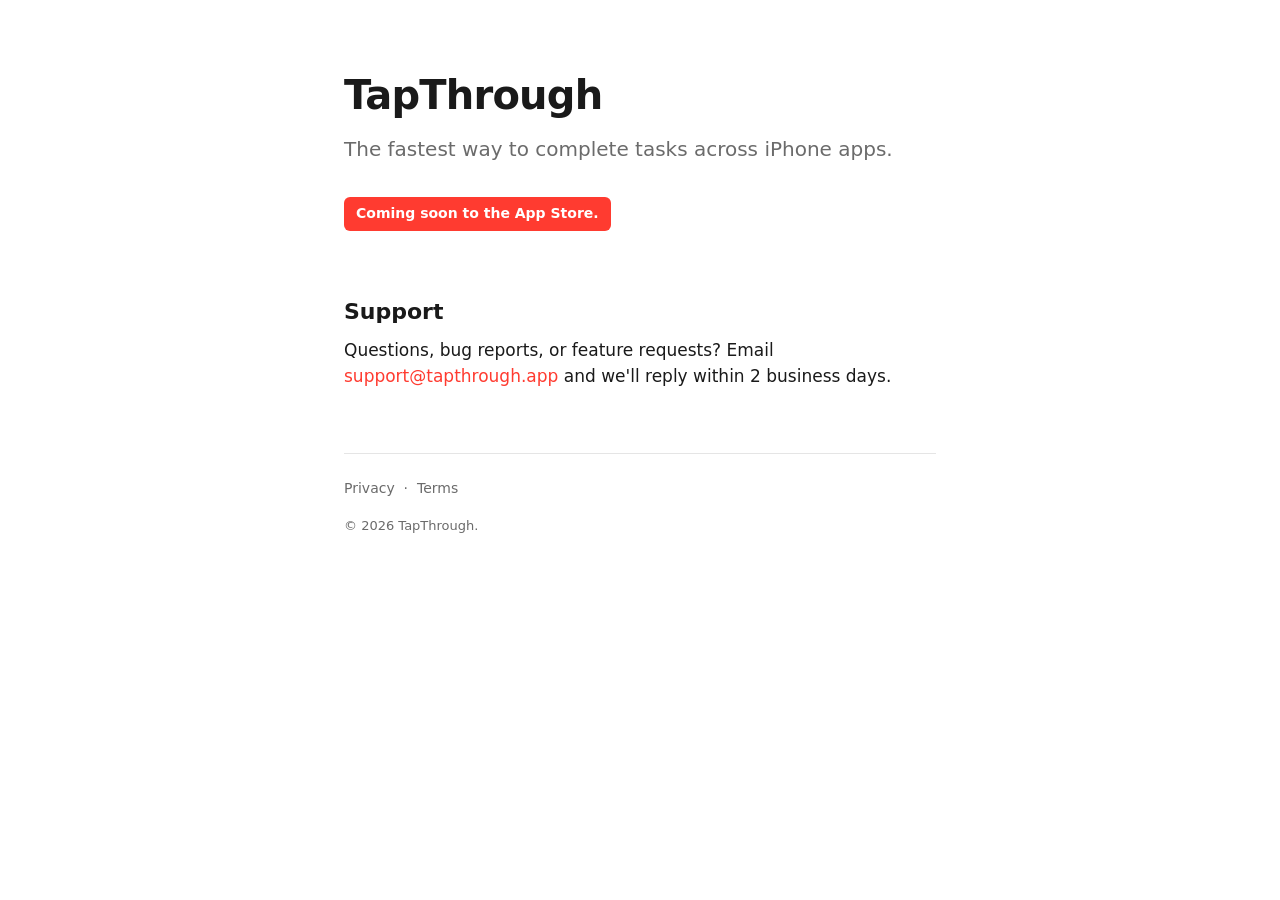
==== index.html @ 9787d0e8 "initial site scaffold" ====
<!DOCTYPE html>
<html lang="en">
<head>
<meta charset="utf-8">
<meta name="viewport" content="width=device-width, initial-scale=1">
<title>TapThrough — visual walkthroughs for iPhone</title>
<meta name="description" content="TapThrough shows you exactly which buttons to tap, in order, to complete tasks across iPhone apps.">
<link rel="stylesheet" href="style.css">
</head>
<body>
<main>
  <h1>TapThrough</h1>
  <p class="tagline">The fastest way to complete tasks across iPhone apps.</p>

  <p class="status">Coming soon to the App Store.</p>

  <section>
    <h2>Support</h2>
    <p>Questions, bug reports, or feature requests? Email
      <a href="mailto:support@tapthrough.app">support@tapthrough.app</a>
      and we'll reply within 2 business days.</p>
  </section>

  <footer>
    <p><a href="/privacy">Privacy</a> &nbsp;·&nbsp; <a href="/terms">Terms</a></p>
    <p class="fineprint">&copy; 2026 TapThrough.</p>
  </footer>
</main>
</body>
</html>
---- style.css ----
:root {
  --bg: #ffffff;
  --fg: #1a1a1a;
  --muted: #6b6b6b;
  --accent: #ff3b30;
  --rule: #e5e5e5;
}

@media (prefers-color-scheme: dark) {
  :root {
    --bg: #0e0e10;
    --fg: #f1f1f3;
    --muted: #9a9aa0;
    --accent: #ff453a;
    --rule: #2a2a2e;
  }
}

* { box-sizing: border-box; }

html, body {
  margin: 0;
  padding: 0;
  background: var(--bg);
  color: var(--fg);
  font-family: -apple-system, BlinkMacSystemFont, "Segoe UI", system-ui, sans-serif;
  font-size: 17px;
  line-height: 1.55;
  -webkit-font-smoothing: antialiased;
}

main {
  max-width: 640px;
  margin: 0 auto;
  padding: 64px 24px 96px;
}

h1 {
  font-size: 40px;
  font-weight: 700;
  letter-spacing: -0.02em;
  margin: 0 0 8px;
}

h2 {
  font-size: 22px;
  font-weight: 600;
  margin: 40px 0 8px;
}

p { margin: 0 0 16px; }

.tagline {
  font-size: 20px;
  color: var(--muted);
  margin-bottom: 32px;
}

.status {
  display: inline-block;
  background: var(--accent);
  color: #fff;
  padding: 6px 12px;
  border-radius: 6px;
  font-size: 14px;
  font-weight: 600;
  margin-bottom: 24px;
}

a {
  color: var(--accent);
  text-decoration: none;
  border-bottom: 1px solid transparent;
}

a:hover { border-bottom-color: var(--accent); }

section { margin-top: 32px; }

footer {
  margin-top: 64px;
  padding-top: 24px;
  border-top: 1px solid var(--rule);
  font-size: 14px;
  color: var(--muted);
}

footer a { color: var(--muted); }

.fineprint {
  font-size: 13px;
  color: var(--muted);
}
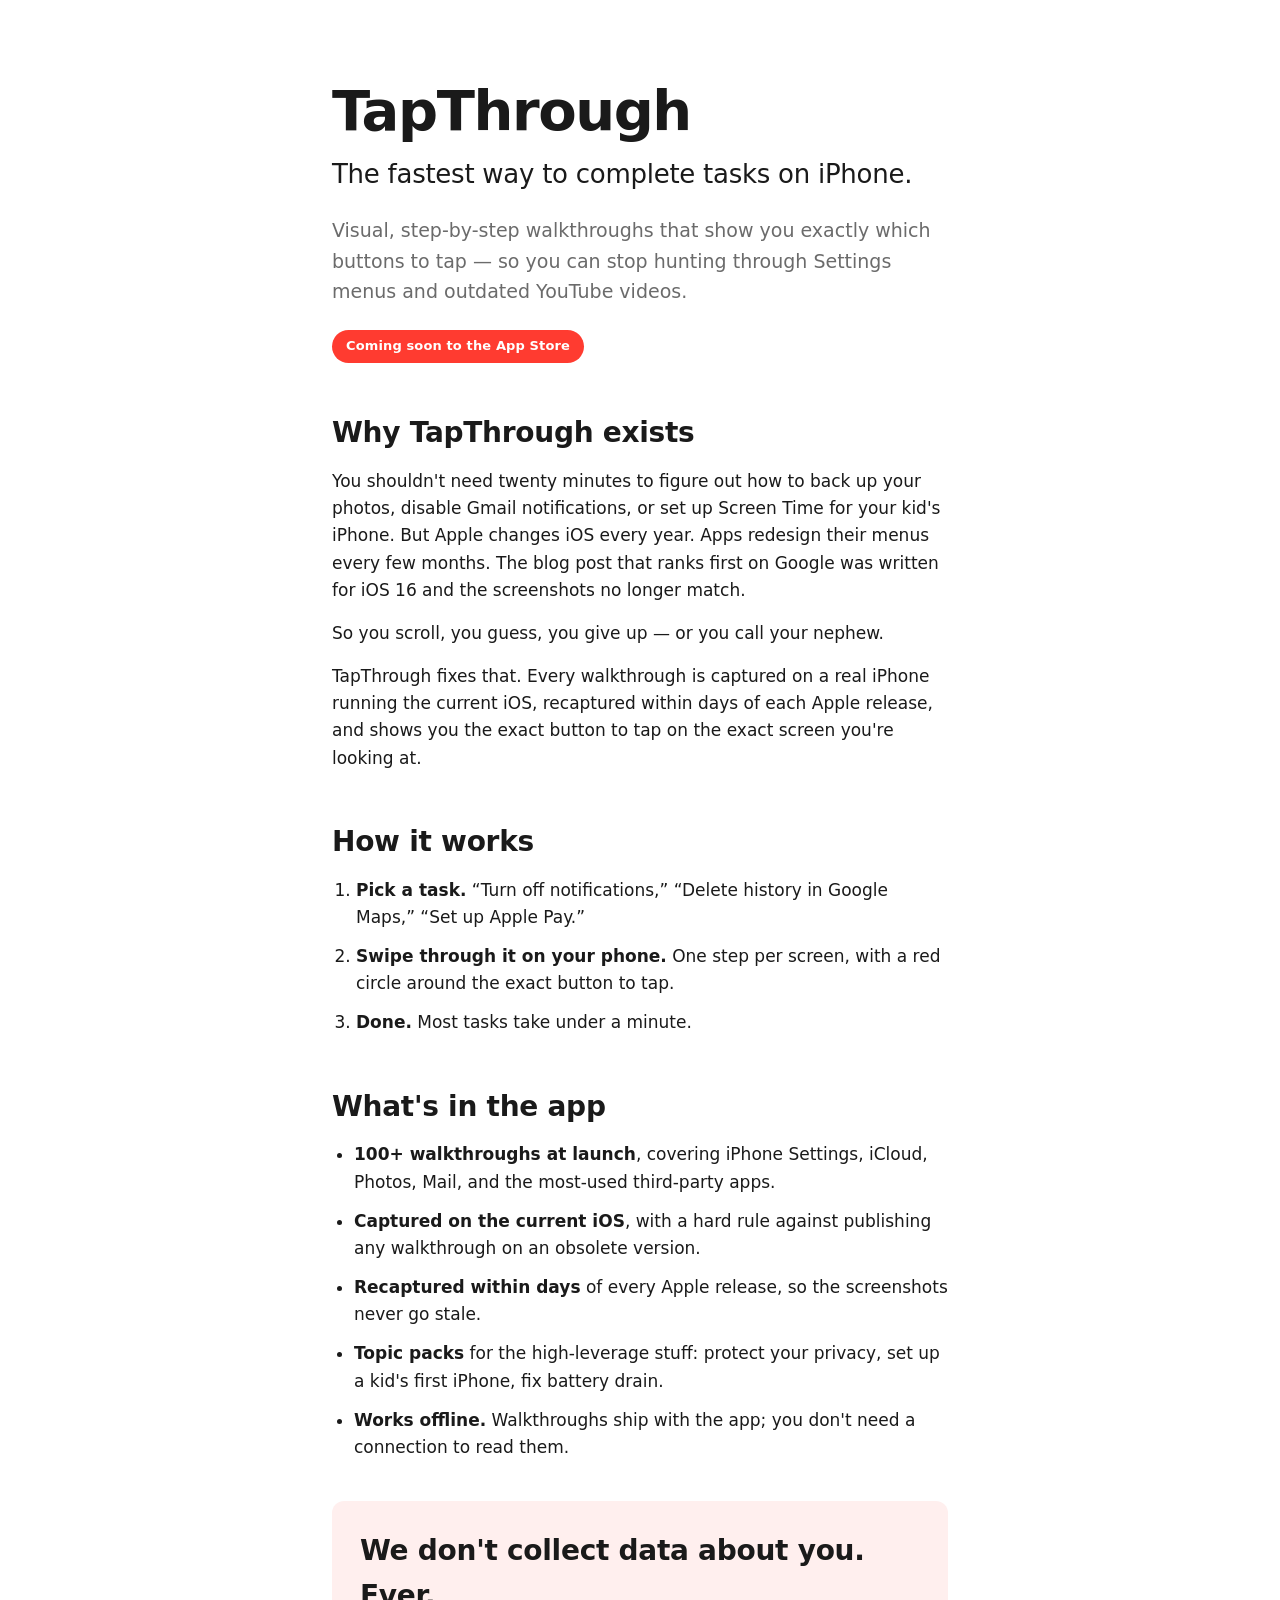
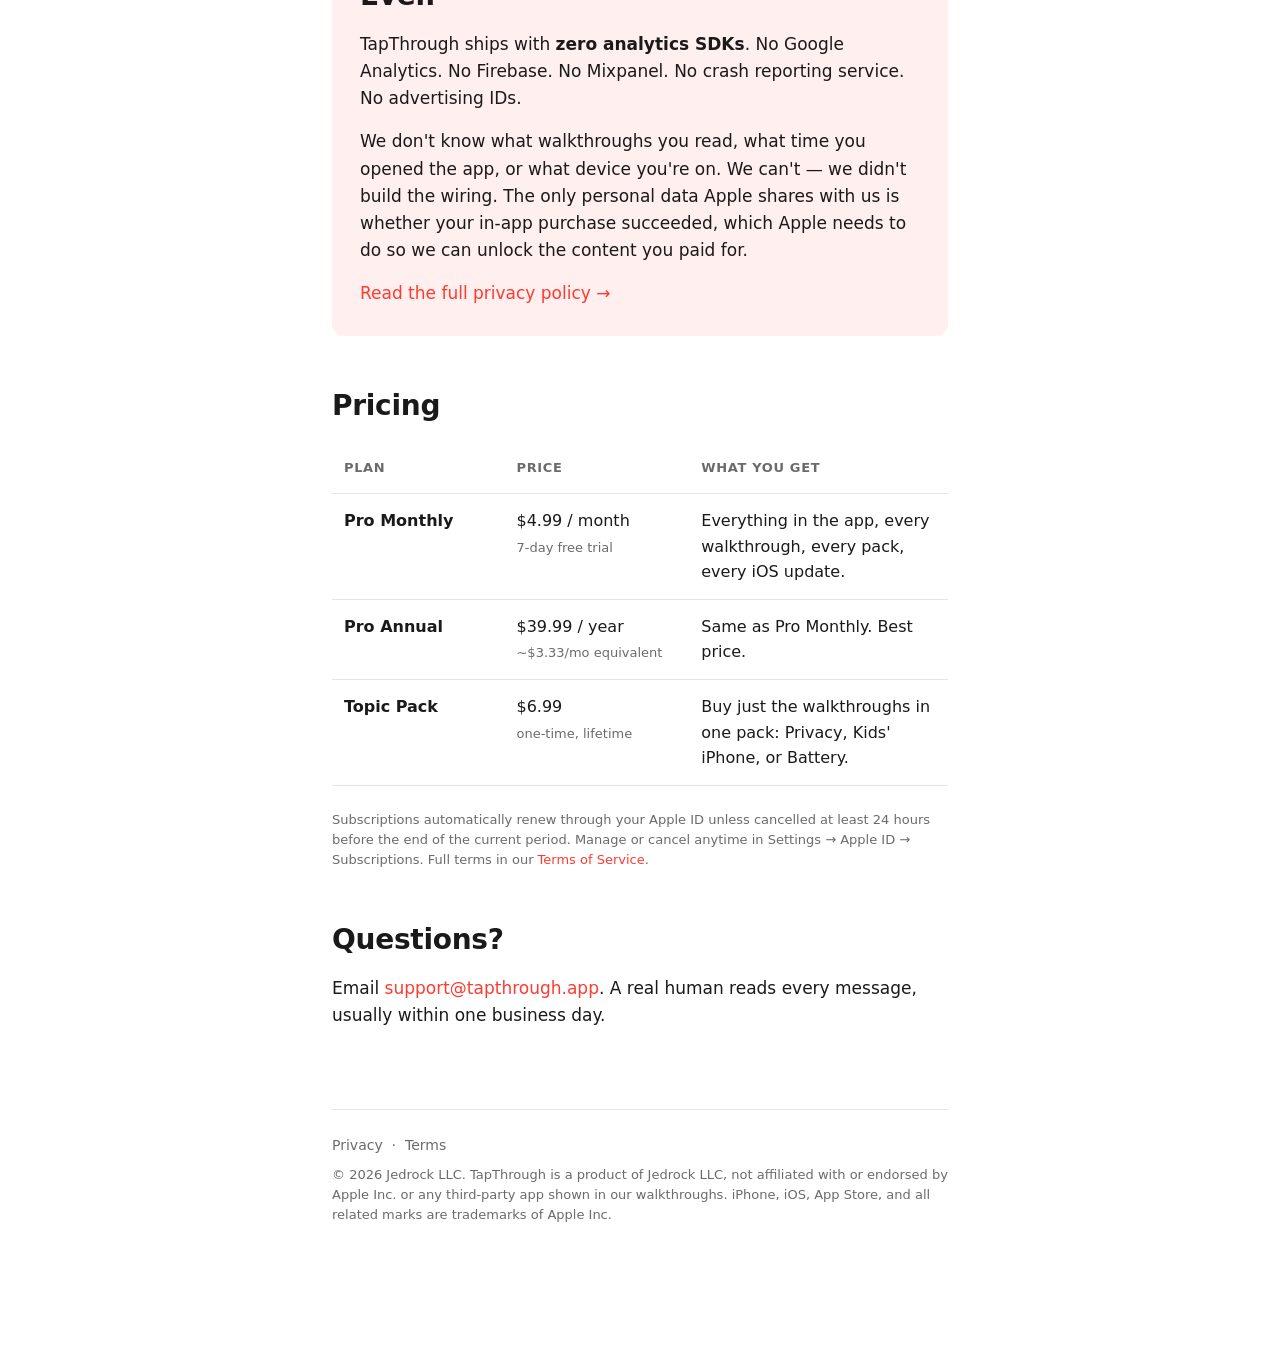
==== commit c887a275: "real content: homepage + privacy + terms" ====
--- a/index.html
+++ b/index.html
@@ -3,28 +3,128 @@
 <head>
 <meta charset="utf-8">
 <meta name="viewport" content="width=device-width, initial-scale=1">
-<title>TapThrough — visual walkthroughs for iPhone</title>
-<meta name="description" content="TapThrough shows you exactly which buttons to tap, in order, to complete tasks across iPhone apps.">
+<title>TapThrough — the fastest way to complete tasks on iPhone</title>
+<meta name="description" content="Visual, step-by-step walkthroughs that show you exactly which buttons to tap on iPhone. No outdated YouTube videos. No tracking, ever.">
+<meta property="og:title" content="TapThrough">
+<meta property="og:description" content="Visual, step-by-step walkthroughs that show you exactly which buttons to tap on iPhone.">
+<meta property="og:type" content="website">
+<meta property="og:url" content="https://tapthrough.app/">
+<link rel="canonical" href="https://tapthrough.app/">
 <link rel="stylesheet" href="style.css">
 </head>
 <body>
 <main>
-  <h1>TapThrough</h1>
-  <p class="tagline">The fastest way to complete tasks across iPhone apps.</p>
 
-  <p class="status">Coming soon to the App Store.</p>
+  <header class="hero">
+    <h1>TapThrough</h1>
+    <p class="tagline">The fastest way to complete tasks on iPhone.</p>
+    <p class="lede">
+      Visual, step-by-step walkthroughs that show you exactly which buttons to tap &mdash;
+      so you can stop hunting through Settings menus and outdated YouTube videos.
+    </p>
+    <p><span class="badge">Coming soon to the App Store</span></p>
+  </header>
 
   <section>
-    <h2>Support</h2>
-    <p>Questions, bug reports, or feature requests? Email
-      <a href="mailto:support@tapthrough.app">support@tapthrough.app</a>
-      and we'll reply within 2 business days.</p>
+    <h2>Why TapThrough exists</h2>
+    <p>You shouldn't need twenty minutes to figure out how to back up your photos,
+      disable Gmail notifications, or set up Screen Time for your kid's iPhone. But Apple
+      changes iOS every year. Apps redesign their menus every few months. The blog post
+      that ranks first on Google was written for iOS 16 and the screenshots no longer match.</p>
+    <p>So you scroll, you guess, you give up &mdash; or you call your nephew.</p>
+    <p>TapThrough fixes that. Every walkthrough is captured on a real iPhone running
+      the current iOS, recaptured within days of each Apple release, and shows you the
+      exact button to tap on the exact screen you're looking at.</p>
+  </section>
+
+  <section>
+    <h2>How it works</h2>
+    <ol class="steps">
+      <li><strong>Pick a task.</strong> &ldquo;Turn off notifications,&rdquo;
+        &ldquo;Delete history in Google Maps,&rdquo; &ldquo;Set up Apple Pay.&rdquo;</li>
+      <li><strong>Swipe through it on your phone.</strong> One step per screen,
+        with a red circle around the exact button to tap.</li>
+      <li><strong>Done.</strong> Most tasks take under a minute.</li>
+    </ol>
+  </section>
+
+  <section>
+    <h2>What's in the app</h2>
+    <ul class="features">
+      <li><strong>100+ walkthroughs at launch</strong>, covering iPhone Settings,
+        iCloud, Photos, Mail, and the most-used third-party apps.</li>
+      <li><strong>Captured on the current iOS</strong>, with a hard rule against
+        publishing any walkthrough on an obsolete version.</li>
+      <li><strong>Recaptured within days</strong> of every Apple release, so the
+        screenshots never go stale.</li>
+      <li><strong>Topic packs</strong> for the high-leverage stuff: protect your
+        privacy, set up a kid's first iPhone, fix battery drain.</li>
+      <li><strong>Works offline.</strong> Walkthroughs ship with the app; you don't
+        need a connection to read them.</li>
+    </ul>
+  </section>
+
+  <section class="privacy-callout">
+    <h2>We don't collect data about you. Ever.</h2>
+    <p>TapThrough ships with <strong>zero analytics SDKs</strong>. No Google Analytics.
+      No Firebase. No Mixpanel. No crash reporting service. No advertising IDs.</p>
+    <p>We don't know what walkthroughs you read, what time you opened the app, or
+      what device you're on. We can't &mdash; we didn't build the wiring. The only
+      personal data Apple shares with us is whether your in-app purchase succeeded,
+      which Apple needs to do so we can unlock the content you paid for.</p>
+    <p><a href="/privacy">Read the full privacy policy &rarr;</a></p>
+  </section>
+
+  <section>
+    <h2>Pricing</h2>
+    <table class="pricing">
+      <thead>
+        <tr>
+          <th>Plan</th>
+          <th>Price</th>
+          <th>What you get</th>
+        </tr>
+      </thead>
+      <tbody>
+        <tr>
+          <td><strong>Pro Monthly</strong></td>
+          <td>$4.99 / month<br><span class="fineprint">7-day free trial</span></td>
+          <td>Everything in the app, every walkthrough, every pack, every iOS update.</td>
+        </tr>
+        <tr>
+          <td><strong>Pro Annual</strong></td>
+          <td>$39.99 / year<br><span class="fineprint">~$3.33/mo equivalent</span></td>
+          <td>Same as Pro Monthly. Best price.</td>
+        </tr>
+        <tr>
+          <td><strong>Topic Pack</strong></td>
+          <td>$6.99<br><span class="fineprint">one-time, lifetime</span></td>
+          <td>Buy just the walkthroughs in one pack: Privacy, Kids' iPhone, or Battery.</td>
+        </tr>
+      </tbody>
+    </table>
+    <p class="fineprint">
+      Subscriptions automatically renew through your Apple ID unless cancelled at least
+      24 hours before the end of the current period. Manage or cancel anytime in
+      Settings &rarr; Apple ID &rarr; Subscriptions. Full terms in our
+      <a href="/terms">Terms of Service</a>.
+    </p>
+  </section>
+
+  <section>
+    <h2>Questions?</h2>
+    <p>Email <a href="mailto:support@tapthrough.app">support@tapthrough.app</a>.
+      A real human reads every message, usually within one business day.</p>
   </section>
 
   <footer>
-    <p><a href="/privacy">Privacy</a> &nbsp;·&nbsp; <a href="/terms">Terms</a></p>
-    <p class="fineprint">&copy; 2026 TapThrough.</p>
+    <p><a href="/privacy">Privacy</a> &nbsp;&middot;&nbsp; <a href="/terms">Terms</a></p>
+    <p class="fineprint">&copy; 2026 Jedrock LLC. TapThrough is a product of Jedrock LLC,
+      not affiliated with or endorsed by Apple Inc. or any third-party app shown
+      in our walkthroughs. iPhone, iOS, App Store, and all related marks are
+      trademarks of Apple Inc.</p>
   </footer>
+
 </main>
 </body>
 </html>
--- a/style.css
+++ b/style.css
@@ -1,17 +1,21 @@
 :root {
   --bg: #ffffff;
+  --bg-soft: #f7f7f8;
   --fg: #1a1a1a;
   --muted: #6b6b6b;
   --accent: #ff3b30;
+  --accent-soft: rgba(255, 59, 48, 0.08);
   --rule: #e5e5e5;
 }
 
 @media (prefers-color-scheme: dark) {
   :root {
     --bg: #0e0e10;
+    --bg-soft: #181820;
     --fg: #f1f1f3;
     --muted: #9a9aa0;
     --accent: #ff453a;
+    --accent-soft: rgba(255, 69, 58, 0.10);
     --rule: #2a2a2e;
   }
 }
@@ -25,36 +29,105 @@
   color: var(--fg);
   font-family: -apple-system, BlinkMacSystemFont, "Segoe UI", system-ui, sans-serif;
   font-size: 17px;
-  line-height: 1.55;
+  line-height: 1.6;
   -webkit-font-smoothing: antialiased;
+  text-rendering: optimizeLegibility;
 }
 
 main {
-  max-width: 640px;
+  max-width: 680px;
   margin: 0 auto;
-  padding: 64px 24px 96px;
-}
+  padding: 56px 24px 96px;
+}
+
+@media (min-width: 768px) {
+  main { padding: 80px 32px 120px; }
+}
+
+/* Headings */
 
 h1 {
-  font-size: 40px;
+  font-size: 44px;
   font-weight: 700;
-  letter-spacing: -0.02em;
-  margin: 0 0 8px;
+  letter-spacing: -0.025em;
+  line-height: 1.1;
+  margin: 0 0 12px;
 }
 
 h2 {
+  font-size: 24px;
+  font-weight: 600;
+  letter-spacing: -0.01em;
+  margin: 48px 0 12px;
+}
+
+h3 {
+  font-size: 18px;
+  font-weight: 600;
+  margin: 28px 0 8px;
+}
+
+@media (min-width: 768px) {
+  h1 { font-size: 56px; }
+  h2 { font-size: 28px; }
+}
+
+/* Body */
+
+p { margin: 0 0 16px; }
+
+a {
+  color: var(--accent);
+  text-decoration: none;
+  border-bottom: 1px solid transparent;
+  transition: border-color 0.12s ease;
+}
+
+a:hover { border-bottom-color: var(--accent); }
+
+strong { font-weight: 600; }
+
+em { font-style: italic; }
+
+/* Hero */
+
+.hero {
+  margin-bottom: 24px;
+}
+
+.tagline {
   font-size: 22px;
-  font-weight: 600;
-  margin: 40px 0 8px;
-}
-
-p { margin: 0 0 16px; }
-
-.tagline {
-  font-size: 20px;
-  color: var(--muted);
-  margin-bottom: 32px;
-}
+  font-weight: 500;
+  color: var(--fg);
+  margin: 4px 0 20px;
+  letter-spacing: -0.01em;
+}
+
+.lede {
+  font-size: 18px;
+  color: var(--muted);
+  margin-bottom: 24px;
+}
+
+@media (min-width: 768px) {
+  .tagline { font-size: 26px; }
+  .lede { font-size: 19px; }
+}
+
+/* Pill badge */
+
+.badge {
+  display: inline-block;
+  background: var(--accent);
+  color: #fff;
+  padding: 6px 14px;
+  border-radius: 999px;
+  font-size: 13px;
+  font-weight: 600;
+  letter-spacing: 0.01em;
+}
+
+/* Status block — kept for backwards-compat with any older page snapshots */
 
 .status {
   display: inline-block;
@@ -67,18 +140,108 @@
   margin-bottom: 24px;
 }
 
-a {
-  color: var(--accent);
-  text-decoration: none;
-  border-bottom: 1px solid transparent;
-}
-
-a:hover { border-bottom-color: var(--accent); }
-
-section { margin-top: 32px; }
+/* Section spacing */
+
+section { margin-top: 16px; }
+
+/* Lists */
+
+ul, ol {
+  margin: 0 0 20px;
+  padding-left: 22px;
+}
+
+li { margin-bottom: 8px; }
+
+.steps li,
+.features li {
+  margin-bottom: 12px;
+}
+
+.steps { padding-left: 24px; }
+
+/* Pricing table */
+
+.pricing {
+  width: 100%;
+  border-collapse: collapse;
+  margin: 16px 0 24px;
+  font-size: 16px;
+}
+
+.pricing th,
+.pricing td {
+  text-align: left;
+  padding: 14px 12px;
+  border-bottom: 1px solid var(--rule);
+  vertical-align: top;
+}
+
+.pricing th {
+  font-size: 13px;
+  font-weight: 600;
+  text-transform: uppercase;
+  letter-spacing: 0.05em;
+  color: var(--muted);
+}
+
+.pricing td:first-child { width: 28%; }
+.pricing td:nth-child(2) { width: 30%; white-space: nowrap; }
+
+@media (max-width: 540px) {
+  .pricing { font-size: 14px; }
+  .pricing th, .pricing td { padding: 10px 6px; }
+}
+
+/* TLDR callout (used on privacy + terms) */
+
+.tldr {
+  background: var(--bg-soft);
+  border-left: 3px solid var(--accent);
+  padding: 20px 22px;
+  margin: 24px 0 32px;
+  border-radius: 0 8px 8px 0;
+}
+
+.tldr h2 {
+  margin-top: 0;
+  margin-bottom: 8px;
+  font-size: 16px;
+  text-transform: uppercase;
+  letter-spacing: 0.06em;
+  color: var(--muted);
+}
+
+.tldr p { margin-bottom: 12px; }
+.tldr p:last-child { margin-bottom: 0; }
+
+/* Privacy callout on homepage */
+
+.privacy-callout {
+  background: var(--accent-soft);
+  padding: 28px;
+  border-radius: 12px;
+  margin: 40px 0;
+}
+
+.privacy-callout h2 { margin-top: 0; }
+.privacy-callout p:last-child { margin-bottom: 0; }
+
+/* Back link */
+
+.back {
+  margin-bottom: 24px;
+  font-size: 15px;
+}
+
+.back a {
+  color: var(--muted);
+}
+
+/* Footer */
 
 footer {
-  margin-top: 64px;
+  margin-top: 80px;
   padding-top: 24px;
   border-top: 1px solid var(--rule);
   font-size: 14px;
@@ -86,8 +249,12 @@
 }
 
 footer a { color: var(--muted); }
+footer a:hover { color: var(--accent); border-bottom-color: var(--accent); }
+
+footer p { margin-bottom: 8px; }
 
 .fineprint {
   font-size: 13px;
   color: var(--muted);
-}
+  line-height: 1.55;
+}
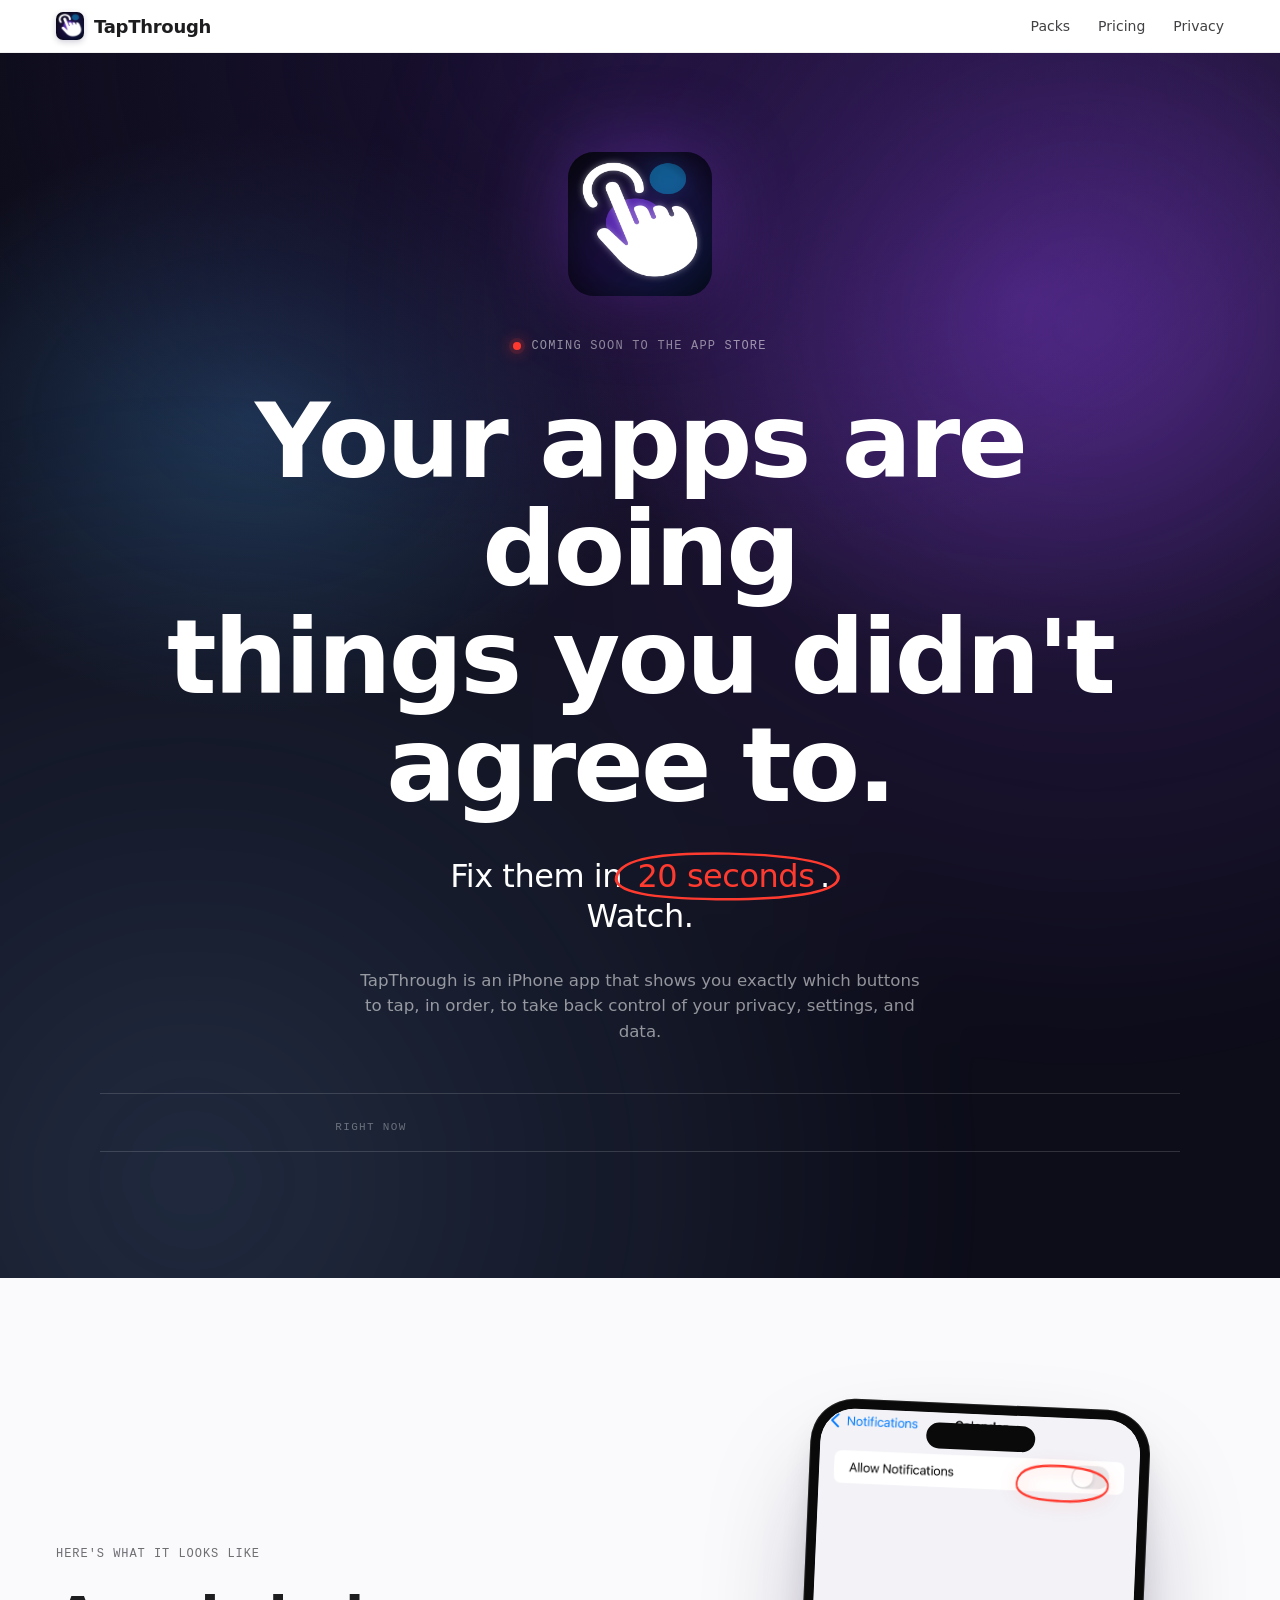
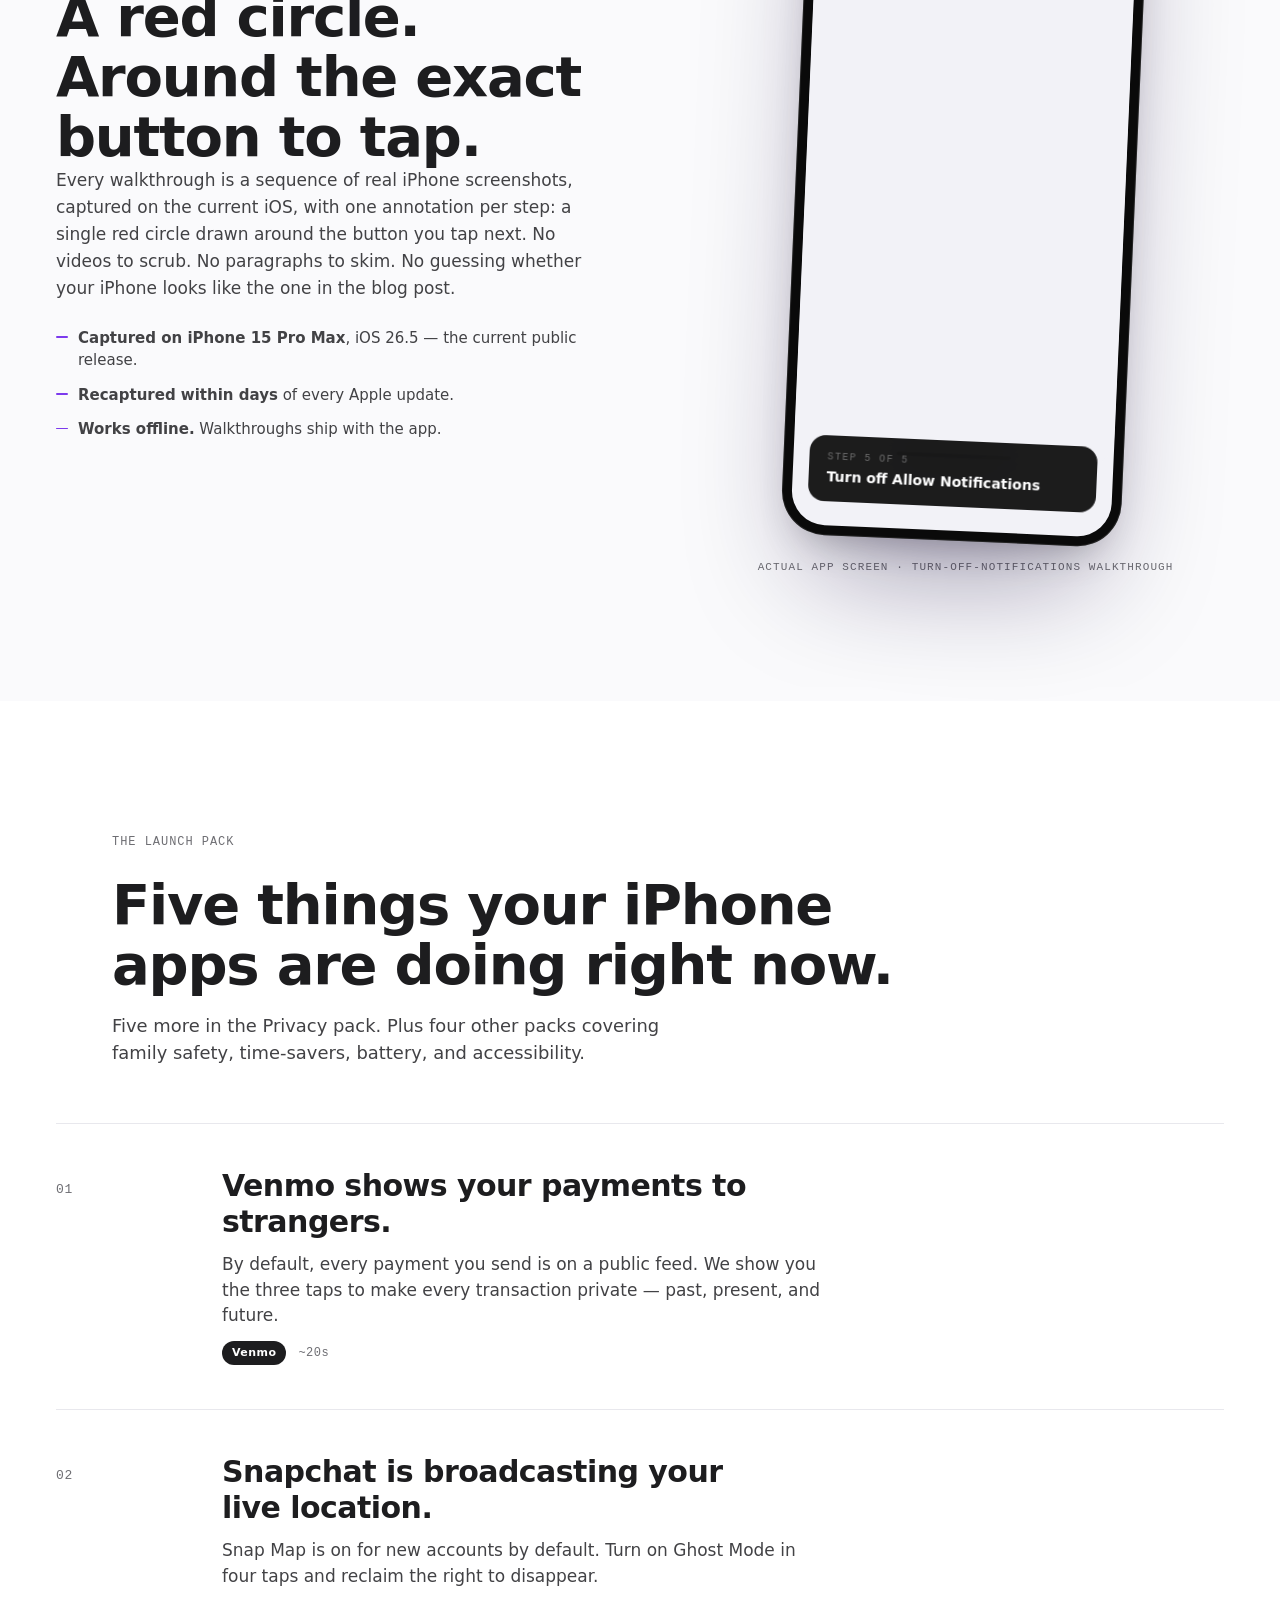
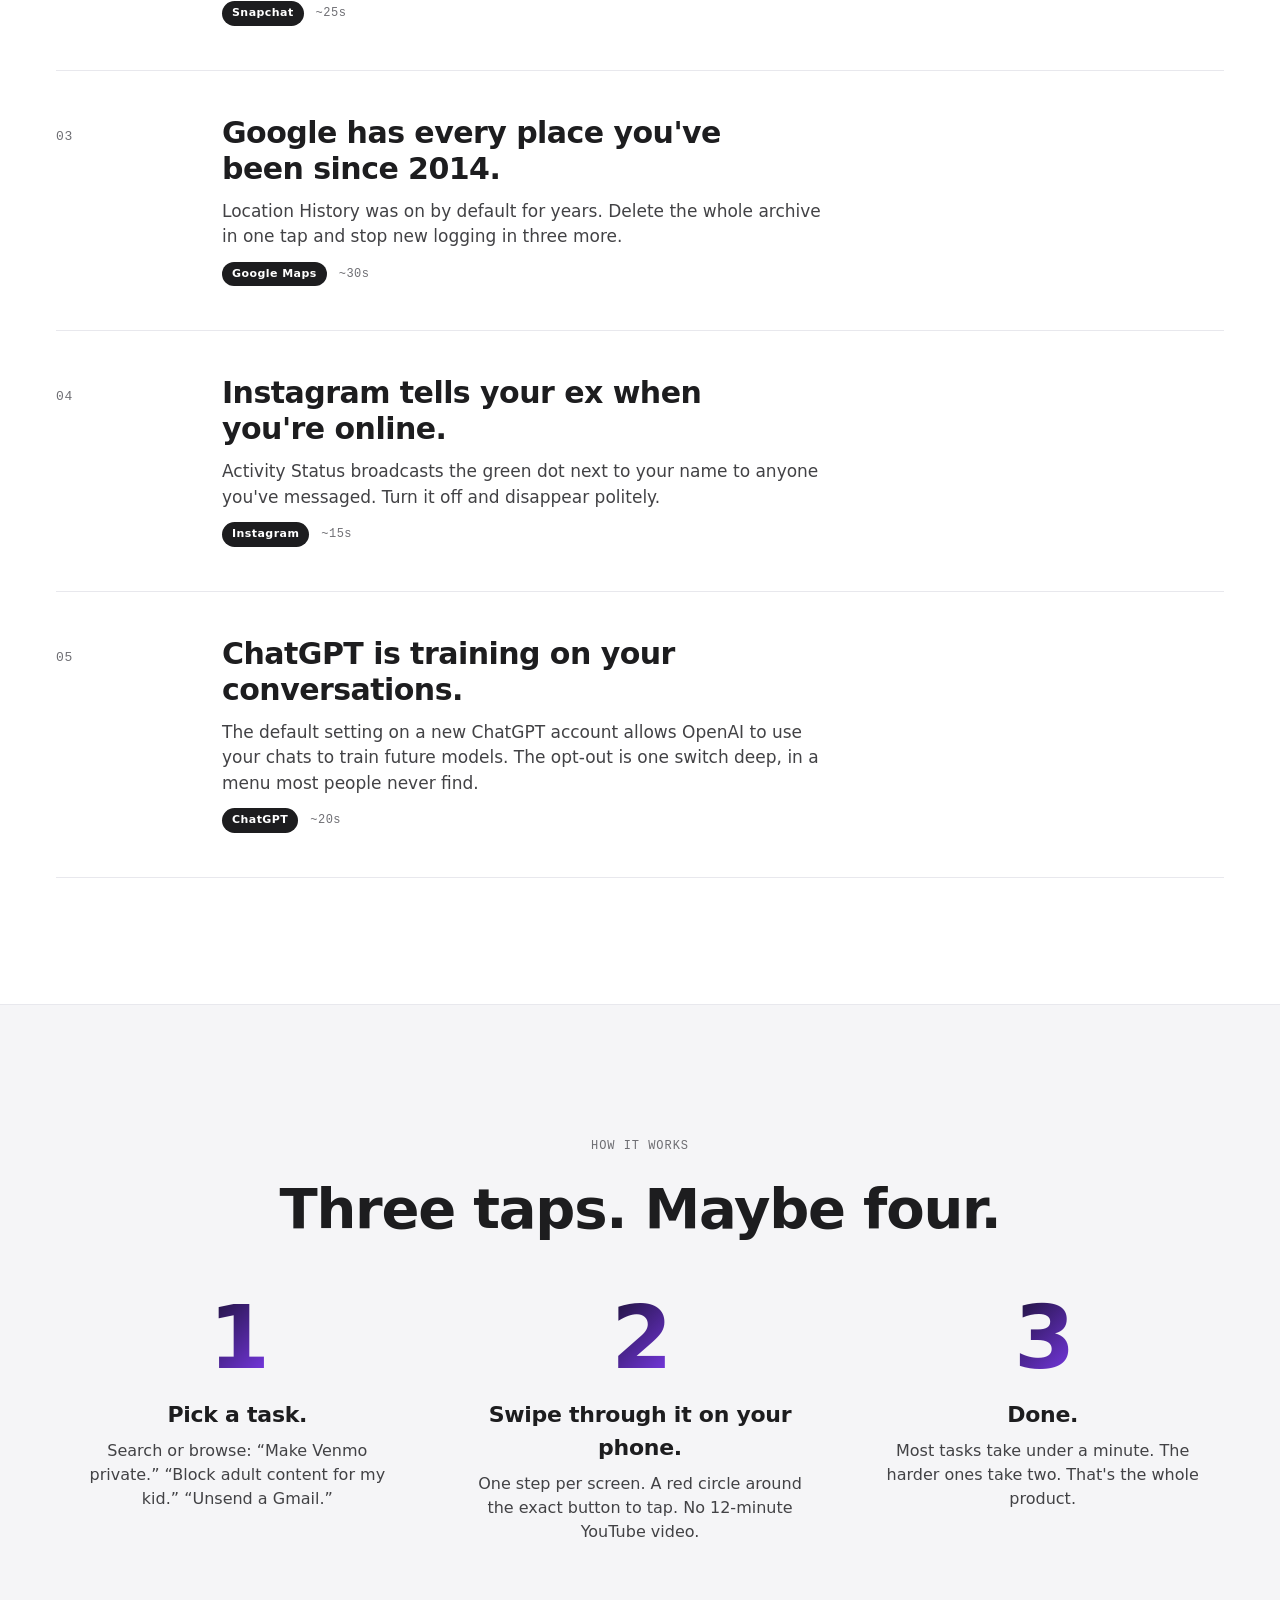
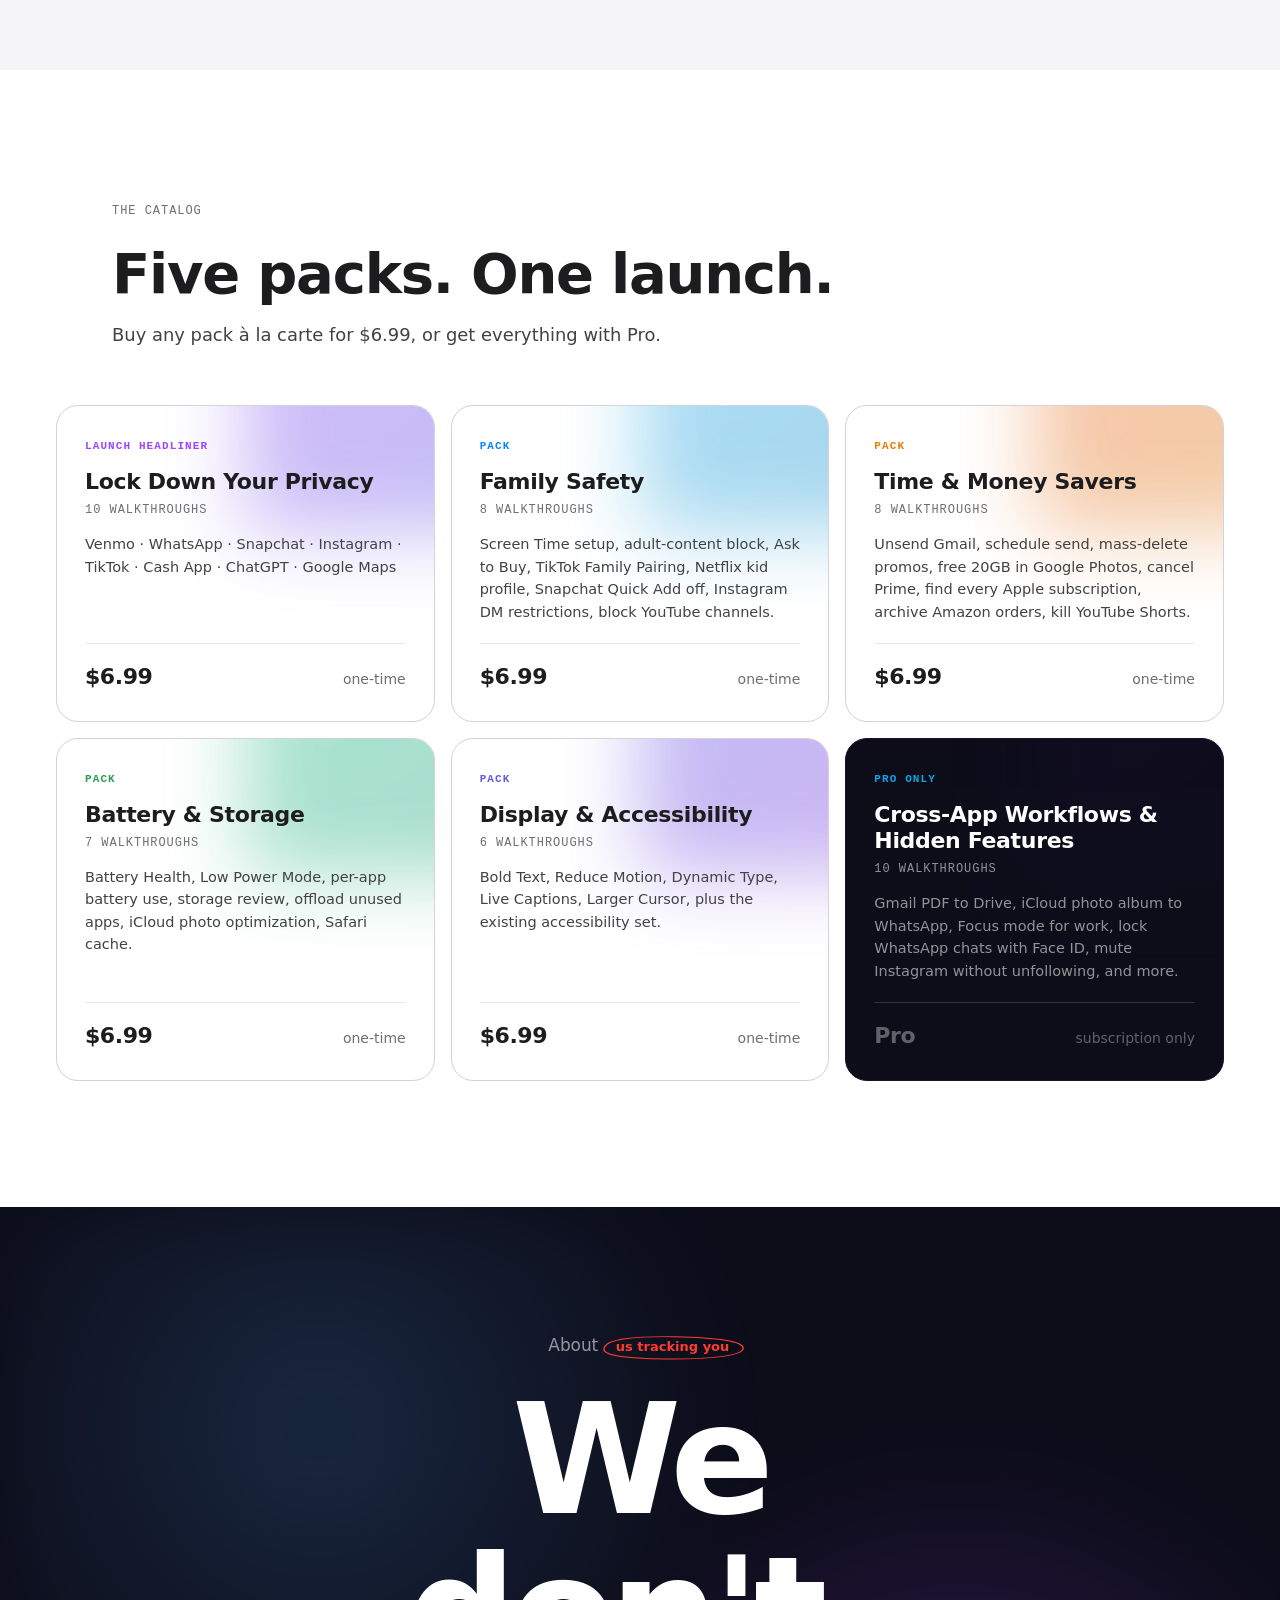
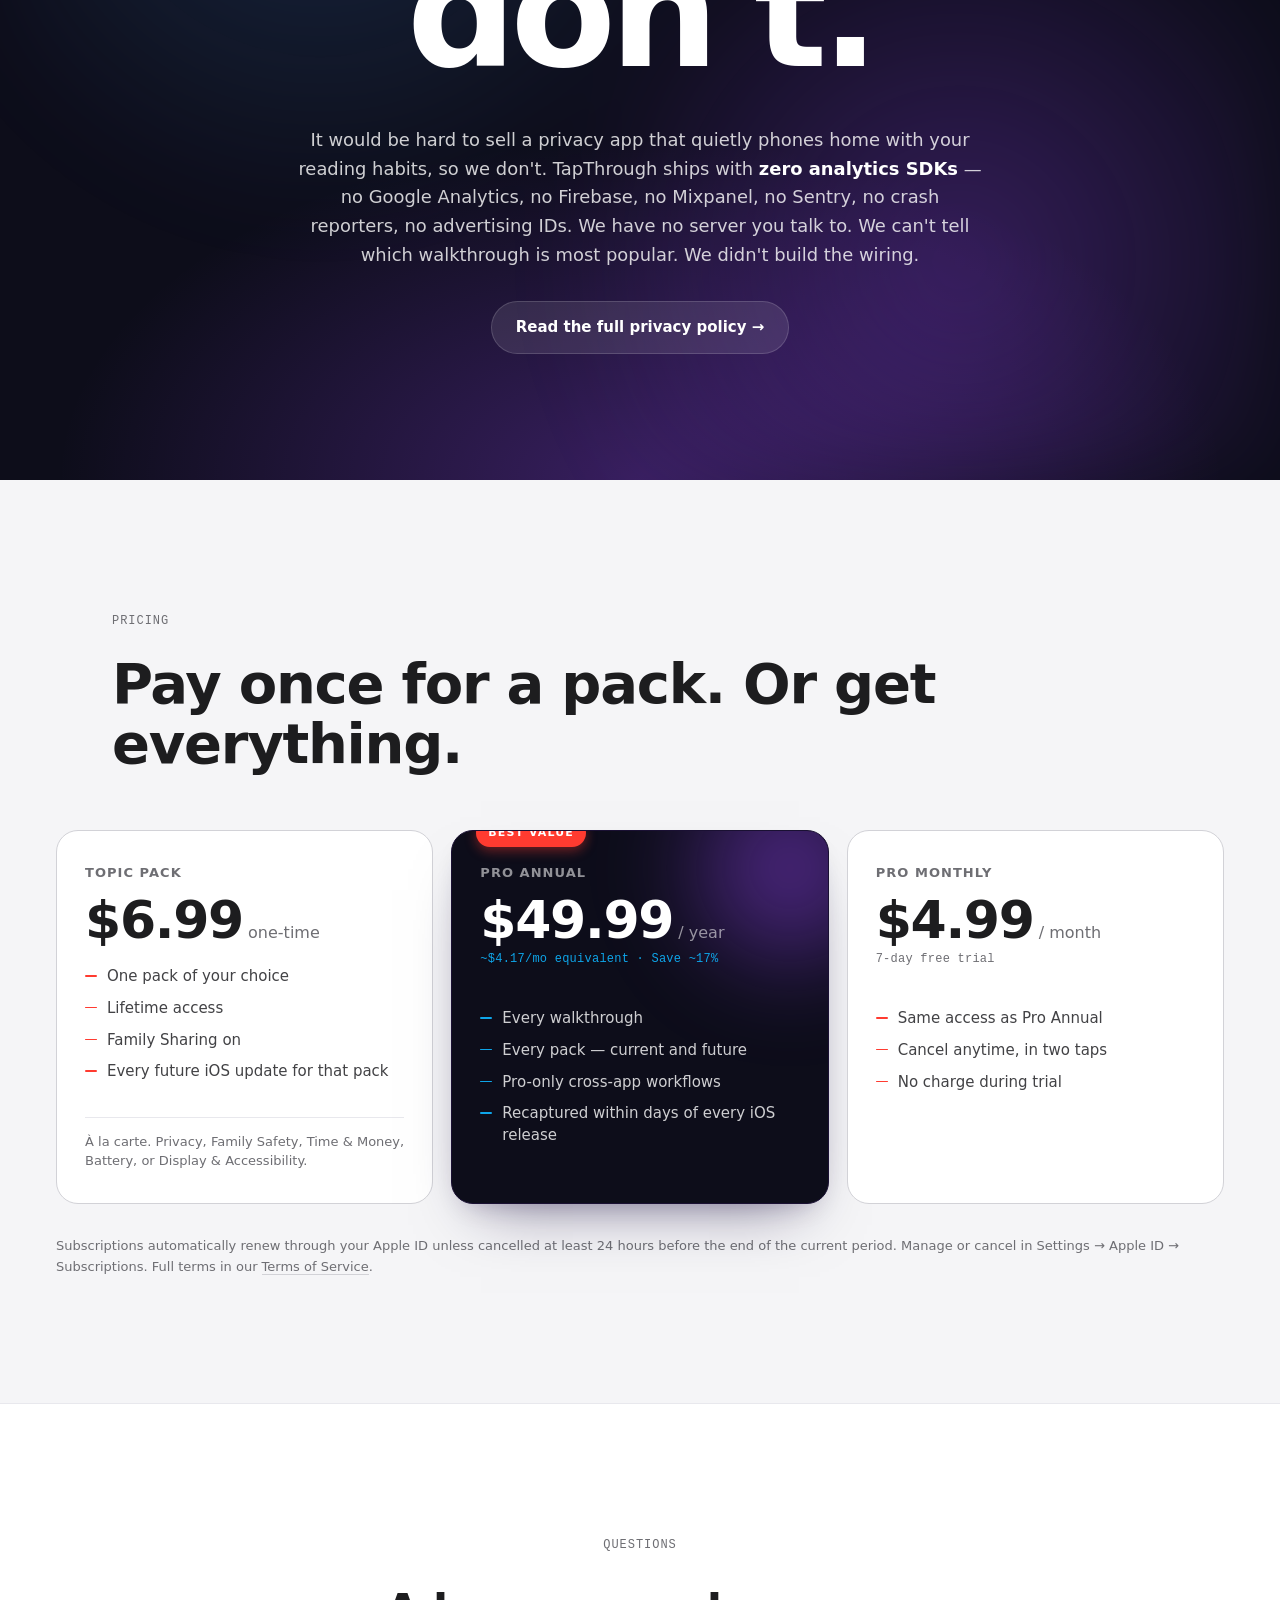
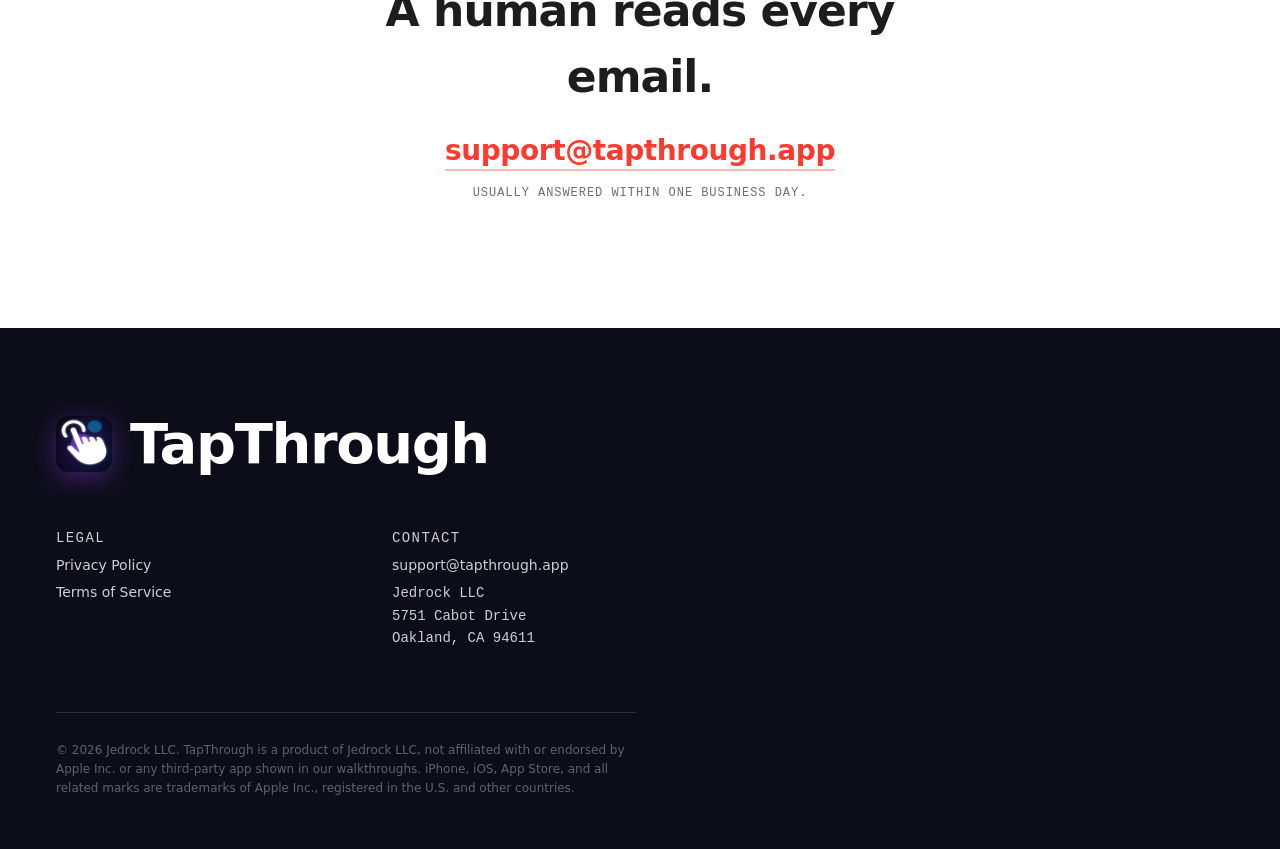
==== commit e05166e6: "design: dark violet hero matching app, brand-aligned palette, phone mockup, icon, $49.99" ====
--- a/index.html
+++ b/index.html
@@ -3,128 +3,405 @@
 <head>
 <meta charset="utf-8">
 <meta name="viewport" content="width=device-width, initial-scale=1">
-<title>TapThrough — the fastest way to complete tasks on iPhone</title>
-<meta name="description" content="Visual, step-by-step walkthroughs that show you exactly which buttons to tap on iPhone. No outdated YouTube videos. No tracking, ever.">
-<meta property="og:title" content="TapThrough">
-<meta property="og:description" content="Visual, step-by-step walkthroughs that show you exactly which buttons to tap on iPhone.">
+<title>TapThrough — fix what your iPhone apps are doing in 20 seconds</title>
+<meta name="description" content="Your apps are doing things you didn't agree to. TapThrough shows you exactly which buttons to tap to take back control of your privacy, settings, and data. iPhone only. Zero tracking, ever.">
+<meta property="og:title" content="TapThrough — your apps are doing things you didn't agree to.">
+<meta property="og:description" content="Visual walkthroughs for iPhone privacy, parental controls, and the settings Apple hides four menus deep.">
 <meta property="og:type" content="website">
 <meta property="og:url" content="https://tapthrough.app/">
+<meta name="theme-color" content="#13073A" media="(prefers-color-scheme: light)">
+<meta name="theme-color" content="#000000" media="(prefers-color-scheme: dark)">
+<link rel="icon" type="image/png" href="/img/icon.png">
+<link rel="apple-touch-icon" href="/img/icon.png">
 <link rel="canonical" href="https://tapthrough.app/">
 <link rel="stylesheet" href="style.css">
 </head>
+
 <body>
-<main>
-
-  <header class="hero">
-    <h1>TapThrough</h1>
-    <p class="tagline">The fastest way to complete tasks on iPhone.</p>
-    <p class="lede">
-      Visual, step-by-step walkthroughs that show you exactly which buttons to tap &mdash;
-      so you can stop hunting through Settings menus and outdated YouTube videos.
-    </p>
-    <p><span class="badge">Coming soon to the App Store</span></p>
-  </header>
-
-  <section>
-    <h2>Why TapThrough exists</h2>
-    <p>You shouldn't need twenty minutes to figure out how to back up your photos,
-      disable Gmail notifications, or set up Screen Time for your kid's iPhone. But Apple
-      changes iOS every year. Apps redesign their menus every few months. The blog post
-      that ranks first on Google was written for iOS 16 and the screenshots no longer match.</p>
-    <p>So you scroll, you guess, you give up &mdash; or you call your nephew.</p>
-    <p>TapThrough fixes that. Every walkthrough is captured on a real iPhone running
-      the current iOS, recaptured within days of each Apple release, and shows you the
-      exact button to tap on the exact screen you're looking at.</p>
-  </section>
-
-  <section>
-    <h2>How it works</h2>
-    <ol class="steps">
-      <li><strong>Pick a task.</strong> &ldquo;Turn off notifications,&rdquo;
-        &ldquo;Delete history in Google Maps,&rdquo; &ldquo;Set up Apple Pay.&rdquo;</li>
-      <li><strong>Swipe through it on your phone.</strong> One step per screen,
-        with a red circle around the exact button to tap.</li>
-      <li><strong>Done.</strong> Most tasks take under a minute.</li>
+
+<a class="skip" href="#main">Skip to content</a>
+
+<header class="nav">
+  <a href="/" class="nav-wordmark" aria-label="TapThrough home">
+    <img src="/img/icon.png" alt="" class="nav-icon" width="28" height="28">
+    <span>TapThrough</span>
+  </a>
+  <nav class="nav-links" aria-label="Primary">
+    <a href="#packs">Packs</a>
+    <a href="#pricing">Pricing</a>
+    <a href="#privacy-block">Privacy</a>
+  </nav>
+</header>
+
+<main id="main">
+
+  <!-- ─────────────────────────────────────────────────────────────────
+       HERO — DARK
+       ───────────────────────────────────────────────────────────────── -->
+  <section class="hero">
+    <div class="hero-aurora" aria-hidden="true"></div>
+
+    <div class="hero-inner">
+      <img src="/img/icon.png" alt="TapThrough" class="hero-icon" width="140" height="140">
+
+      <p class="eyebrow eyebrow-light"><span class="dot" aria-hidden="true"></span>Coming soon to the App Store</p>
+
+      <h1 class="display">
+        <span class="reveal-line">Your apps are doing</span>
+        <span class="reveal-line">things you didn't</span>
+        <span class="reveal-line">agree to.</span>
+      </h1>
+
+      <p class="sub-display">
+        Fix them in&nbsp;<span class="circled" aria-label="twenty seconds">20 seconds<svg class="circle-svg" viewBox="0 0 240 70" preserveAspectRatio="none" aria-hidden="true"><path d="M 14 36 C 18 12, 60 6, 122 7 C 188 9, 230 19, 228 38 C 226 56, 178 65, 110 64 C 50 63, 10 56, 14 36 Z" fill="none" stroke="currentColor" stroke-width="3" stroke-linecap="round"/></svg></span>.
+        Watch.
+      </p>
+
+      <p class="lede">
+        TapThrough is an iPhone app that shows you exactly which buttons to tap,
+        in order, to take back control of your privacy, settings, and data.
+      </p>
+
+      <div class="ticker" aria-live="polite">
+        <span class="ticker-label">Right now</span>
+        <span class="ticker-track">
+          <span class="ticker-item">Strangers can see your Venmo payments.</span>
+          <span class="ticker-item">Snapchat is broadcasting your location.</span>
+          <span class="ticker-item">Google has every place you've been since 2014.</span>
+          <span class="ticker-item">Instagram tells your ex when you're online.</span>
+          <span class="ticker-item">TikTok knows every site you visit, in any browser.</span>
+        </span>
+      </div>
+    </div>
+  </section>
+
+
+  <!-- ─────────────────────────────────────────────────────────────────
+       DEMO — Phone mockup showing actual product
+       ───────────────────────────────────────────────────────────────── -->
+  <section class="demo">
+    <div class="demo-grid">
+      <div class="demo-copy">
+        <p class="section-eyebrow">Here's what it looks like</p>
+        <h2 class="section-title">A red circle. Around the exact button to tap.</h2>
+        <p class="demo-body">
+          Every walkthrough is a sequence of real iPhone screenshots, captured
+          on the current iOS, with one annotation per step: a single red circle
+          drawn around the button you tap next. No videos to scrub. No paragraphs
+          to skim. No guessing whether your iPhone looks like the one in the blog post.
+        </p>
+        <ul class="demo-bullets">
+          <li><strong>Captured on iPhone 15 Pro Max</strong>, iOS 26.5 — the current public release.</li>
+          <li><strong>Recaptured within days</strong> of every Apple update.</li>
+          <li><strong>Works offline.</strong> Walkthroughs ship with the app.</li>
+        </ul>
+      </div>
+
+      <figure class="phone" aria-label="A walkthrough step in the TapThrough app">
+        <div class="phone-frame">
+          <div class="phone-notch" aria-hidden="true"></div>
+          <div class="phone-screen">
+            <img src="/img/walkthrough-notifications.png" alt="iOS Settings screen for Calendar notifications" class="phone-shot">
+            <!-- Live annotation overlay, drawn by CSS / SVG just like the app draws it at runtime -->
+            <svg class="phone-annotation" viewBox="0 0 240 70" preserveAspectRatio="none" aria-hidden="true">
+              <path d="M 14 36 C 18 12, 60 6, 122 7 C 188 9, 230 19, 228 38 C 226 56, 178 65, 110 64 C 50 63, 10 56, 14 36 Z"
+                    fill="none" stroke="currentColor" stroke-width="4" stroke-linecap="round" />
+            </svg>
+            <div class="phone-step-meta">
+              <span class="phone-step-num">Step 5 of 5</span>
+              <span class="phone-step-title">Turn off Allow Notifications</span>
+            </div>
+          </div>
+        </div>
+        <figcaption class="phone-caption">Actual app screen · turn-off-notifications walkthrough</figcaption>
+      </figure>
+    </div>
+  </section>
+
+
+  <!-- ─────────────────────────────────────────────────────────────────
+       THREATS — light, alternating
+       ───────────────────────────────────────────────────────────────── -->
+  <section class="threats-section">
+    <header class="section-head">
+      <p class="section-eyebrow">The launch pack</p>
+      <h2 class="section-title">Five things your iPhone apps are doing right now.</h2>
+      <p class="section-sub">Five more in the Privacy pack. Plus four other packs covering family safety,
+        time-savers, battery, and accessibility.</p>
+    </header>
+
+    <ol class="threats">
+      <li class="threat">
+        <span class="threat-num">01</span>
+        <div class="threat-body">
+          <h3>Venmo shows your payments to strangers.</h3>
+          <p>By default, every payment you send is on a public feed. We show you the three taps to make every transaction private &mdash; past, present, and future.</p>
+          <p class="threat-meta"><span class="app-tag">Venmo</span><span class="dur">~20s</span></p>
+        </div>
+      </li>
+      <li class="threat">
+        <span class="threat-num">02</span>
+        <div class="threat-body">
+          <h3>Snapchat is broadcasting your live location.</h3>
+          <p>Snap Map is on for new accounts by default. Turn on Ghost Mode in four taps and reclaim the right to disappear.</p>
+          <p class="threat-meta"><span class="app-tag">Snapchat</span><span class="dur">~25s</span></p>
+        </div>
+      </li>
+      <li class="threat">
+        <span class="threat-num">03</span>
+        <div class="threat-body">
+          <h3>Google has every place you've been since 2014.</h3>
+          <p>Location History was on by default for years. Delete the whole archive in one tap and stop new logging in three more.</p>
+          <p class="threat-meta"><span class="app-tag">Google Maps</span><span class="dur">~30s</span></p>
+        </div>
+      </li>
+      <li class="threat">
+        <span class="threat-num">04</span>
+        <div class="threat-body">
+          <h3>Instagram tells your ex when you're online.</h3>
+          <p>Activity Status broadcasts the green dot next to your name to anyone you've messaged. Turn it off and disappear politely.</p>
+          <p class="threat-meta"><span class="app-tag">Instagram</span><span class="dur">~15s</span></p>
+        </div>
+      </li>
+      <li class="threat">
+        <span class="threat-num">05</span>
+        <div class="threat-body">
+          <h3>ChatGPT is training on your conversations.</h3>
+          <p>The default setting on a new ChatGPT account allows OpenAI to use your chats to train future models. The opt-out is one switch deep, in a menu most people never find.</p>
+          <p class="threat-meta"><span class="app-tag">ChatGPT</span><span class="dur">~20s</span></p>
+        </div>
+      </li>
     </ol>
   </section>
 
-  <section>
-    <h2>What's in the app</h2>
-    <ul class="features">
-      <li><strong>100+ walkthroughs at launch</strong>, covering iPhone Settings,
-        iCloud, Photos, Mail, and the most-used third-party apps.</li>
-      <li><strong>Captured on the current iOS</strong>, with a hard rule against
-        publishing any walkthrough on an obsolete version.</li>
-      <li><strong>Recaptured within days</strong> of every Apple release, so the
-        screenshots never go stale.</li>
-      <li><strong>Topic packs</strong> for the high-leverage stuff: protect your
-        privacy, set up a kid's first iPhone, fix battery drain.</li>
-      <li><strong>Works offline.</strong> Walkthroughs ship with the app; you don't
-        need a connection to read them.</li>
-    </ul>
-  </section>
-
-  <section class="privacy-callout">
-    <h2>We don't collect data about you. Ever.</h2>
-    <p>TapThrough ships with <strong>zero analytics SDKs</strong>. No Google Analytics.
-      No Firebase. No Mixpanel. No crash reporting service. No advertising IDs.</p>
-    <p>We don't know what walkthroughs you read, what time you opened the app, or
-      what device you're on. We can't &mdash; we didn't build the wiring. The only
-      personal data Apple shares with us is whether your in-app purchase succeeded,
-      which Apple needs to do so we can unlock the content you paid for.</p>
-    <p><a href="/privacy">Read the full privacy policy &rarr;</a></p>
-  </section>
-
-  <section>
-    <h2>Pricing</h2>
-    <table class="pricing">
-      <thead>
-        <tr>
-          <th>Plan</th>
-          <th>Price</th>
-          <th>What you get</th>
-        </tr>
-      </thead>
-      <tbody>
-        <tr>
-          <td><strong>Pro Monthly</strong></td>
-          <td>$4.99 / month<br><span class="fineprint">7-day free trial</span></td>
-          <td>Everything in the app, every walkthrough, every pack, every iOS update.</td>
-        </tr>
-        <tr>
-          <td><strong>Pro Annual</strong></td>
-          <td>$39.99 / year<br><span class="fineprint">~$3.33/mo equivalent</span></td>
-          <td>Same as Pro Monthly. Best price.</td>
-        </tr>
-        <tr>
-          <td><strong>Topic Pack</strong></td>
-          <td>$6.99<br><span class="fineprint">one-time, lifetime</span></td>
-          <td>Buy just the walkthroughs in one pack: Privacy, Kids' iPhone, or Battery.</td>
-        </tr>
-      </tbody>
-    </table>
-    <p class="fineprint">
-      Subscriptions automatically renew through your Apple ID unless cancelled at least
-      24 hours before the end of the current period. Manage or cancel anytime in
+
+  <!-- ─────────────────────────────────────────────────────────────────
+       HOW IT WORKS
+       ───────────────────────────────────────────────────────────────── -->
+  <section class="how">
+    <header class="section-head section-head-center">
+      <p class="section-eyebrow">How it works</p>
+      <h2 class="section-title">Three taps. Maybe four.</h2>
+    </header>
+
+    <div class="how-grid">
+      <article class="how-step">
+        <span class="how-num" aria-hidden="true">1</span>
+        <h3>Pick a task.</h3>
+        <p>Search or browse: &ldquo;Make Venmo private.&rdquo; &ldquo;Block adult content for my kid.&rdquo; &ldquo;Unsend a Gmail.&rdquo;</p>
+      </article>
+      <article class="how-step">
+        <span class="how-num" aria-hidden="true">2</span>
+        <h3>Swipe through it on your phone.</h3>
+        <p>One step per screen. A red circle around the exact button to tap. No 12-minute YouTube video.</p>
+      </article>
+      <article class="how-step">
+        <span class="how-num" aria-hidden="true">3</span>
+        <h3>Done.</h3>
+        <p>Most tasks take under a minute. The harder ones take two. That's the whole product.</p>
+      </article>
+    </div>
+  </section>
+
+
+  <!-- ─────────────────────────────────────────────────────────────────
+       PACKS — colored cards per pack
+       ───────────────────────────────────────────────────────────────── -->
+  <section class="packs-section" id="packs">
+    <header class="section-head">
+      <p class="section-eyebrow">The catalog</p>
+      <h2 class="section-title">Five packs. One launch.</h2>
+      <p class="section-sub">Buy any pack à la carte for $6.99, or get everything with Pro.</p>
+    </header>
+
+    <div class="pack-grid">
+
+      <article class="pack pack-privacy">
+        <div class="pack-aurora" aria-hidden="true"></div>
+        <p class="pack-tag">Launch headliner</p>
+        <h3 class="pack-name">Lock Down Your Privacy</h3>
+        <p class="pack-count">10 walkthroughs</p>
+        <p class="pack-apps">Venmo · WhatsApp · Snapchat · Instagram · TikTok · Cash App · ChatGPT · Google Maps</p>
+        <p class="pack-price"><span class="pack-price-num">$6.99</span><span>one-time</span></p>
+      </article>
+
+      <article class="pack pack-family">
+        <div class="pack-aurora" aria-hidden="true"></div>
+        <p class="pack-tag">Pack</p>
+        <h3 class="pack-name">Family Safety</h3>
+        <p class="pack-count">8 walkthroughs</p>
+        <p class="pack-apps">Screen Time setup, adult-content block, Ask to Buy, TikTok Family Pairing, Netflix kid profile, Snapchat Quick Add off, Instagram DM restrictions, block YouTube channels.</p>
+        <p class="pack-price"><span class="pack-price-num">$6.99</span><span>one-time</span></p>
+      </article>
+
+      <article class="pack pack-savers">
+        <div class="pack-aurora" aria-hidden="true"></div>
+        <p class="pack-tag">Pack</p>
+        <h3 class="pack-name">Time &amp; Money Savers</h3>
+        <p class="pack-count">8 walkthroughs</p>
+        <p class="pack-apps">Unsend Gmail, schedule send, mass-delete promos, free 20GB in Google Photos, cancel Prime, find every Apple subscription, archive Amazon orders, kill YouTube Shorts.</p>
+        <p class="pack-price"><span class="pack-price-num">$6.99</span><span>one-time</span></p>
+      </article>
+
+      <article class="pack pack-battery">
+        <div class="pack-aurora" aria-hidden="true"></div>
+        <p class="pack-tag">Pack</p>
+        <h3 class="pack-name">Battery &amp; Storage</h3>
+        <p class="pack-count">7 walkthroughs</p>
+        <p class="pack-apps">Battery Health, Low Power Mode, per-app battery use, storage review, offload unused apps, iCloud photo optimization, Safari cache.</p>
+        <p class="pack-price"><span class="pack-price-num">$6.99</span><span>one-time</span></p>
+      </article>
+
+      <article class="pack pack-display">
+        <div class="pack-aurora" aria-hidden="true"></div>
+        <p class="pack-tag">Pack</p>
+        <h3 class="pack-name">Display &amp; Accessibility</h3>
+        <p class="pack-count">6 walkthroughs</p>
+        <p class="pack-apps">Bold Text, Reduce Motion, Dynamic Type, Live Captions, Larger Cursor, plus the existing accessibility set.</p>
+        <p class="pack-price"><span class="pack-price-num">$6.99</span><span>one-time</span></p>
+      </article>
+
+      <article class="pack pack-pro">
+        <div class="pack-aurora" aria-hidden="true"></div>
+        <p class="pack-tag pack-tag-pro">Pro only</p>
+        <h3 class="pack-name">Cross-App Workflows &amp; Hidden Features</h3>
+        <p class="pack-count">10 walkthroughs</p>
+        <p class="pack-apps">Gmail PDF to Drive, iCloud photo album to WhatsApp, Focus mode for work, lock WhatsApp chats with Face ID, mute Instagram without unfollowing, and more.</p>
+        <p class="pack-price"><span class="pack-price-num">Pro</span><span>subscription only</span></p>
+      </article>
+
+    </div>
+  </section>
+
+
+  <!-- ─────────────────────────────────────────────────────────────────
+       PRIVACY BLOCK — DARK VIOLET (bookends the hero)
+       ───────────────────────────────────────────────────────────────── -->
+  <section class="privacy-block" id="privacy-block">
+    <div class="privacy-aurora" aria-hidden="true"></div>
+    <div class="privacy-inner">
+      <p class="section-eyebrow eyebrow-light">About&nbsp;<span class="circled circled-inline" aria-label="us tracking you">us tracking you<svg class="circle-svg" viewBox="0 0 240 70" preserveAspectRatio="none" aria-hidden="true"><path d="M 14 36 C 18 12, 60 6, 122 7 C 188 9, 230 19, 228 38 C 226 56, 178 65, 110 64 C 50 63, 10 56, 14 36 Z" fill="none" stroke="currentColor" stroke-width="3" stroke-linecap="round"/></svg></span></p>
+
+      <h2 class="privacy-headline">We don't.</h2>
+
+      <p class="privacy-body">
+        It would be hard to sell a privacy app that quietly phones home with your reading
+        habits, so we don't. TapThrough ships with <strong>zero analytics SDKs</strong> &mdash;
+        no Google Analytics, no Firebase, no Mixpanel, no Sentry, no crash reporters,
+        no advertising IDs. We have no server you talk to. We can't tell which walkthrough
+        is most popular. We didn't build the wiring.
+      </p>
+
+      <p class="privacy-cta"><a href="/privacy" class="link-pill">Read the full privacy policy</a></p>
+    </div>
+  </section>
+
+
+  <!-- ─────────────────────────────────────────────────────────────────
+       PRICING
+       ───────────────────────────────────────────────────────────────── -->
+  <section class="pricing-section" id="pricing">
+    <header class="section-head">
+      <p class="section-eyebrow">Pricing</p>
+      <h2 class="section-title">Pay once for a pack. Or get everything.</h2>
+    </header>
+
+    <div class="price-grid">
+
+      <article class="price-card">
+        <p class="price-name">Topic Pack</p>
+        <p class="price-amount">$6.99<span class="price-period">&nbsp;one-time</span></p>
+        <ul class="price-includes">
+          <li>One pack of your choice</li>
+          <li>Lifetime access</li>
+          <li>Family Sharing on</li>
+          <li>Every future iOS update for that pack</li>
+        </ul>
+        <p class="price-fine">À la carte. Privacy, Family Safety, Time &amp; Money, Battery, or Display &amp; Accessibility.</p>
+      </article>
+
+      <article class="price-card price-card-feature">
+        <div class="price-card-aurora" aria-hidden="true"></div>
+        <p class="price-tag">Best value</p>
+        <p class="price-name">Pro Annual</p>
+        <p class="price-amount">$49.99<span class="price-period">&nbsp;/ year</span></p>
+        <p class="price-equiv">~$4.17/mo equivalent &middot; Save ~17%</p>
+        <ul class="price-includes">
+          <li>Every walkthrough</li>
+          <li>Every pack &mdash; current and future</li>
+          <li>Pro-only cross-app workflows</li>
+          <li>Recaptured within days of every iOS release</li>
+        </ul>
+      </article>
+
+      <article class="price-card">
+        <p class="price-name">Pro Monthly</p>
+        <p class="price-amount">$4.99<span class="price-period">&nbsp;/ month</span></p>
+        <p class="price-equiv">7-day free trial</p>
+        <ul class="price-includes">
+          <li>Same access as Pro Annual</li>
+          <li>Cancel anytime, in two taps</li>
+          <li>No charge during trial</li>
+        </ul>
+      </article>
+
+    </div>
+
+    <p class="pricing-disclosure">
+      Subscriptions automatically renew through your Apple ID unless cancelled at
+      least 24 hours before the end of the current period. Manage or cancel in
       Settings &rarr; Apple ID &rarr; Subscriptions. Full terms in our
       <a href="/terms">Terms of Service</a>.
     </p>
   </section>
 
-  <section>
-    <h2>Questions?</h2>
-    <p>Email <a href="mailto:support@tapthrough.app">support@tapthrough.app</a>.
-      A real human reads every message, usually within one business day.</p>
-  </section>
-
-  <footer>
-    <p><a href="/privacy">Privacy</a> &nbsp;&middot;&nbsp; <a href="/terms">Terms</a></p>
-    <p class="fineprint">&copy; 2026 Jedrock LLC. TapThrough is a product of Jedrock LLC,
-      not affiliated with or endorsed by Apple Inc. or any third-party app shown
-      in our walkthroughs. iPhone, iOS, App Store, and all related marks are
-      trademarks of Apple Inc.</p>
+
+  <!-- ─────────────────────────────────────────────────────────────────
+       SUPPORT
+       ───────────────────────────────────────────────────────────────── -->
+  <section class="support">
+    <p class="section-eyebrow">Questions</p>
+    <h2 class="support-headline">A human reads every email.</h2>
+    <p class="support-line">
+      <a href="mailto:support@tapthrough.app" class="email-link">support@tapthrough.app</a>
+    </p>
+    <p class="support-meta">Usually answered within one business day.</p>
+  </section>
+
+
+  <!-- ─────────────────────────────────────────────────────────────────
+       FOOTER — DARK
+       ───────────────────────────────────────────────────────────────── -->
+  <footer class="site-footer">
+    <div class="footer-inner">
+      <div class="footer-brand">
+        <img src="/img/icon.png" alt="" class="footer-icon" width="56" height="56">
+        <p class="footer-wordmark">TapThrough</p>
+      </div>
+
+      <div class="footer-cols">
+        <div>
+          <p class="footer-label">Legal</p>
+          <p><a href="/privacy">Privacy Policy</a></p>
+          <p><a href="/terms">Terms of Service</a></p>
+        </div>
+        <div>
+          <p class="footer-label">Contact</p>
+          <p><a href="mailto:support@tapthrough.app">support@tapthrough.app</a></p>
+          <p class="footer-address">Jedrock LLC<br>5751 Cabot Drive<br>Oakland, CA 94611</p>
+        </div>
+      </div>
+
+      <p class="footer-fine">
+        &copy; 2026 Jedrock LLC. TapThrough is a product of Jedrock LLC, not
+        affiliated with or endorsed by Apple Inc. or any third-party app shown
+        in our walkthroughs. iPhone, iOS, App Store, and all related marks are
+        trademarks of Apple Inc., registered in the U.S. and other countries.
+      </p>
+    </div>
   </footer>
 
 </main>
+
 </body>
 </html>
--- a/style.css
+++ b/style.css
@@ -1,260 +1,1411 @@
+/* ──────────────────────────────────────────────────────────────────────
+   TapThrough — Web Brand
+   Governed by .planning/CANONICAL.md §4 (mirrored locally at /CANONICAL.md).
+   Brand palette is adopted verbatim from the iOS app
+   (`TapThrough/Views/Home/HomeView.swift`) so app and web render identically.
+   Annotation red = the in-app walkthrough circle — used sparingly, on motif only.
+   Typography = system font stack = SF Pro on Apple devices = the iPhone app.
+   ────────────────────────────────────────────────────────────────────── */
+
 :root {
-  --bg: #ffffff;
-  --bg-soft: #f7f7f8;
-  --fg: #1a1a1a;
-  --muted: #6b6b6b;
-  --accent: #ff3b30;
-  --accent-soft: rgba(255, 59, 48, 0.08);
-  --rule: #e5e5e5;
+  /* Brand identity — locked to the iOS app's existing palette per CANONICAL §4.2 */
+  --b-dark-1:   #0D0D1A;
+  --b-dark-2:   #1A1033;
+  --b-dark-3:   #0F2044;
+  --b-violet:   #7C3AED;
+  --b-cyan:     #0EA5E9;
+  --b-violet-glow: rgba(124, 58, 237, 0.35);
+  --b-cyan-glow:   rgba(14, 165, 233, 0.25);
+  --b-white:    #FFFFFF;
+  --b-white-80: rgba(255, 255, 255, 0.80);
+  --b-white-55: rgba(255, 255, 255, 0.55);
+  --b-white-35: rgba(255, 255, 255, 0.35);
+  --b-white-15: rgba(255, 255, 255, 0.15);
+  --b-white-10: rgba(255, 255, 255, 0.10);
+  /* Legacy aliases for downstream selectors below — alias to the canonical violet */
+  --b-magenta:  #7C3AED;
+  --b-glow:     #0EA5E9;
+
+  /* Light surfaces (iOS marketing palette) */
+  --c-bg:       #FFFFFF;
+  --c-bg-2:     #F5F5F7;
+  --c-bg-3:     #FAFAFC;
+  --c-ink:      #1D1D1F;
+  --c-ink-2:    #424245;
+  --c-muted:    #6E6E73;
+  --c-rule:     #D2D2D7;
+  --c-rule-2:   #E8E8ED;
+
+  /* Annotation accent — the in-app red circle */
+  --a-red:      #FF3B30;
+  --a-red-soft: rgba(255, 59, 48, 0.12);
+  --a-red-hot:  #D70015;
+
+  /* Pack accent gradients — adopted verbatim from CategoryStyle.swift / CANONICAL §4.5 */
+  --p-privacy:  linear-gradient(135deg, #7C3AED 0%, #4F46E5 100%);
+  --p-family:   linear-gradient(135deg, #0EA5E9 0%, #0284C7 100%);
+  --p-savers:   linear-gradient(135deg, #EA580C 0%, #D97706 100%);
+  --p-battery:  linear-gradient(135deg, #10B981 0%, #059669 100%);
+  --p-display:  linear-gradient(135deg, #4F46E5 0%, #6D28D9 100%);
+  --p-pro:      linear-gradient(135deg, var(--b-dark-2) 0%, var(--b-dark-1) 100%);
+
+  /* Type stack (CANONICAL §3.1) */
+  --f-sans: -apple-system, BlinkMacSystemFont, "SF Pro Display", "SF Pro Text",
+            "Helvetica Neue", system-ui, sans-serif;
+  --f-mono: ui-monospace, "SF Mono", "Monaco", "Menlo", monospace;
+
+  /* Rhythm */
+  --pad-section: clamp(96px, 14vh, 160px);
+  --pad-x: clamp(20px, 5vw, 56px);
+  --content: 1200px;
 }
 
 @media (prefers-color-scheme: dark) {
   :root {
-    --bg: #0e0e10;
-    --bg-soft: #181820;
-    --fg: #f1f1f3;
-    --muted: #9a9aa0;
-    --accent: #ff453a;
-    --accent-soft: rgba(255, 69, 58, 0.10);
-    --rule: #2a2a2e;
+    --c-bg:     #000000;
+    --c-bg-2:   #1C1C1E;
+    --c-bg-3:   #161618;
+    --c-ink:    #F5F5F7;
+    --c-ink-2:  #A1A1A6;
+    --c-muted:  #86868B;
+    --c-rule:   #3A3A3C;
+    --c-rule-2: #2C2C2E;
+    --a-red:    #FF453A;
+    --a-red-soft: rgba(255, 69, 58, 0.18);
+    --a-red-hot:  #FF6961;
   }
 }
 
 * { box-sizing: border-box; }
+::selection { background: var(--b-magenta); color: #fff; }
+
+html { scroll-behavior: smooth; }
 
 html, body {
   margin: 0;
   padding: 0;
-  background: var(--bg);
-  color: var(--fg);
-  font-family: -apple-system, BlinkMacSystemFont, "Segoe UI", system-ui, sans-serif;
+  background: var(--c-bg);
+  color: var(--c-ink);
+  font-family: var(--f-sans);
   font-size: 17px;
-  line-height: 1.6;
+  line-height: 1.5;
   -webkit-font-smoothing: antialiased;
+  -moz-osx-font-smoothing: grayscale;
   text-rendering: optimizeLegibility;
 }
 
-main {
-  max-width: 680px;
-  margin: 0 auto;
-  padding: 56px 24px 96px;
-}
-
-@media (min-width: 768px) {
-  main { padding: 80px 32px 120px; }
-}
-
-/* Headings */
-
-h1 {
-  font-size: 44px;
-  font-weight: 700;
-  letter-spacing: -0.025em;
-  line-height: 1.1;
-  margin: 0 0 12px;
-}
-
-h2 {
-  font-size: 24px;
-  font-weight: 600;
-  letter-spacing: -0.01em;
-  margin: 48px 0 12px;
-}
-
-h3 {
+img { display: block; max-width: 100%; height: auto; }
+
+/* Skip link */
+.skip { position: absolute; left: -9999px; top: 0; }
+.skip:focus { left: 16px; top: 16px; padding: 8px 12px; background: var(--c-ink); color: var(--c-bg); z-index: 99; border-radius: 8px; }
+
+
+/* ──────────────────────────────────────────────────────────────────────
+   NAV
+   ────────────────────────────────────────────────────────────────────── */
+
+.nav {
+  position: sticky;
+  top: 0;
+  z-index: 50;
+  background: rgba(255, 255, 255, 0.78);
+  -webkit-backdrop-filter: saturate(180%) blur(20px);
+          backdrop-filter: saturate(180%) blur(20px);
+  border-bottom: 1px solid rgba(0, 0, 0, 0.06);
+  padding: 12px var(--pad-x);
+  display: flex;
+  justify-content: space-between;
+  align-items: center;
+  gap: 24px;
+}
+
+@media (prefers-color-scheme: dark) {
+  .nav { background: rgba(0, 0, 0, 0.6); border-bottom-color: rgba(255, 255, 255, 0.08); }
+}
+
+.nav-wordmark {
+  display: flex;
+  align-items: center;
+  gap: 10px;
   font-size: 18px;
   font-weight: 600;
-  margin: 28px 0 8px;
-}
-
-@media (min-width: 768px) {
-  h1 { font-size: 56px; }
-  h2 { font-size: 28px; }
-}
-
-/* Body */
-
-p { margin: 0 0 16px; }
-
-a {
-  color: var(--accent);
+  letter-spacing: -0.015em;
+  color: var(--c-ink);
   text-decoration: none;
-  border-bottom: 1px solid transparent;
-  transition: border-color 0.12s ease;
-}
-
-a:hover { border-bottom-color: var(--accent); }
-
-strong { font-weight: 600; }
-
-em { font-style: italic; }
-
-/* Hero */
-
-.hero {
-  margin-bottom: 24px;
-}
-
-.tagline {
-  font-size: 22px;
+}
+
+.nav-icon {
+  width: 28px;
+  height: 28px;
+  border-radius: 7px;
+  box-shadow: 0 2px 6px rgba(19, 7, 58, 0.20);
+}
+
+.nav-links { display: flex; gap: 28px; }
+.nav-links a {
+  font-size: 14px;
+  font-weight: 400;
+  color: var(--c-ink-2);
+  text-decoration: none;
+  transition: color .15s ease;
+}
+.nav-links a:hover { color: var(--c-ink); }
+@media (max-width: 540px) { .nav-links { display: none; } }
+
+
+/* ──────────────────────────────────────────────────────────────────────
+   GLOBAL TYPE / LINKS
+   ────────────────────────────────────────────────────────────────────── */
+
+h1, h2, h3, h4, p, ul, ol { margin: 0; padding: 0; }
+a { color: var(--a-red); text-decoration: none; }
+a:hover { color: var(--a-red-hot); }
+strong { font-weight: 600; color: inherit; }
+
+
+/* ──────────────────────────────────────────────────────────────────────
+   SHARED PRIMITIVES
+   ────────────────────────────────────────────────────────────────────── */
+
+.section-eyebrow {
+  font-family: var(--f-mono);
+  font-size: 12px;
   font-weight: 500;
-  color: var(--fg);
-  margin: 4px 0 20px;
-  letter-spacing: -0.01em;
-}
-
-.lede {
-  font-size: 18px;
-  color: var(--muted);
-  margin-bottom: 24px;
-}
-
-@media (min-width: 768px) {
-  .tagline { font-size: 26px; }
-  .lede { font-size: 19px; }
-}
-
-/* Pill badge */
-
-.badge {
+  color: var(--c-muted);
+  text-transform: uppercase;
+  letter-spacing: 0.08em;
+  margin: 0 0 24px;
+  display: inline-flex;
+  align-items: center;
+  gap: 10px;
+}
+
+.eyebrow-light { color: var(--b-white-55); }
+
+.eyebrow {
+  font-family: var(--f-mono);
+  font-size: 12px;
+  font-weight: 500;
+  color: var(--b-white-55);
+  text-transform: uppercase;
+  letter-spacing: 0.10em;
+  margin: 0 0 32px;
+  display: inline-flex;
+  align-items: center;
+  gap: 10px;
+}
+
+.dot {
+  width: 8px;
+  height: 8px;
+  border-radius: 50%;
+  background: var(--a-red);
+  box-shadow: 0 0 0 4px var(--a-red-soft), 0 0 16px var(--a-red);
+  animation: pulse 2.4s ease-in-out infinite;
+  flex-shrink: 0;
+}
+
+@keyframes pulse {
+  0%, 100% { box-shadow: 0 0 0 4px var(--a-red-soft), 0 0 14px var(--a-red); }
+  50%      { box-shadow: 0 0 0 9px transparent, 0 0 22px var(--a-red); }
+}
+
+.section-title {
+  font-size: clamp(36px, 4.5vw, 56px);
+  font-weight: 700;
+  line-height: 1.07;
+  letter-spacing: -0.022em;
+  color: var(--c-ink);
+  max-width: 22ch;
+  margin: 0;
+}
+
+.section-head { margin-bottom: 56px; max-width: var(--content); margin-inline: auto; padding: 0 var(--pad-x); }
+.section-head-center { text-align: center; }
+.section-head-center .section-title { max-width: 28ch; margin: 0 auto; }
+.section-head-center .section-eyebrow { display: inline-flex; }
+
+.section-sub {
+  font-size: clamp(17px, 1.4vw, 19px);
+  color: var(--c-ink-2);
+  max-width: 52ch;
+  margin: 18px 0 0;
+  line-height: 1.5;
+}
+
+
+/* ──────────────────────────────────────────────────────────────────────
+   THE RED CIRCLE (annotation motif — CANONICAL §5)
+   ────────────────────────────────────────────────────────────────────── */
+
+.circled {
+  position: relative;
   display: inline-block;
-  background: var(--accent);
-  color: #fff;
-  padding: 6px 14px;
-  border-radius: 999px;
+  white-space: nowrap;
+  color: var(--a-red);
+  padding: 0 0.18em;
+}
+
+.circle-svg {
+  position: absolute;
+  inset: -18% -16% -22% -16%;
+  width: calc(100% + 32%);
+  height: calc(100% + 40%);
+  pointer-events: none;
+  color: var(--a-red);
+  overflow: visible;
+}
+
+.circle-svg path {
+  stroke-dasharray: 800;
+  stroke-dashoffset: 800;
+  animation: draw-circle 1.1s cubic-bezier(.4, .1, .25, 1) 1.0s forwards;
+}
+
+@keyframes draw-circle { to { stroke-dashoffset: 0; } }
+
+.circled-inline {
+  text-transform: none;
+  letter-spacing: normal;
+  font-family: var(--f-sans);
   font-size: 13px;
   font-weight: 600;
-  letter-spacing: 0.01em;
-}
-
-/* Status block — kept for backwards-compat with any older page snapshots */
-
-.status {
-  display: inline-block;
-  background: var(--accent);
-  color: #fff;
-  padding: 6px 12px;
-  border-radius: 6px;
+}
+.circled-inline .circle-svg path { stroke-width: 2.2; }
+
+
+/* ──────────────────────────────────────────────────────────────────────
+   HERO — DARK VIOLET
+   ────────────────────────────────────────────────────────────────────── */
+
+.hero {
+  position: relative;
+  background:
+    radial-gradient(ellipse 80% 60% at 50% 0%, var(--b-dark-2) 0%, transparent 70%),
+    radial-gradient(ellipse 60% 50% at 80% 20%, rgba(155, 71, 255, 0.40) 0%, transparent 60%),
+    radial-gradient(ellipse 50% 40% at 20% 30%, rgba(77, 163, 240, 0.28) 0%, transparent 60%),
+    linear-gradient(180deg, var(--b-dark-1) 0%, var(--b-dark-1) 100%);
+  color: var(--b-white);
+  padding: clamp(64px, 11vh, 120px) var(--pad-x) clamp(80px, 14vh, 140px);
+  text-align: center;
+  overflow: hidden;
+  isolation: isolate;
+}
+
+/* Animated aurora — subtle drifting light */
+.hero-aurora {
+  position: absolute;
+  inset: -20%;
+  background:
+    radial-gradient(circle at 25% 80%, rgba(123, 179, 232, 0.18) 0%, transparent 40%),
+    radial-gradient(circle at 75% 30%, rgba(155, 71, 255, 0.22) 0%, transparent 40%);
+  filter: blur(40px);
+  pointer-events: none;
+  z-index: 0;
+  animation: drift 28s ease-in-out infinite;
+}
+
+@keyframes drift {
+  0%, 100% { transform: translate(0, 0) scale(1); }
+  50%      { transform: translate(2%, -3%) scale(1.05); }
+}
+
+.hero-inner {
+  position: relative;
+  z-index: 1;
+  max-width: 1080px;
+  margin: 0 auto;
+}
+
+.hero-icon {
+  width: clamp(96px, 12vw, 144px);
+  height: clamp(96px, 12vw, 144px);
+  border-radius: 26px;
+  margin: 0 auto 36px;
+  box-shadow:
+    0 0 80px rgba(155, 71, 255, 0.40),
+    0 24px 60px rgba(0, 0, 0, 0.45);
+  opacity: 0;
+  transform: scale(.92) translateY(12px);
+  animation: hero-icon-in 1s cubic-bezier(.2, .8, .2, 1) .1s forwards;
+}
+
+@keyframes hero-icon-in {
+  to { opacity: 1; transform: scale(1) translateY(0); }
+}
+
+.display {
+  font-size: clamp(48px, 8.5vw, 104px);
+  font-weight: 700;
+  line-height: 1.04;
+  letter-spacing: -0.028em;
+  color: var(--b-white);
+  margin: 0 auto 36px;
+  max-width: 18ch;
+}
+
+.reveal-line {
+  display: block;
+  opacity: 0;
+  transform: translateY(20px);
+  animation: rise .85s cubic-bezier(.2, .8, .2, 1) forwards;
+}
+.reveal-line:nth-child(1) { animation-delay: .35s; }
+.reveal-line:nth-child(2) { animation-delay: .45s; }
+.reveal-line:nth-child(3) { animation-delay: .55s; }
+
+@keyframes rise { to { opacity: 1; transform: translateY(0); } }
+
+.sub-display {
+  font-size: clamp(22px, 2.6vw, 32px);
+  font-weight: 500;
+  line-height: 1.25;
+  letter-spacing: -0.015em;
+  color: var(--b-white);
+  max-width: 22ch;
+  margin: 0 auto 32px;
+  opacity: 0;
+  animation: rise .85s cubic-bezier(.2, .8, .2, 1) .7s forwards;
+}
+
+.lede {
+  font-size: clamp(16px, 1.3vw, 18px);
+  color: var(--b-white-55);
+  line-height: 1.55;
+  max-width: 54ch;
+  margin: 0 auto 48px;
+  opacity: 0;
+  animation: rise .9s cubic-bezier(.2, .8, .2, 1) 1.0s forwards;
+}
+
+/* Ticker (on dark) */
+.ticker {
+  border-top: 1px solid var(--b-white-15);
+  border-bottom: 1px solid var(--b-white-15);
+  padding: 16px 0;
+  display: flex;
+  align-items: baseline;
+  justify-content: center;
+  gap: 18px;
+  flex-wrap: wrap;
+  font-family: var(--f-mono);
+  font-size: 14px;
+  color: var(--b-white);
+  opacity: 0;
+  animation: rise .9s cubic-bezier(.2, .8, .2, 1) 1.2s forwards;
+}
+
+.ticker-label {
+  text-transform: uppercase;
+  letter-spacing: 0.12em;
+  font-size: 11px;
+  color: var(--b-white-35);
+}
+
+.ticker-track {
+  position: relative;
+  height: 1.4em;
+  min-width: 0;
+  flex: 1 1 320px;
+  max-width: 520px;
+  overflow: hidden;
+  text-align: left;
+}
+
+.ticker-item {
+  position: absolute;
+  inset: 0;
+  white-space: nowrap;
+  opacity: 0;
+  transform: translateY(8px);
+  animation: tick 25s infinite;
+}
+.ticker-item:nth-child(1) { animation-delay: 0s; }
+.ticker-item:nth-child(2) { animation-delay: 5s; }
+.ticker-item:nth-child(3) { animation-delay: 10s; }
+.ticker-item:nth-child(4) { animation-delay: 15s; }
+.ticker-item:nth-child(5) { animation-delay: 20s; }
+
+@keyframes tick {
+   0%,  1% { opacity: 0; transform: translateY(8px); }
+   3%, 18% { opacity: 1; transform: translateY(0); }
+  20%, 100%{ opacity: 0; transform: translateY(-8px); }
+}
+
+
+/* ──────────────────────────────────────────────────────────────────────
+   DEMO — Phone mockup
+   ────────────────────────────────────────────────────────────────────── */
+
+.demo {
+  background: var(--c-bg-3);
+  padding: var(--pad-section) var(--pad-x);
+}
+
+.demo-grid {
+  max-width: var(--content);
+  margin: 0 auto;
+  display: grid;
+  grid-template-columns: 1fr;
+  gap: 64px;
+  align-items: center;
+}
+
+@media (min-width: 880px) {
+  .demo-grid { grid-template-columns: 1.05fr 0.95fr; gap: 80px; }
+}
+
+.demo-copy { max-width: 540px; }
+
+.demo-body {
+  font-size: 17px;
+  color: var(--c-ink-2);
+  line-height: 1.6;
+  margin: 0 0 24px;
+}
+
+.demo-bullets {
+  list-style: none;
+  display: grid;
+  gap: 12px;
+  margin: 0;
+}
+
+.demo-bullets li {
+  font-size: 15px;
+  color: var(--c-ink-2);
+  padding-left: 22px;
+  position: relative;
+  line-height: 1.5;
+}
+
+.demo-bullets li::before {
+  content: "";
+  position: absolute;
+  left: 0;
+  top: 0.65em;
+  width: 12px;
+  height: 1.5px;
+  background: var(--b-magenta);
+  border-radius: 1px;
+}
+
+/* Phone mockup */
+.phone {
+  margin: 0;
+  display: flex;
+  flex-direction: column;
+  align-items: center;
+  gap: 18px;
+}
+
+.phone-frame {
+  position: relative;
+  width: 100%;
+  max-width: 340px;
+  aspect-ratio: 1290 / 2796;
+  background: #0A0A0A;
+  border-radius: 44px;
+  padding: 10px;
+  box-shadow:
+    0 60px 120px -30px rgba(19, 7, 58, 0.40),
+    0 20px 40px -20px rgba(0, 0, 0, 0.30),
+    inset 0 0 0 1px rgba(255, 255, 255, 0.10);
+  transform: rotate(-1.5deg);
+  transition: transform .4s cubic-bezier(.2, .8, .2, 1);
+}
+
+.phone-frame:hover {
+  transform: rotate(0deg) translateY(-4px);
+}
+
+@media (min-width: 880px) {
+  .phone-frame { transform: rotate(2.5deg); }
+  .phone-frame:hover { transform: rotate(0deg) translateY(-4px); }
+}
+
+.phone-notch {
+  position: absolute;
+  top: 20px;
+  left: 50%;
+  transform: translateX(-50%);
+  width: 32%;
+  height: 26px;
+  background: #0A0A0A;
+  border-radius: 999px;
+  z-index: 3;
+}
+
+.phone-screen {
+  position: relative;
+  width: 100%;
+  height: 100%;
+  background: #F2F2F7;
+  border-radius: 34px;
+  overflow: hidden;
+}
+
+.phone-shot {
+  width: 100%;
+  height: auto;
+  display: block;
+  border-radius: 34px;
+}
+
+/* The red annotation circle — positioned over the "Allow Notifications" toggle.
+   The screenshot is 1290×2619 (cropped); the toggle row sits at approximately
+   y=180px from the top of that 2619px-tall image (~7% from top). */
+.phone-annotation {
+  position: absolute;
+  top: 6.2%;
+  left: 60%;
+  width: 32%;
+  height: 6%;
+  pointer-events: none;
+  color: var(--a-red);
+  overflow: visible;
+  filter: drop-shadow(0 2px 8px rgba(255, 59, 48, 0.40));
+}
+
+.phone-annotation path {
+  stroke-dasharray: 800;
+  stroke-dashoffset: 800;
+  animation: draw-circle 1.0s cubic-bezier(.4, .1, .25, 1) 1.6s forwards infinite;
+  animation-iteration-count: 1;
+}
+
+.phone-step-meta {
+  position: absolute;
+  bottom: 24px;
+  left: 16px;
+  right: 16px;
+  background: rgba(10, 10, 10, 0.92);
+  -webkit-backdrop-filter: blur(20px);
+          backdrop-filter: blur(20px);
+  color: var(--b-white);
+  padding: 14px 18px;
+  border-radius: 16px;
+  display: flex;
+  flex-direction: column;
+  gap: 2px;
+}
+
+.phone-step-num {
+  font-family: var(--f-mono);
+  font-size: 10px;
+  text-transform: uppercase;
+  letter-spacing: 0.14em;
+  color: var(--b-white-35);
+}
+
+.phone-step-title {
   font-size: 14px;
   font-weight: 600;
-  margin-bottom: 24px;
-}
-
-/* Section spacing */
-
-section { margin-top: 16px; }
-
-/* Lists */
-
-ul, ol {
+}
+
+.phone-caption {
+  font-family: var(--f-mono);
+  font-size: 11px;
+  color: var(--c-muted);
+  text-transform: uppercase;
+  letter-spacing: 0.10em;
+  text-align: center;
+}
+
+
+/* ──────────────────────────────────────────────────────────────────────
+   THREATS SECTION
+   ────────────────────────────────────────────────────────────────────── */
+
+.threats-section {
+  padding: var(--pad-section) var(--pad-x);
+  background: var(--c-bg);
+}
+
+.threats {
+  list-style: none;
+  display: grid;
+  gap: 0;
+  max-width: var(--content);
+  margin: 0 auto;
+}
+
+.threat {
+  display: grid;
+  grid-template-columns: 78px 1fr;
+  gap: 20px;
+  padding: 36px 0;
+  border-top: 1px solid var(--c-rule-2);
+  align-items: start;
+}
+.threat:last-child { border-bottom: 1px solid var(--c-rule-2); }
+
+@media (min-width: 720px) {
+  .threat {
+    grid-template-columns: 130px 1fr;
+    gap: 36px;
+    padding: 44px 0;
+  }
+}
+
+.threat-num {
+  font-family: var(--f-mono);
+  font-size: 13px;
+  font-weight: 500;
+  color: var(--c-muted);
+  letter-spacing: 0.06em;
+  padding-top: 12px;
+}
+
+.threat-body h3 {
+  font-size: clamp(22px, 2.6vw, 30px);
+  font-weight: 600;
+  line-height: 1.2;
+  letter-spacing: -0.018em;
+  color: var(--c-ink);
+  margin: 0 0 12px;
+  max-width: 26ch;
+}
+
+.threat-body p {
+  font-size: 17px;
+  color: var(--c-ink-2);
+  line-height: 1.5;
+  max-width: 56ch;
+  margin: 0 0 12px;
+}
+.threat-body p:last-child { margin: 0; }
+
+.threat-meta {
+  display: flex;
+  align-items: center;
+  gap: 12px;
+  margin-top: 14px;
+}
+
+.app-tag {
+  display: inline-block;
+  background: var(--c-ink);
+  color: var(--c-bg);
+  padding: 4px 10px;
+  border-radius: 999px;
+  font-family: var(--f-sans);
+  font-size: 11px;
+  font-weight: 600;
+  letter-spacing: 0.04em;
+}
+
+.dur {
+  font-family: var(--f-mono);
+  font-size: 12px;
+  color: var(--c-muted);
+  letter-spacing: 0.04em;
+}
+
+
+/* ──────────────────────────────────────────────────────────────────────
+   HOW IT WORKS
+   ────────────────────────────────────────────────────────────────────── */
+
+.how {
+  padding: var(--pad-section) var(--pad-x);
+  background: var(--c-bg-2);
+  border-top: 1px solid var(--c-rule-2);
+}
+
+.how-grid {
+  max-width: var(--content);
+  margin: 0 auto;
+  display: grid;
+  grid-template-columns: 1fr;
+  gap: 48px;
+}
+
+@media (min-width: 760px) {
+  .how-grid { grid-template-columns: repeat(3, 1fr); gap: 40px; }
+}
+
+.how-step { text-align: center; }
+
+.how-num {
+  display: inline-block;
+  font-size: 88px;
+  font-weight: 800;
+  line-height: 1;
+  letter-spacing: -0.045em;
+  background: linear-gradient(135deg, var(--b-dark-2) 0%, var(--b-magenta) 100%);
+  -webkit-background-clip: text;
+          background-clip: text;
+  -webkit-text-fill-color: transparent;
+  margin: 0 0 16px;
+}
+
+.how-step h3 {
+  font-size: 22px;
+  font-weight: 600;
+  letter-spacing: -0.012em;
+  color: var(--c-ink);
+  margin: 0 0 8px;
+}
+
+.how-step p {
+  font-size: 16px;
+  color: var(--c-ink-2);
+  line-height: 1.5;
+  max-width: 32ch;
+  margin: 0 auto;
+}
+
+
+/* ──────────────────────────────────────────────────────────────────────
+   PACKS — colored cards
+   ────────────────────────────────────────────────────────────────────── */
+
+.packs-section {
+  padding: var(--pad-section) var(--pad-x);
+  background: var(--c-bg);
+}
+
+.pack-grid {
+  max-width: var(--content);
+  margin: 0 auto;
+  display: grid;
+  grid-template-columns: 1fr;
+  gap: 16px;
+}
+
+@media (min-width: 720px) {
+  .pack-grid { grid-template-columns: repeat(2, 1fr); }
+}
+@media (min-width: 1000px) {
+  .pack-grid { grid-template-columns: repeat(3, 1fr); }
+}
+
+.pack {
+  position: relative;
+  background: var(--c-bg);
+  border: 1px solid var(--c-rule);
+  border-radius: 22px;
+  padding: 32px 28px 28px;
+  display: flex;
+  flex-direction: column;
+  overflow: hidden;
+  isolation: isolate;
+  transition: transform .25s cubic-bezier(.2, .8, .2, 1),
+              box-shadow .25s cubic-bezier(.2, .8, .2, 1),
+              border-color .2s ease;
+}
+
+.pack:hover {
+  transform: translateY(-4px);
+  border-color: transparent;
+  box-shadow:
+    0 20px 40px -20px rgba(19, 7, 58, 0.25),
+    0 8px 16px -8px rgba(19, 7, 58, 0.15);
+}
+
+/* The aurora — a colored gradient blob in the top-right corner of each card.
+   Each pack overrides --pack-grad below. Subtle by default, intensifies on hover. */
+.pack-aurora {
+  position: absolute;
+  top: -40%;
+  right: -30%;
+  width: 80%;
+  height: 80%;
+  background: var(--pack-grad, linear-gradient(135deg, transparent, transparent));
+  filter: blur(40px);
+  opacity: 0.35;
+  z-index: -1;
+  transition: opacity .3s ease, transform .4s ease;
+}
+
+.pack:hover .pack-aurora { opacity: 0.55; transform: scale(1.1); }
+
+.pack-privacy { --pack-grad: var(--p-privacy); }
+.pack-family  { --pack-grad: var(--p-family); }
+.pack-savers  { --pack-grad: var(--p-savers); }
+.pack-battery { --pack-grad: var(--p-battery); }
+.pack-display { --pack-grad: var(--p-display); }
+
+/* Pro card — dark, premium */
+.pack-pro {
+  --pack-grad: var(--p-pro);
+  background: var(--b-dark-1);
+  border-color: var(--b-dark-2);
+  color: var(--b-white);
+}
+.pack-pro .pack-name { color: var(--b-white); }
+.pack-pro .pack-count,
+.pack-pro .pack-apps { color: var(--b-white-55); }
+.pack-pro .pack-price { color: var(--b-white); border-top-color: var(--b-white-15); }
+.pack-pro .pack-price span { color: var(--b-white-35); }
+.pack-pro:hover { border-color: var(--b-glow); box-shadow: 0 20px 60px -20px rgba(155, 71, 255, 0.40); }
+
+.pack-tag {
+  font-family: var(--f-mono);
+  font-size: 11px;
+  font-weight: 600;
+  text-transform: uppercase;
+  letter-spacing: 0.10em;
+  color: var(--b-magenta);
+  margin: 0 0 14px;
+  position: relative;
+  z-index: 1;
+}
+
+.pack-privacy .pack-tag { color: #9B47FF; }
+.pack-family .pack-tag  { color: #0A84FF; }
+.pack-savers .pack-tag  { color: #E67E00; }
+.pack-battery .pack-tag { color: #2A9F4D; }
+.pack-display .pack-tag { color: #5E5CE6; }
+.pack-tag-pro { color: var(--b-glow) !important; }
+
+.pack-name {
+  font-size: 22px;
+  font-weight: 600;
+  letter-spacing: -0.015em;
+  line-height: 1.2;
+  color: var(--c-ink);
+  margin: 0 0 6px;
+  position: relative;
+  z-index: 1;
+}
+
+.pack-count {
+  font-family: var(--f-mono);
+  font-size: 12px;
+  text-transform: uppercase;
+  letter-spacing: 0.08em;
+  color: var(--c-muted);
+  margin: 0 0 14px;
+}
+
+.pack-apps {
+  font-size: 14.5px;
+  color: var(--c-ink-2);
+  line-height: 1.55;
   margin: 0 0 20px;
-  padding-left: 22px;
-}
-
-li { margin-bottom: 8px; }
-
-.steps li,
-.features li {
-  margin-bottom: 12px;
-}
-
-.steps { padding-left: 24px; }
-
-/* Pricing table */
-
-.pricing {
-  width: 100%;
-  border-collapse: collapse;
-  margin: 16px 0 24px;
-  font-size: 16px;
-}
-
-.pricing th,
-.pricing td {
-  text-align: left;
-  padding: 14px 12px;
-  border-bottom: 1px solid var(--rule);
-  vertical-align: top;
-}
-
-.pricing th {
+  flex-grow: 1;
+}
+
+.pack-price {
+  font-size: 14px;
+  color: var(--c-muted);
+  margin: auto 0 0;
+  padding-top: 16px;
+  border-top: 1px solid var(--c-rule-2);
+  display: flex;
+  align-items: baseline;
+  justify-content: space-between;
+  gap: 12px;
+}
+.pack-price-num {
+  font-size: 22px;
+  font-weight: 700;
+  letter-spacing: -0.02em;
+  color: var(--c-ink);
+}
+.pack-pro .pack-price-num { color: var(--b-white); }
+
+
+/* ──────────────────────────────────────────────────────────────────────
+   PRIVACY BLOCK — DARK VIOLET (echoes the hero)
+   ────────────────────────────────────────────────────────────────────── */
+
+.privacy-block {
+  position: relative;
+  padding: var(--pad-section) var(--pad-x);
+  background:
+    radial-gradient(ellipse 70% 60% at 50% 100%, rgba(155, 71, 255, 0.30) 0%, transparent 65%),
+    linear-gradient(180deg, var(--b-dark-1) 0%, var(--b-dark-1) 100%);
+  color: var(--b-white);
+  text-align: center;
+  overflow: hidden;
+  isolation: isolate;
+}
+
+.privacy-aurora {
+  position: absolute;
+  inset: 0;
+  background:
+    radial-gradient(circle at 25% 25%, rgba(77, 163, 240, 0.18) 0%, transparent 35%),
+    radial-gradient(circle at 75% 75%, rgba(155, 71, 255, 0.28) 0%, transparent 35%);
+  filter: blur(40px);
+  pointer-events: none;
+  z-index: 0;
+}
+
+.privacy-inner {
+  position: relative;
+  z-index: 1;
+  max-width: 760px;
+  margin: 0 auto;
+}
+
+.privacy-block .section-eyebrow {
+  display: inline-flex;
+  font-family: var(--f-sans);
+  font-size: 17px;
+  font-weight: 500;
+  letter-spacing: -0.005em;
+  text-transform: none;
+  color: var(--b-white-55);
+  margin: 0 0 24px;
+  align-items: baseline;
+}
+
+.privacy-headline {
+  font-size: clamp(72px, 12vw, 168px);
+  font-weight: 800;
+  line-height: 1.0;
+  letter-spacing: -0.04em;
+  color: var(--b-white);
+  margin: 0 0 36px;
+}
+
+.privacy-body {
+  font-size: clamp(17px, 1.4vw, 19px);
+  color: var(--b-white-80);
+  line-height: 1.6;
+  max-width: 60ch;
+  margin: 0 auto 32px;
+}
+.privacy-body strong { color: var(--b-white); font-weight: 700; }
+
+.privacy-cta { margin: 0; }
+
+.link-pill {
+  display: inline-block;
+  font-size: 15px;
+  font-weight: 600;
+  color: var(--b-white);
+  padding: 14px 24px;
+  border-radius: 999px;
+  background: var(--b-white-10);
+  border: 1px solid var(--b-white-15);
+  transition: background .15s ease, transform .15s ease, border-color .15s ease;
+}
+.link-pill:hover {
+  background: var(--b-white);
+  color: var(--b-dark-1);
+  border-color: var(--b-white);
+  transform: translateY(-1px);
+}
+.link-pill::after { content: "  →"; }
+
+
+/* ──────────────────────────────────────────────────────────────────────
+   PRICING
+   ────────────────────────────────────────────────────────────────────── */
+
+.pricing-section {
+  padding: var(--pad-section) var(--pad-x);
+  background: var(--c-bg-2);
+}
+
+.price-grid {
+  max-width: var(--content);
+  margin: 0 auto;
+  display: grid;
+  grid-template-columns: 1fr;
+  gap: 16px;
+  margin-bottom: 32px;
+}
+
+@media (min-width: 820px) {
+  .price-grid { grid-template-columns: repeat(3, 1fr); align-items: stretch; gap: 18px; }
+}
+
+.price-card {
+  background: var(--c-bg);
+  border: 1px solid var(--c-rule);
+  border-radius: 22px;
+  padding: 32px 28px;
+  display: flex;
+  flex-direction: column;
+  position: relative;
+  transition: border-color .2s ease, transform .25s cubic-bezier(.2, .8, .2, 1);
+}
+
+.price-card:hover { border-color: var(--c-ink-2); transform: translateY(-2px); }
+
+.price-card-feature {
+  background: var(--b-dark-1);
+  border-color: var(--b-dark-2);
+  color: var(--b-white);
+  overflow: hidden;
+  isolation: isolate;
+  box-shadow:
+    0 30px 60px -30px rgba(19, 7, 58, 0.50),
+    0 12px 28px -16px rgba(19, 7, 58, 0.30);
+}
+
+.price-card-feature:hover { border-color: var(--b-glow); }
+
+.price-card-aurora {
+  position: absolute;
+  top: -30%;
+  right: -30%;
+  width: 80%;
+  height: 80%;
+  background: radial-gradient(circle, rgba(155, 71, 255, 0.55) 0%, transparent 65%);
+  filter: blur(40px);
+  pointer-events: none;
+  z-index: -1;
+}
+
+.price-tag {
+  position: absolute;
+  top: -12px;
+  left: 24px;
+  background: var(--a-red);
+  color: #fff;
+  font-family: var(--f-sans);
+  font-size: 11px;
+  font-weight: 600;
+  text-transform: uppercase;
+  letter-spacing: 0.10em;
+  padding: 6px 12px;
+  border-radius: 999px;
+  margin: 0;
+  box-shadow: 0 4px 12px rgba(255, 59, 48, 0.40);
+}
+
+.price-name {
   font-size: 13px;
   font-weight: 600;
   text-transform: uppercase;
-  letter-spacing: 0.05em;
-  color: var(--muted);
-}
-
-.pricing td:first-child { width: 28%; }
-.pricing td:nth-child(2) { width: 30%; white-space: nowrap; }
-
-@media (max-width: 540px) {
-  .pricing { font-size: 14px; }
-  .pricing th, .pricing td { padding: 10px 6px; }
-}
-
-/* TLDR callout (used on privacy + terms) */
-
-.tldr {
-  background: var(--bg-soft);
-  border-left: 3px solid var(--accent);
-  padding: 20px 22px;
-  margin: 24px 0 32px;
-  border-radius: 0 8px 8px 0;
-}
-
-.tldr h2 {
-  margin-top: 0;
-  margin-bottom: 8px;
+  letter-spacing: 0.08em;
+  color: var(--c-muted);
+  margin: 0 0 12px;
+}
+.price-card-feature .price-name { color: var(--b-white-55); }
+
+.price-amount {
+  font-size: clamp(40px, 4.4vw, 52px);
+  font-weight: 700;
+  letter-spacing: -0.025em;
+  line-height: 1;
+  color: inherit;
+  margin: 0 0 4px;
+}
+
+.price-period {
   font-size: 16px;
+  font-weight: 400;
+  color: var(--c-muted);
+  letter-spacing: 0;
+}
+.price-card-feature .price-period { color: var(--b-white-55); }
+
+.price-equiv {
+  font-family: var(--f-mono);
+  font-size: 12px;
+  color: var(--c-muted);
+  letter-spacing: 0.02em;
+  margin: 0 0 24px;
+}
+.price-card-feature .price-equiv { color: var(--b-glow); }
+
+.price-includes {
+  list-style: none;
+  margin: 16px 0 24px;
+  display: grid;
+  gap: 10px;
+}
+.price-includes li {
+  font-size: 15px;
+  color: var(--c-ink-2);
+  padding-left: 22px;
+  position: relative;
+  line-height: 1.45;
+}
+.price-includes li::before {
+  content: "";
+  position: absolute;
+  left: 0;
+  top: 0.6em;
+  width: 12px;
+  height: 1.5px;
+  background: var(--a-red);
+  border-radius: 1px;
+}
+.price-card-feature .price-includes li { color: var(--b-white-80); }
+.price-card-feature .price-includes li::before { background: var(--b-glow); }
+
+.price-fine {
+  margin-top: auto;
+  font-size: 13px;
+  color: var(--c-muted);
+  border-top: 1px solid var(--c-rule-2);
+  padding-top: 14px;
+  line-height: 1.5;
+}
+
+.pricing-disclosure {
+  max-width: var(--content);
+  margin: 24px auto 0;
+  font-size: 13px;
+  color: var(--c-muted);
+  line-height: 1.6;
+}
+.pricing-disclosure a { color: var(--c-muted); border-bottom: 1px solid var(--c-rule); }
+.pricing-disclosure a:hover { color: var(--c-ink); }
+
+
+/* ──────────────────────────────────────────────────────────────────────
+   SUPPORT
+   ────────────────────────────────────────────────────────────────────── */
+
+.support {
+  padding: var(--pad-section) var(--pad-x);
+  background: var(--c-bg);
+  text-align: center;
+  border-top: 1px solid var(--c-rule-2);
+}
+
+.support-headline {
+  font-size: clamp(28px, 3.6vw, 44px);
+  font-weight: 700;
+  letter-spacing: -0.022em;
+  color: var(--c-ink);
+  margin: 0 0 20px;
+  max-width: 20ch;
+  margin-inline: auto;
+}
+
+.support-line { margin: 0 0 12px; }
+
+.email-link {
+  font-size: clamp(20px, 2.2vw, 28px);
+  font-weight: 600;
+  letter-spacing: -0.015em;
+  color: var(--a-red);
+  border-bottom: 2px solid color-mix(in oklab, var(--a-red) 35%, transparent);
+  padding-bottom: 2px;
+  transition: border-color .15s ease;
+}
+.email-link:hover { border-color: var(--a-red); }
+
+.support-meta {
+  font-family: var(--f-mono);
+  font-size: 12px;
+  color: var(--c-muted);
   text-transform: uppercase;
-  letter-spacing: 0.06em;
-  color: var(--muted);
-}
-
-.tldr p { margin-bottom: 12px; }
-.tldr p:last-child { margin-bottom: 0; }
-
-/* Privacy callout on homepage */
-
-.privacy-callout {
-  background: var(--accent-soft);
-  padding: 28px;
-  border-radius: 12px;
-  margin: 40px 0;
-}
-
-.privacy-callout h2 { margin-top: 0; }
-.privacy-callout p:last-child { margin-bottom: 0; }
-
-/* Back link */
-
-.back {
-  margin-bottom: 24px;
-  font-size: 15px;
-}
-
-.back a {
-  color: var(--muted);
-}
-
-/* Footer */
-
-footer {
-  margin-top: 80px;
+  letter-spacing: 0.08em;
+  margin: 0;
+}
+
+
+/* ──────────────────────────────────────────────────────────────────────
+   FOOTER — DARK VIOLET
+   ────────────────────────────────────────────────────────────────────── */
+
+.site-footer {
+  background: var(--b-dark-1);
+  color: var(--b-white-80);
+  padding: 88px var(--pad-x) 56px;
+}
+
+.footer-inner {
+  max-width: var(--content);
+  margin: 0 auto;
+  display: grid;
+  gap: 56px;
+}
+
+.footer-brand {
+  display: flex;
+  align-items: center;
+  gap: 18px;
+}
+
+.footer-icon {
+  width: 56px;
+  height: 56px;
+  border-radius: 13px;
+  box-shadow: 0 6px 24px rgba(155, 71, 255, 0.35);
+}
+
+.footer-wordmark {
+  font-size: clamp(36px, 5vw, 56px);
+  font-weight: 700;
+  line-height: 1;
+  letter-spacing: -0.025em;
+  color: var(--b-white);
+  margin: 0;
+}
+
+.footer-cols {
+  display: grid;
+  grid-template-columns: 1fr;
+  gap: 32px;
+  max-width: 640px;
+}
+
+@media (min-width: 720px) {
+  .footer-cols { grid-template-columns: 1fr 1fr; }
+}
+
+.footer-label {
+  font-family: var(--f-mono);
+  font-size: 11px;
+  font-weight: 500;
+  text-transform: uppercase;
+  letter-spacing: 0.10em;
+  color: var(--b-white-35);
+  margin: 0 0 12px;
+}
+
+.footer-cols p {
+  font-size: 14px;
+  color: var(--b-white-80);
+  margin: 0 0 6px;
+}
+
+.footer-cols a {
+  color: var(--b-white-80);
+  border-bottom: 1px solid transparent;
+  transition: border-color .15s ease, color .15s ease;
+}
+.footer-cols a:hover { color: var(--b-white); border-bottom-color: var(--b-glow); }
+
+.footer-address {
+  font-family: var(--f-mono);
+  font-size: 12px;
+  color: var(--b-white-35);
+  line-height: 1.6;
+  margin-top: 10px;
+}
+
+.footer-fine {
+  font-size: 12px;
+  color: var(--b-white-35);
+  line-height: 1.6;
+  max-width: 76ch;
+  border-top: 1px solid var(--b-white-15);
+  padding-top: 28px;
+  margin: 0;
+}
+
+
+/* ──────────────────────────────────────────────────────────────────────
+   REDUCED MOTION
+   ────────────────────────────────────────────────────────────────────── */
+
+@media (prefers-reduced-motion: reduce) {
+  *, *::before, *::after {
+    animation-duration: 0.01ms !important;
+    animation-iteration-count: 1 !important;
+    transition-duration: 0.01ms !important;
+  }
+  .reveal-line, .sub-display, .lede, .ticker, .hero-icon { opacity: 1; transform: none; }
+  .circle-svg path, .phone-annotation path { stroke-dashoffset: 0; }
+  .hero-aurora { animation: none; }
+}
+
+
+/* ──────────────────────────────────────────────────────────────────────
+   PROSE PAGES (privacy + terms)
+   ────────────────────────────────────────────────────────────────────── */
+
+.prose {
+  max-width: 720px;
+  margin: 0 auto;
+  padding: clamp(48px, 8vh, 96px) var(--pad-x) 96px;
+}
+
+.prose .back {
+  font-family: var(--f-mono);
+  font-size: 12px;
+  text-transform: uppercase;
+  letter-spacing: 0.12em;
+  color: var(--c-muted);
+  margin: 0 0 28px;
+}
+.prose .back a { color: var(--c-muted); }
+.prose .back a:hover { color: var(--b-magenta); }
+
+.prose h1 {
+  font-size: clamp(44px, 6vw, 72px);
+  font-weight: 700;
+  line-height: 1.05;
+  letter-spacing: -0.028em;
+  color: var(--c-ink);
+  margin: 0 0 12px;
+}
+
+.prose .meta {
+  font-family: var(--f-mono);
+  font-size: 12px;
+  text-transform: uppercase;
+  letter-spacing: 0.10em;
+  color: var(--c-muted);
+  margin: 0 0 36px;
+}
+
+.prose h2 {
+  font-size: 26px;
+  font-weight: 700;
+  line-height: 1.2;
+  letter-spacing: -0.018em;
+  color: var(--c-ink);
+  margin: 48px 0 12px;
+}
+
+.prose h3 {
+  font-size: 17px;
+  font-weight: 600;
+  letter-spacing: -0.005em;
+  color: var(--c-ink);
+  margin: 28px 0 8px;
+}
+
+.prose p, .prose li {
+  font-size: 17px;
+  color: var(--c-ink-2);
+  line-height: 1.6;
+}
+
+.prose ul, .prose ol { padding-left: 22px; margin: 0 0 20px; }
+.prose li { margin-bottom: 8px; }
+
+.prose .tldr {
+  background: var(--c-bg-2);
+  border-left: 3px solid var(--b-magenta);
+  padding: 22px 26px;
+  border-radius: 0 12px 12px 0;
+  margin: 28px 0 40px;
+}
+.prose .tldr h2 {
+  font-family: var(--f-mono);
+  font-size: 11px;
+  font-weight: 600;
+  text-transform: uppercase;
+  letter-spacing: 0.12em;
+  color: var(--c-muted);
+  margin: 0 0 12px;
+}
+.prose .tldr p { color: var(--c-ink); margin: 0 0 12px; }
+.prose .tldr p:last-child { margin: 0; }
+
+.prose footer {
+  margin-top: 72px;
   padding-top: 24px;
-  border-top: 1px solid var(--rule);
-  font-size: 14px;
-  color: var(--muted);
-}
-
-footer a { color: var(--muted); }
-footer a:hover { color: var(--accent); border-bottom-color: var(--accent); }
-
-footer p { margin-bottom: 8px; }
-
-.fineprint {
-  font-size: 13px;
-  color: var(--muted);
-  line-height: 1.55;
-}
+  border-top: 1px solid var(--c-rule);
+  font-family: var(--f-mono);
+  font-size: 12px;
+  text-transform: uppercase;
+  letter-spacing: 0.10em;
+  color: var(--c-muted);
+}
+.prose footer a { color: var(--c-muted); }
+.prose footer a:hover { color: var(--b-magenta); }
+.prose footer p { margin: 0 0 6px; }
+.prose .fineprint {
+  text-transform: none;
+  letter-spacing: 0;
+  font-family: var(--f-sans);
+  font-size: 12px;
+}
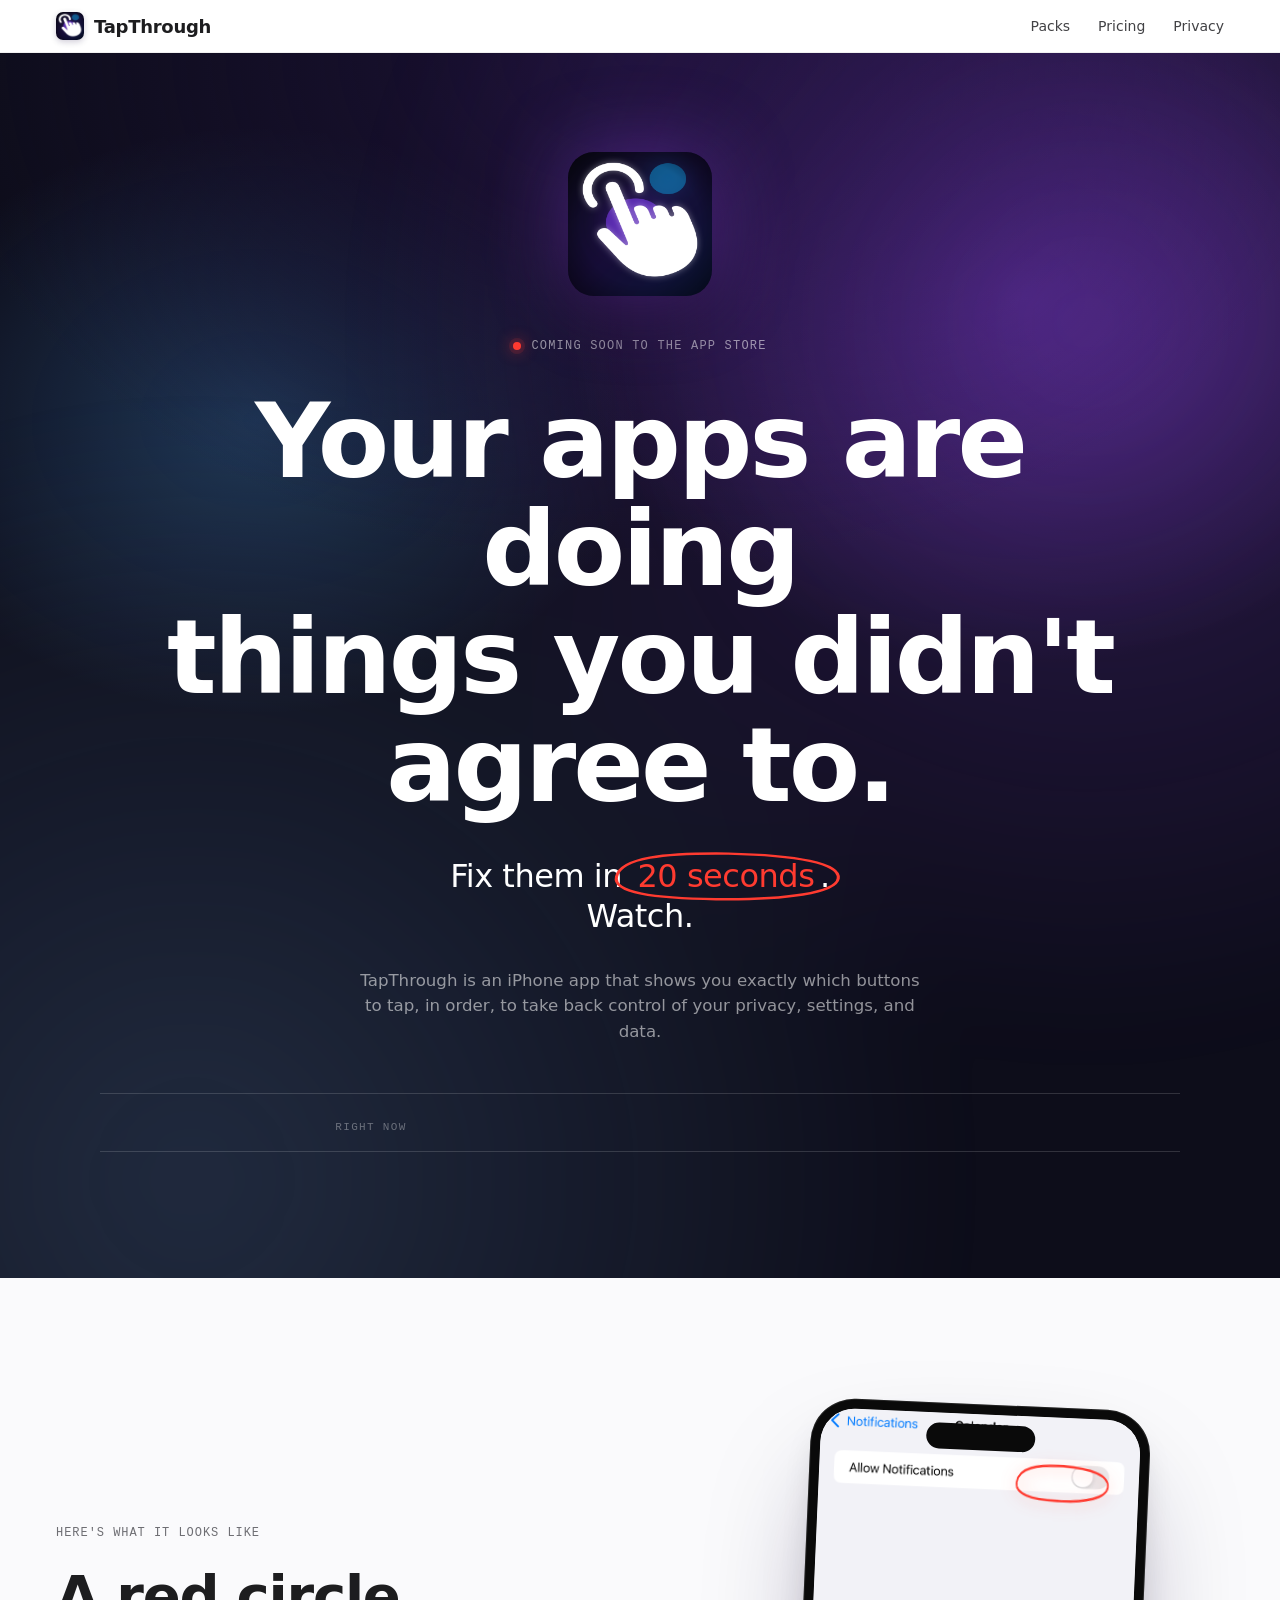
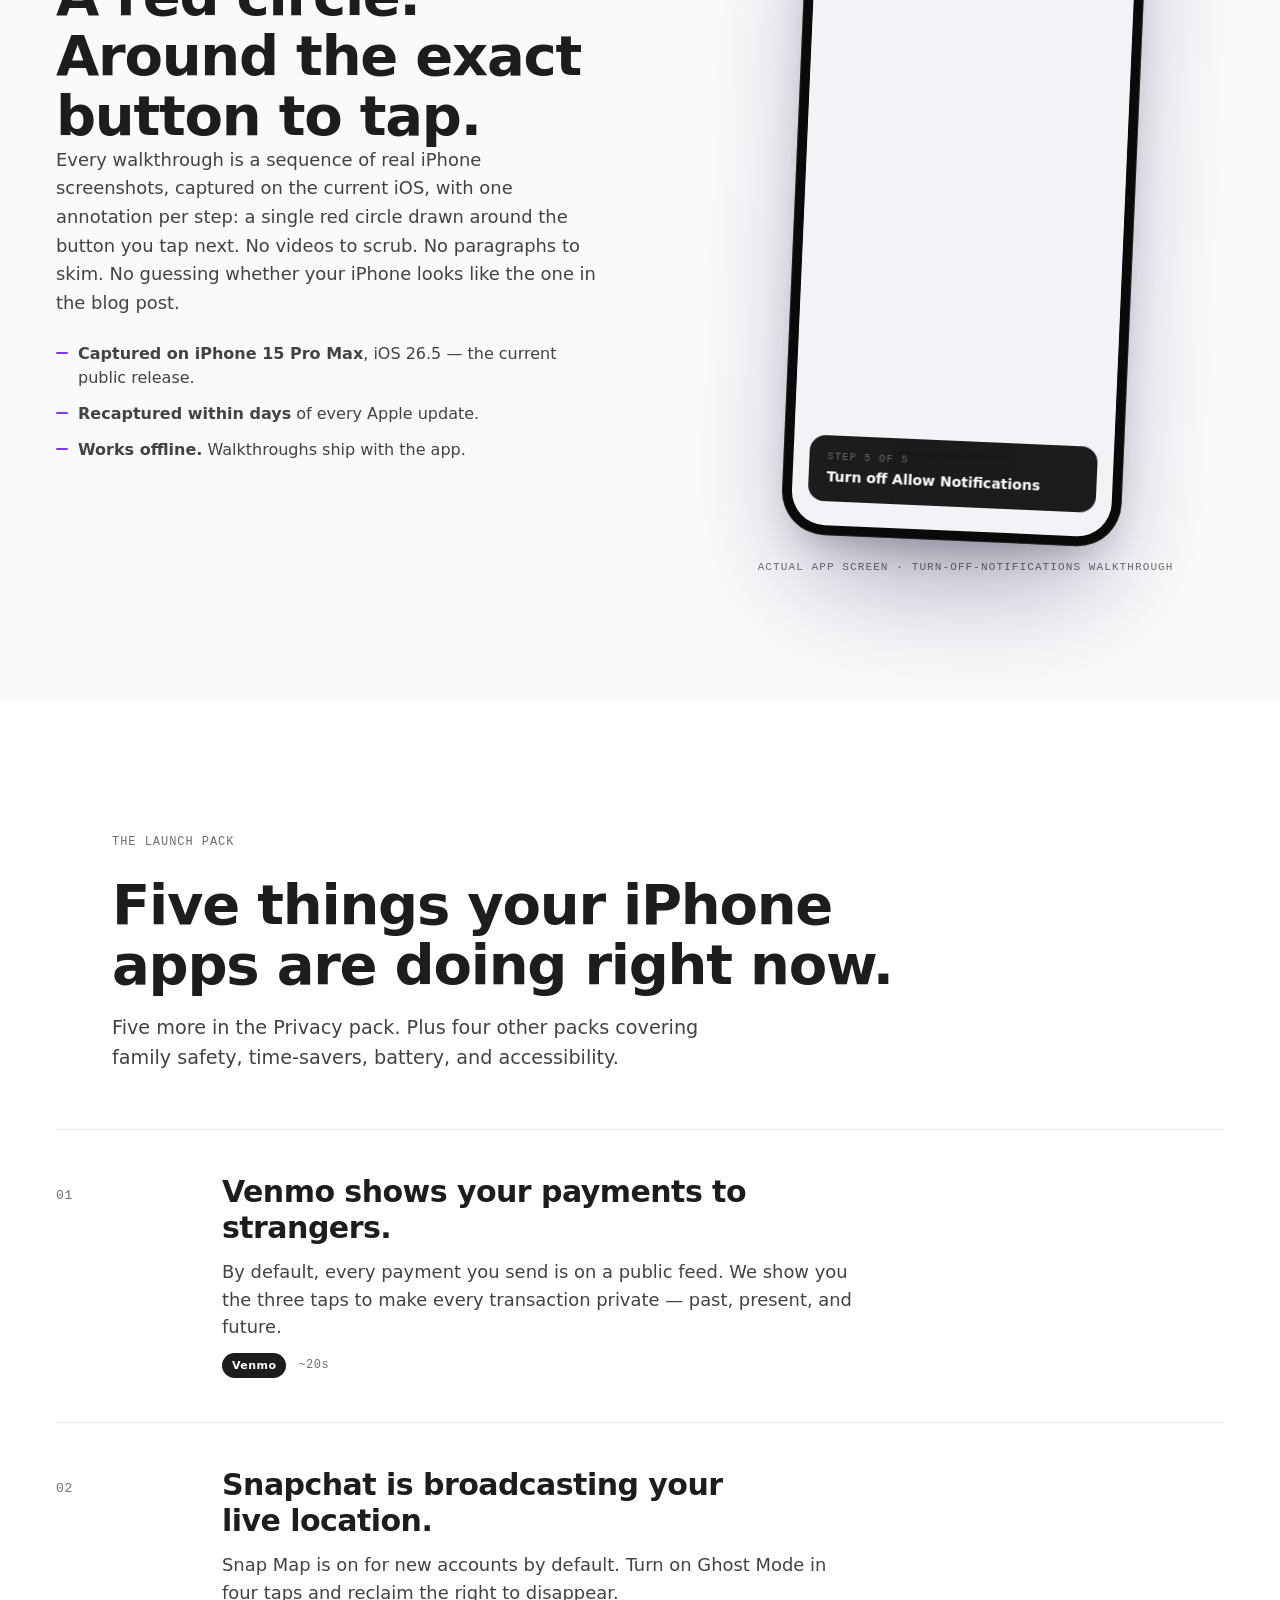
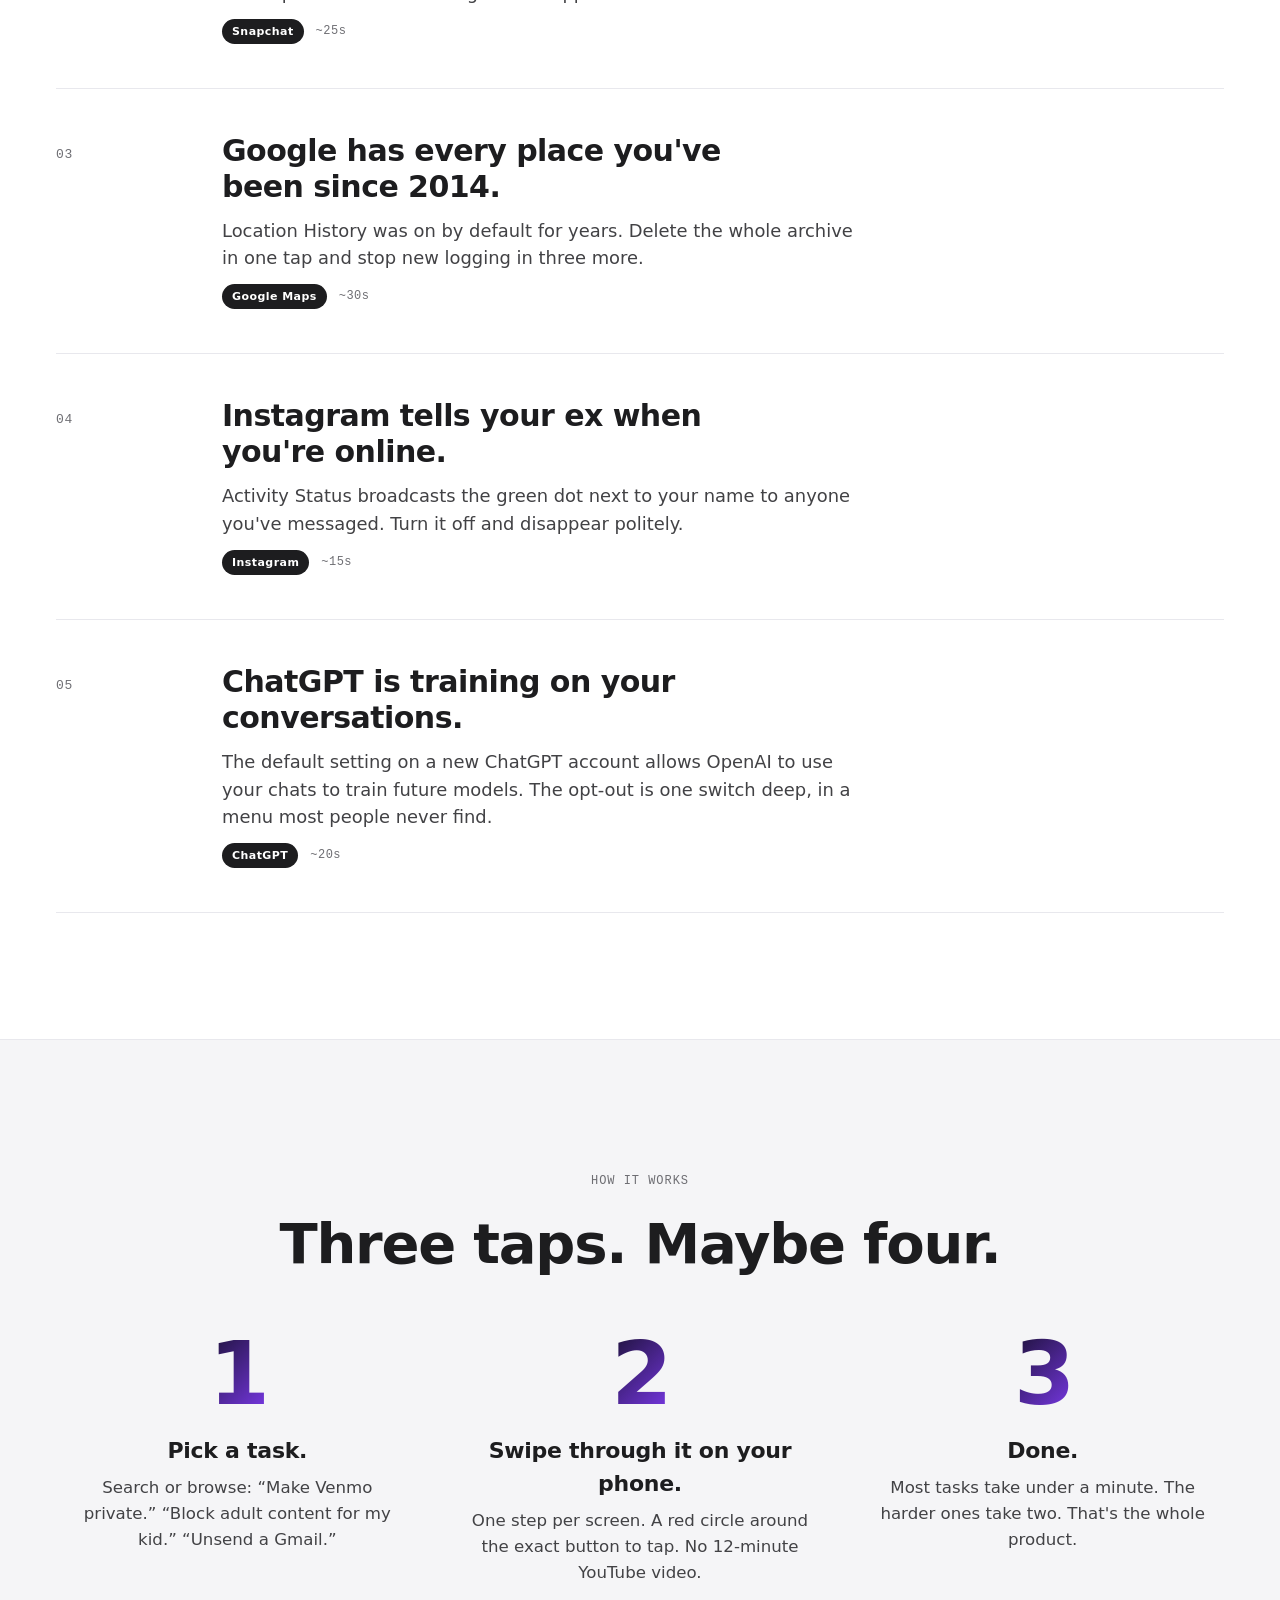
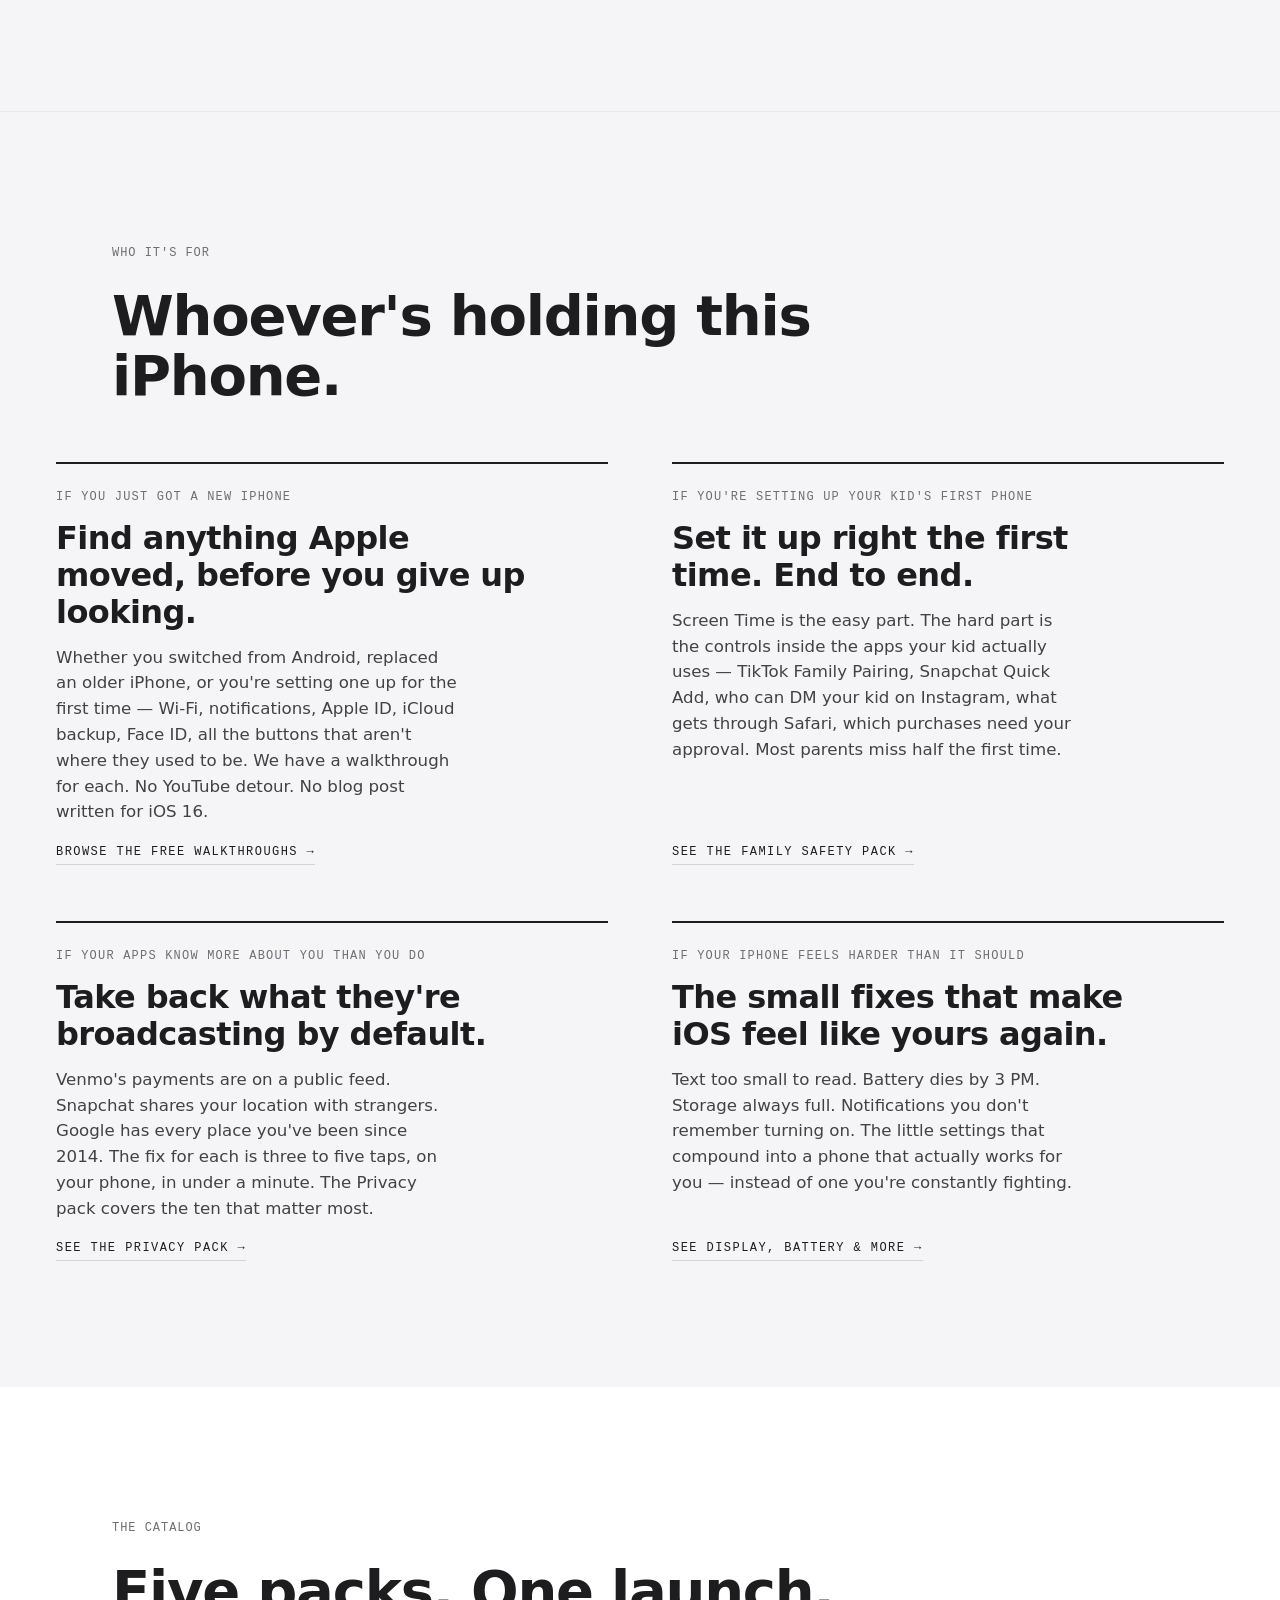
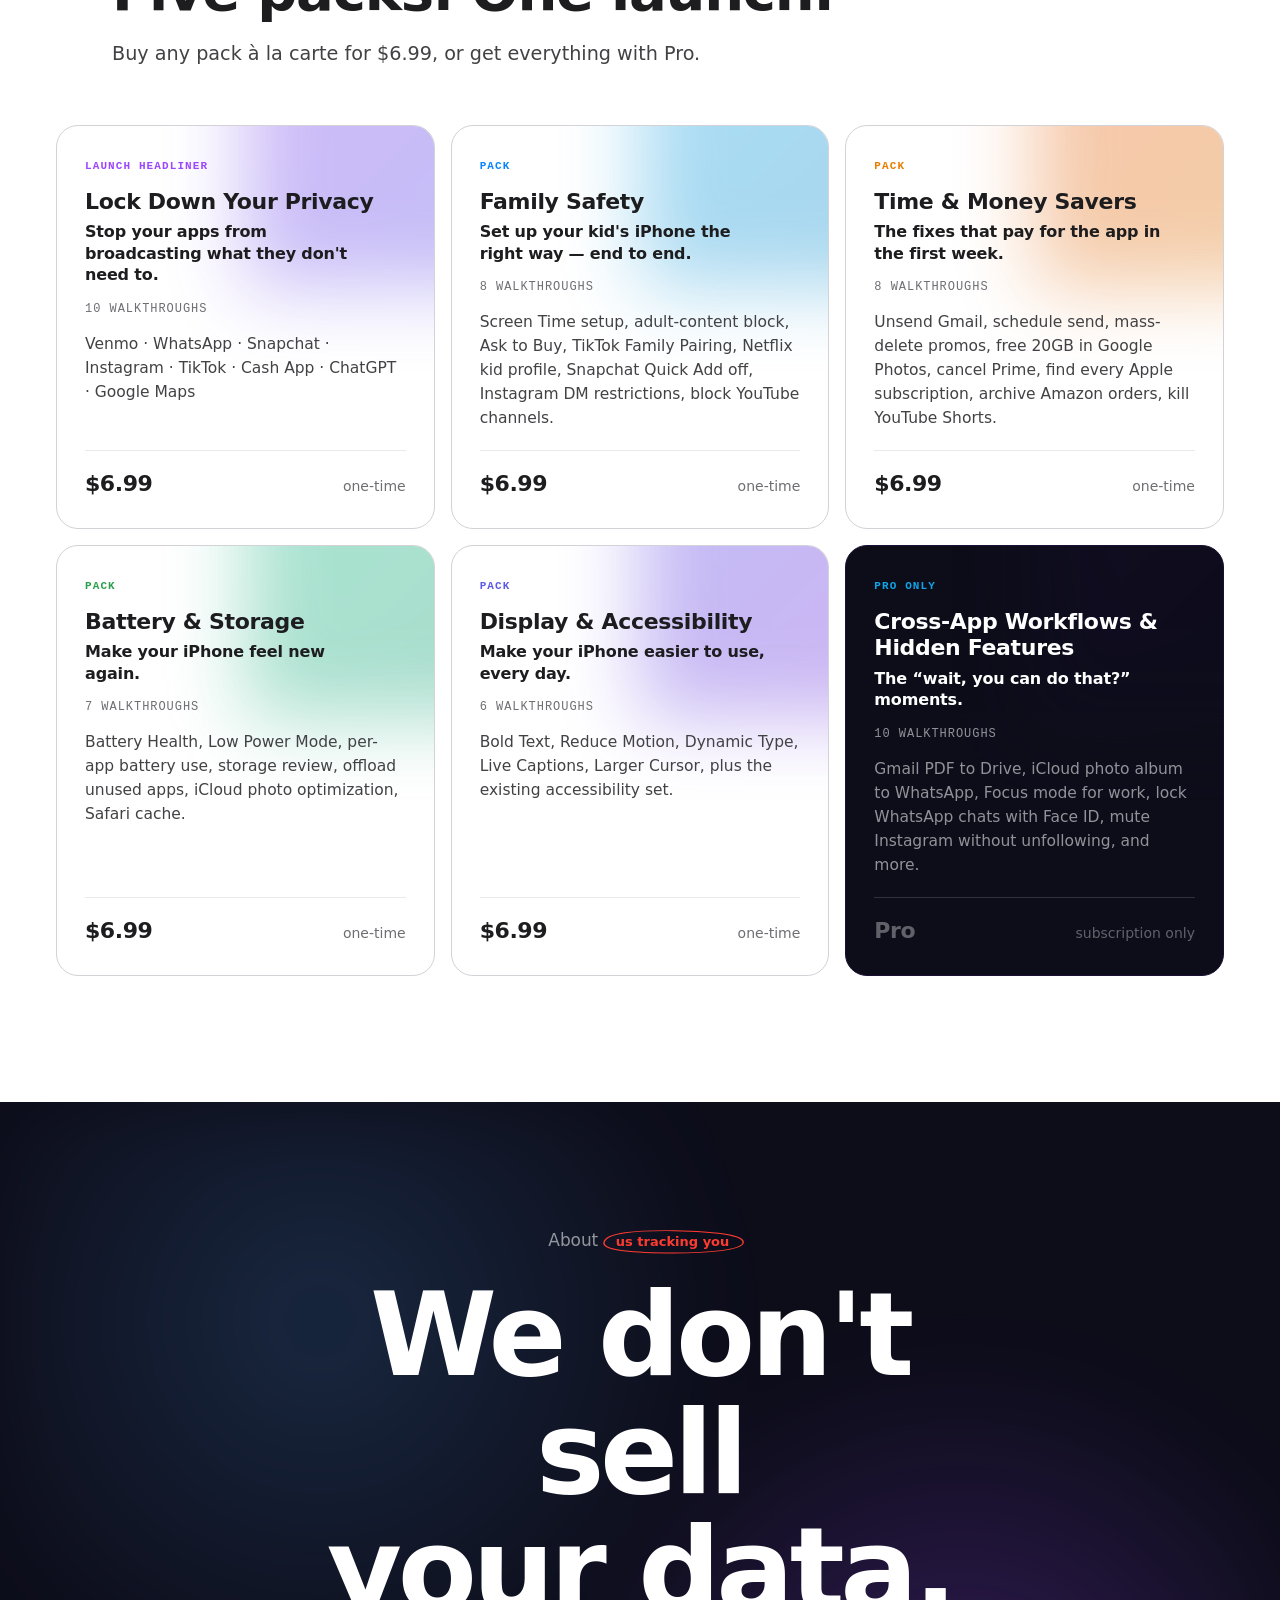
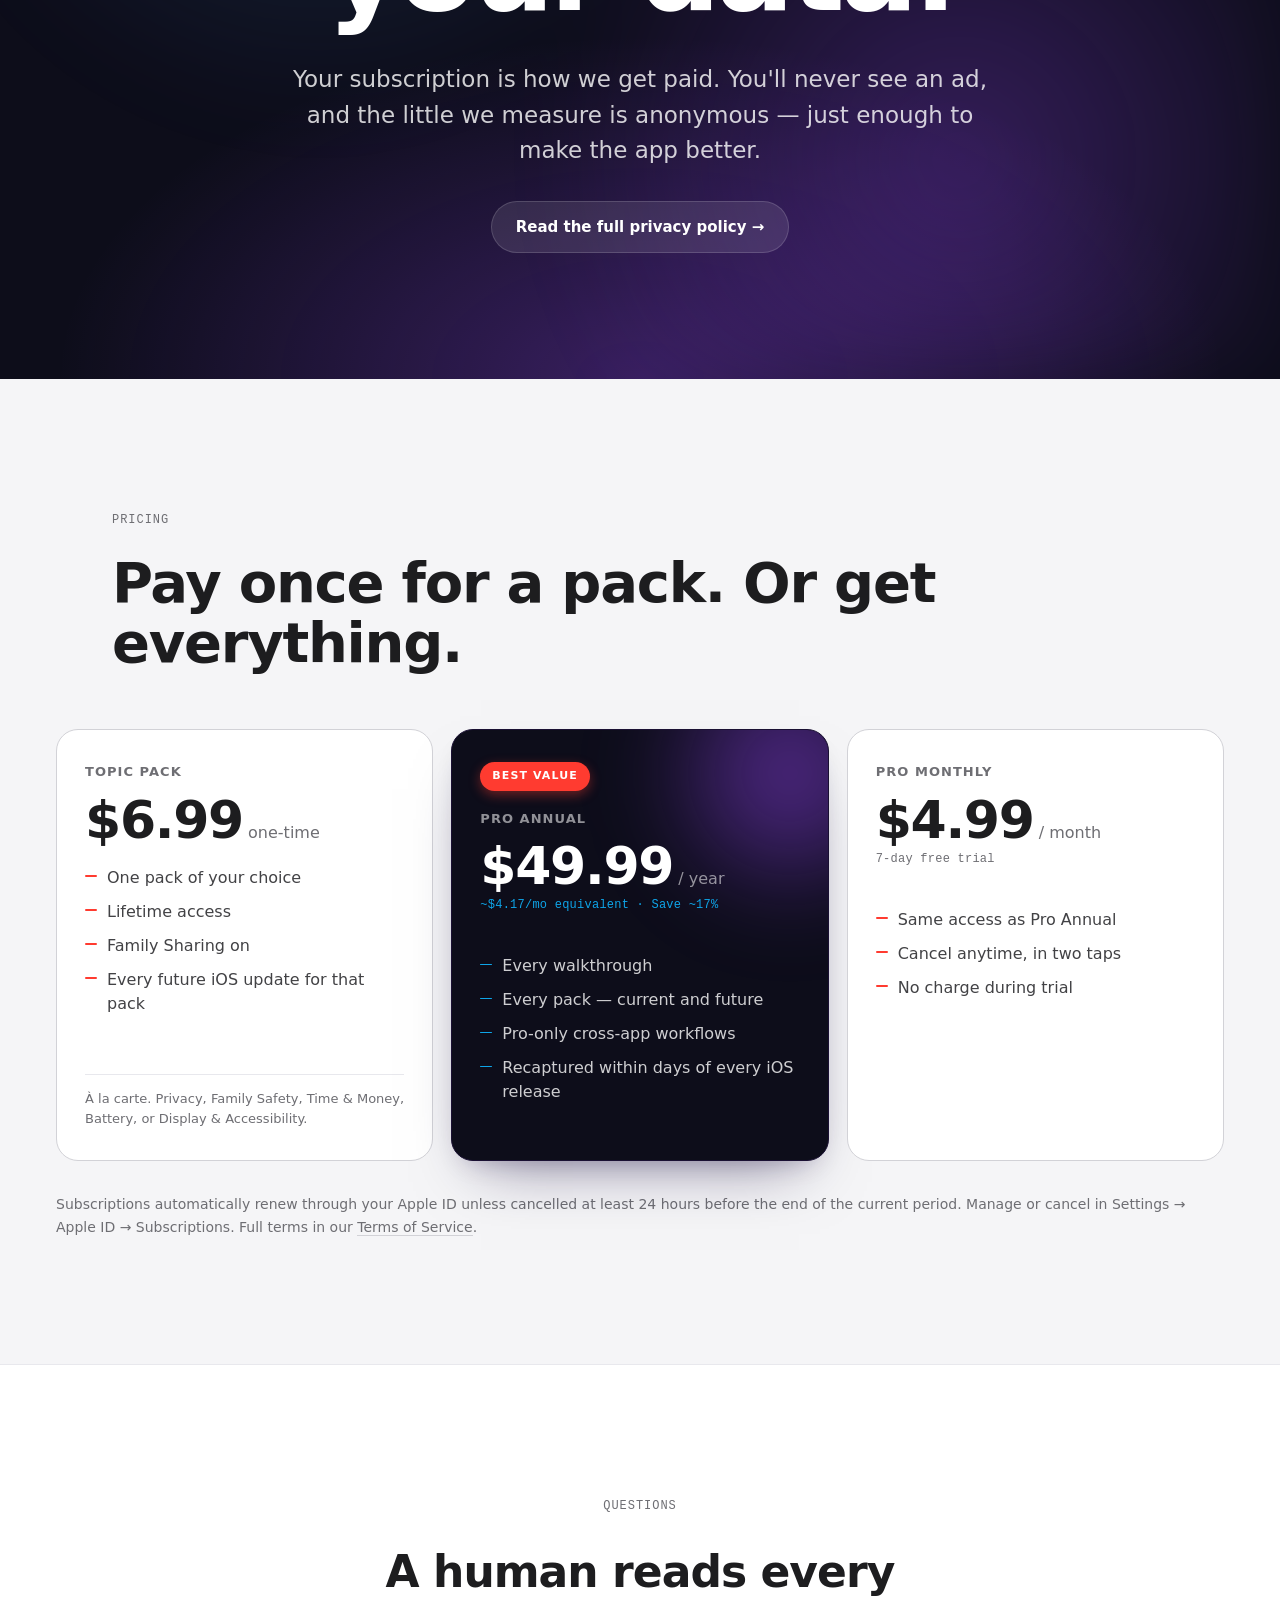
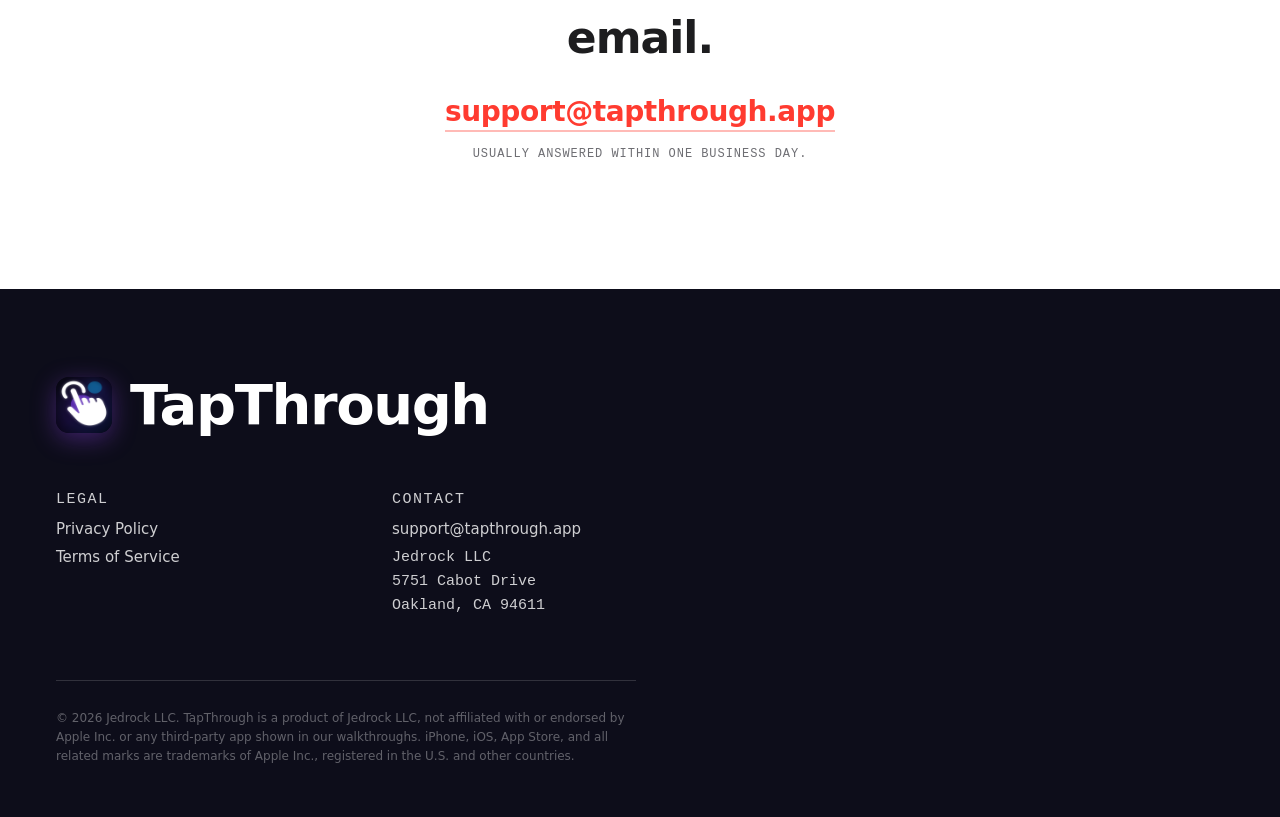
==== commit b19e8050: "marketing: audience-tailored copy — 'who it's for' section + benefit-led pack promises + badge fix" ====
--- a/index.html
+++ b/index.html
@@ -205,6 +205,69 @@
 
 
   <!-- ─────────────────────────────────────────────────────────────────
+       WHO IT'S FOR — audience-tailored vignettes
+       ───────────────────────────────────────────────────────────────── -->
+  <section class="audience-section">
+    <header class="section-head">
+      <p class="section-eyebrow">Who it's for</p>
+      <h2 class="section-title">Whoever's holding this iPhone.</h2>
+    </header>
+
+    <div class="audience-grid">
+
+      <article class="audience-card">
+        <p class="audience-tag">If you just got a new iPhone</p>
+        <h3 class="audience-head">Find anything Apple moved, before you give up looking.</h3>
+        <p class="audience-body">
+          Whether you switched from Android, replaced an older iPhone, or you're
+          setting one up for the first time &mdash; Wi-Fi, notifications, Apple ID,
+          iCloud backup, Face ID, all the buttons that aren't where they used to be.
+          We have a walkthrough for each. No YouTube detour. No blog post written for iOS 16.
+        </p>
+        <a href="#packs" class="audience-link">Browse the Free walkthroughs &rarr;</a>
+      </article>
+
+      <article class="audience-card">
+        <p class="audience-tag">If you're setting up your kid's first phone</p>
+        <h3 class="audience-head">Set it up right the first time. End to end.</h3>
+        <p class="audience-body">
+          Screen Time is the easy part. The hard part is the controls inside the apps
+          your kid actually uses &mdash; TikTok Family Pairing, Snapchat Quick Add,
+          who can DM your kid on Instagram, what gets through Safari, which purchases
+          need your approval. Most parents miss half the first time.
+        </p>
+        <a href="#packs" class="audience-link">See the Family Safety pack &rarr;</a>
+      </article>
+
+      <article class="audience-card">
+        <p class="audience-tag">If your apps know more about you than you do</p>
+        <h3 class="audience-head">Take back what they're broadcasting by default.</h3>
+        <p class="audience-body">
+          Venmo's payments are on a public feed. Snapchat shares your location with
+          strangers. Google has every place you've been since 2014. The fix for each
+          is three to five taps, on your phone, in under a minute. The Privacy pack
+          covers the ten that matter most.
+        </p>
+        <a href="#packs" class="audience-link">See the Privacy pack &rarr;</a>
+      </article>
+
+      <article class="audience-card">
+        <p class="audience-tag">If your iPhone feels harder than it should</p>
+        <h3 class="audience-head">The small fixes that make iOS feel like yours again.</h3>
+        <p class="audience-body">
+          Text too small to read. Battery dies by 3 PM. Storage always full.
+          Notifications you don't remember turning on. The little settings that
+          compound into a phone that actually works for you &mdash; instead of one
+          you're constantly fighting.
+        </p>
+        <a href="#packs" class="audience-link">See Display, Battery &amp; more &rarr;</a>
+      </article>
+
+    </div>
+  </section>
+
+
+  <!-- ─────────────────────────────────────────────────────────────────
        PACKS — colored cards per pack
        ───────────────────────────────────────────────────────────────── -->
   <section class="packs-section" id="packs">
@@ -220,6 +283,7 @@
         <div class="pack-aurora" aria-hidden="true"></div>
         <p class="pack-tag">Launch headliner</p>
         <h3 class="pack-name">Lock Down Your Privacy</h3>
+        <p class="pack-promise">Stop your apps from broadcasting what they don't need to.</p>
         <p class="pack-count">10 walkthroughs</p>
         <p class="pack-apps">Venmo · WhatsApp · Snapchat · Instagram · TikTok · Cash App · ChatGPT · Google Maps</p>
         <p class="pack-price"><span class="pack-price-num">$6.99</span><span>one-time</span></p>
@@ -229,6 +293,7 @@
         <div class="pack-aurora" aria-hidden="true"></div>
         <p class="pack-tag">Pack</p>
         <h3 class="pack-name">Family Safety</h3>
+        <p class="pack-promise">Set up your kid's iPhone the right way &mdash; end to end.</p>
         <p class="pack-count">8 walkthroughs</p>
         <p class="pack-apps">Screen Time setup, adult-content block, Ask to Buy, TikTok Family Pairing, Netflix kid profile, Snapchat Quick Add off, Instagram DM restrictions, block YouTube channels.</p>
         <p class="pack-price"><span class="pack-price-num">$6.99</span><span>one-time</span></p>
@@ -238,6 +303,7 @@
         <div class="pack-aurora" aria-hidden="true"></div>
         <p class="pack-tag">Pack</p>
         <h3 class="pack-name">Time &amp; Money Savers</h3>
+        <p class="pack-promise">The fixes that pay for the app in the first week.</p>
         <p class="pack-count">8 walkthroughs</p>
         <p class="pack-apps">Unsend Gmail, schedule send, mass-delete promos, free 20GB in Google Photos, cancel Prime, find every Apple subscription, archive Amazon orders, kill YouTube Shorts.</p>
         <p class="pack-price"><span class="pack-price-num">$6.99</span><span>one-time</span></p>
@@ -247,6 +313,7 @@
         <div class="pack-aurora" aria-hidden="true"></div>
         <p class="pack-tag">Pack</p>
         <h3 class="pack-name">Battery &amp; Storage</h3>
+        <p class="pack-promise">Make your iPhone feel new again.</p>
         <p class="pack-count">7 walkthroughs</p>
         <p class="pack-apps">Battery Health, Low Power Mode, per-app battery use, storage review, offload unused apps, iCloud photo optimization, Safari cache.</p>
         <p class="pack-price"><span class="pack-price-num">$6.99</span><span>one-time</span></p>
@@ -256,6 +323,7 @@
         <div class="pack-aurora" aria-hidden="true"></div>
         <p class="pack-tag">Pack</p>
         <h3 class="pack-name">Display &amp; Accessibility</h3>
+        <p class="pack-promise">Make your iPhone easier to use, every day.</p>
         <p class="pack-count">6 walkthroughs</p>
         <p class="pack-apps">Bold Text, Reduce Motion, Dynamic Type, Live Captions, Larger Cursor, plus the existing accessibility set.</p>
         <p class="pack-price"><span class="pack-price-num">$6.99</span><span>one-time</span></p>
@@ -265,6 +333,7 @@
         <div class="pack-aurora" aria-hidden="true"></div>
         <p class="pack-tag pack-tag-pro">Pro only</p>
         <h3 class="pack-name">Cross-App Workflows &amp; Hidden Features</h3>
+        <p class="pack-promise">The &ldquo;wait, you can do that?&rdquo; moments.</p>
         <p class="pack-count">10 walkthroughs</p>
         <p class="pack-apps">Gmail PDF to Drive, iCloud photo album to WhatsApp, Focus mode for work, lock WhatsApp chats with Face ID, mute Instagram without unfollowing, and more.</p>
         <p class="pack-price"><span class="pack-price-num">Pro</span><span>subscription only</span></p>
@@ -282,14 +351,11 @@
     <div class="privacy-inner">
       <p class="section-eyebrow eyebrow-light">About&nbsp;<span class="circled circled-inline" aria-label="us tracking you">us tracking you<svg class="circle-svg" viewBox="0 0 240 70" preserveAspectRatio="none" aria-hidden="true"><path d="M 14 36 C 18 12, 60 6, 122 7 C 188 9, 230 19, 228 38 C 226 56, 178 65, 110 64 C 50 63, 10 56, 14 36 Z" fill="none" stroke="currentColor" stroke-width="3" stroke-linecap="round"/></svg></span></p>
 
-      <h2 class="privacy-headline">We don't.</h2>
+      <h2 class="privacy-headline">We don't sell<br>your data.</h2>
 
       <p class="privacy-body">
-        It would be hard to sell a privacy app that quietly phones home with your reading
-        habits, so we don't. TapThrough ships with <strong>zero analytics SDKs</strong> &mdash;
-        no Google Analytics, no Firebase, no Mixpanel, no Sentry, no crash reporters,
-        no advertising IDs. We have no server you talk to. We can't tell which walkthrough
-        is most popular. We didn't build the wiring.
+        Your subscription is how we get paid. You'll never see an ad, and the
+        little we measure is anonymous &mdash; just enough to make the app better.
       </p>
 
       <p class="privacy-cta"><a href="/privacy" class="link-pill">Read the full privacy policy</a></p>
--- a/style.css
+++ b/style.css
@@ -227,11 +227,11 @@
 .section-head-center .section-eyebrow { display: inline-flex; }
 
 .section-sub {
-  font-size: clamp(17px, 1.4vw, 19px);
+  font-size: clamp(18px, 1.5vw, 20px);
   color: var(--c-ink-2);
   max-width: 52ch;
   margin: 18px 0 0;
-  line-height: 1.5;
+  line-height: 1.55;
 }
 
 
@@ -459,7 +459,7 @@
 .demo-copy { max-width: 540px; }
 
 .demo-body {
-  font-size: 17px;
+  font-size: clamp(17px, 1.4vw, 19px);
   color: var(--c-ink-2);
   line-height: 1.6;
   margin: 0 0 24px;
@@ -473,7 +473,7 @@
 }
 
 .demo-bullets li {
-  font-size: 15px;
+  font-size: 16px;
   color: var(--c-ink-2);
   padding-left: 22px;
   position: relative;
@@ -669,9 +669,9 @@
 }
 
 .threat-body p {
-  font-size: 17px;
+  font-size: clamp(17px, 1.4vw, 19px);
   color: var(--c-ink-2);
-  line-height: 1.5;
+  line-height: 1.55;
   max-width: 56ch;
   margin: 0 0 12px;
 }
@@ -750,11 +750,90 @@
 }
 
 .how-step p {
-  font-size: 16px;
+  font-size: clamp(16px, 1.3vw, 18px);
   color: var(--c-ink-2);
-  line-height: 1.5;
+  line-height: 1.55;
   max-width: 32ch;
   margin: 0 auto;
+}
+
+
+/* ──────────────────────────────────────────────────────────────────────
+   AUDIENCE — "Who it's for" vignettes (CANONICAL §1.5)
+   ────────────────────────────────────────────────────────────────────── */
+
+.audience-section {
+  padding: var(--pad-section) var(--pad-x);
+  background: var(--c-bg-2);
+  border-top: 1px solid var(--c-rule-2);
+}
+
+.audience-grid {
+  max-width: var(--content);
+  margin: 0 auto;
+  display: grid;
+  grid-template-columns: 1fr;
+  gap: 48px;
+}
+
+@media (min-width: 760px) {
+  .audience-grid {
+    grid-template-columns: 1fr 1fr;
+    gap: 56px 64px;
+  }
+}
+
+.audience-card {
+  display: flex;
+  flex-direction: column;
+  padding-top: 24px;
+  border-top: 2px solid var(--c-ink);
+}
+
+.audience-tag {
+  font-family: var(--f-mono);
+  font-size: 12px;
+  font-weight: 500;
+  text-transform: uppercase;
+  letter-spacing: 0.10em;
+  color: var(--c-muted);
+  margin: 0 0 14px;
+}
+
+.audience-head {
+  font-size: clamp(24px, 2.6vw, 32px);
+  font-weight: 700;
+  letter-spacing: -0.018em;
+  line-height: 1.15;
+  color: var(--c-ink);
+  margin: 0 0 14px;
+  max-width: 22ch;
+}
+
+.audience-body {
+  font-size: clamp(16px, 1.3vw, 18px);
+  color: var(--c-ink-2);
+  line-height: 1.55;
+  margin: 0 0 18px;
+  max-width: 38ch;
+}
+
+.audience-link {
+  font-family: var(--f-mono);
+  font-size: 12px;
+  font-weight: 500;
+  text-transform: uppercase;
+  letter-spacing: 0.12em;
+  color: var(--c-ink);
+  border-bottom: 1px solid var(--c-rule);
+  padding-bottom: 3px;
+  align-self: flex-start;
+  margin-top: auto;
+  transition: color .15s ease, border-color .15s ease;
+}
+.audience-link:hover {
+  color: var(--a-red);
+  border-bottom-color: var(--a-red);
 }
 
 
@@ -872,6 +951,20 @@
   z-index: 1;
 }
 
+.pack-promise {
+  font-size: 16px;
+  font-weight: 600;
+  letter-spacing: -0.01em;
+  line-height: 1.35;
+  color: var(--c-ink);
+  margin: 0 0 14px;
+  max-width: 26ch;
+  position: relative;
+  z-index: 1;
+}
+.pack-pro .pack-promise,
+.pack-feature .pack-promise { color: var(--b-white); }
+
 .pack-count {
   font-family: var(--f-mono);
   font-size: 12px;
@@ -882,7 +975,7 @@
 }
 
 .pack-apps {
-  font-size: 14.5px;
+  font-size: 15.5px;
   color: var(--c-ink-2);
   line-height: 1.55;
   margin: 0 0 20px;
@@ -956,21 +1049,27 @@
 }
 
 .privacy-headline {
-  font-size: clamp(72px, 12vw, 168px);
+  font-size: clamp(48px, 9vw, 120px);
   font-weight: 800;
-  line-height: 1.0;
-  letter-spacing: -0.04em;
+  line-height: 1.02;
+  letter-spacing: -0.038em;
   color: var(--b-white);
-  margin: 0 0 36px;
+  margin: 0 0 32px;
+  text-wrap: balance;
 }
 
 .privacy-body {
-  font-size: clamp(17px, 1.4vw, 19px);
+  font-size: clamp(19px, 1.8vw, 24px);
   color: var(--b-white-80);
-  line-height: 1.6;
-  max-width: 60ch;
+  line-height: 1.55;
+  max-width: 32ch;
   margin: 0 auto 32px;
 }
+
+@media (min-width: 720px) {
+  .privacy-body { max-width: 48ch; }
+}
+
 .privacy-body strong { color: var(--b-white); font-weight: 700; }
 
 .privacy-cta { margin: 0; }
@@ -1056,9 +1155,8 @@
 }
 
 .price-tag {
-  position: absolute;
-  top: -12px;
-  left: 24px;
+  align-self: flex-start;
+  display: inline-block;
   background: var(--a-red);
   color: #fff;
   font-family: var(--f-sans);
@@ -1068,8 +1166,10 @@
   letter-spacing: 0.10em;
   padding: 6px 12px;
   border-radius: 999px;
-  margin: 0;
+  margin: 0 0 18px;
   box-shadow: 0 4px 12px rgba(255, 59, 48, 0.40);
+  position: relative;
+  z-index: 1;
 }
 
 .price-name {
@@ -1115,11 +1215,11 @@
   gap: 10px;
 }
 .price-includes li {
-  font-size: 15px;
+  font-size: 16px;
   color: var(--c-ink-2);
   padding-left: 22px;
   position: relative;
-  line-height: 1.45;
+  line-height: 1.5;
 }
 .price-includes li::before {
   content: "";
@@ -1146,7 +1246,7 @@
 .pricing-disclosure {
   max-width: var(--content);
   margin: 24px auto 0;
-  font-size: 13px;
+  font-size: 14px;
   color: var(--c-muted);
   line-height: 1.6;
 }
@@ -1259,7 +1359,7 @@
 }
 
 .footer-cols p {
-  font-size: 14px;
+  font-size: 15px;
   color: var(--b-white-80);
   margin: 0 0 6px;
 }
@@ -1363,9 +1463,9 @@
 }
 
 .prose p, .prose li {
-  font-size: 17px;
+  font-size: clamp(17px, 1.4vw, 19px);
   color: var(--c-ink-2);
-  line-height: 1.6;
+  line-height: 1.65;
 }
 
 .prose ul, .prose ol { padding-left: 22px; margin: 0 0 20px; }
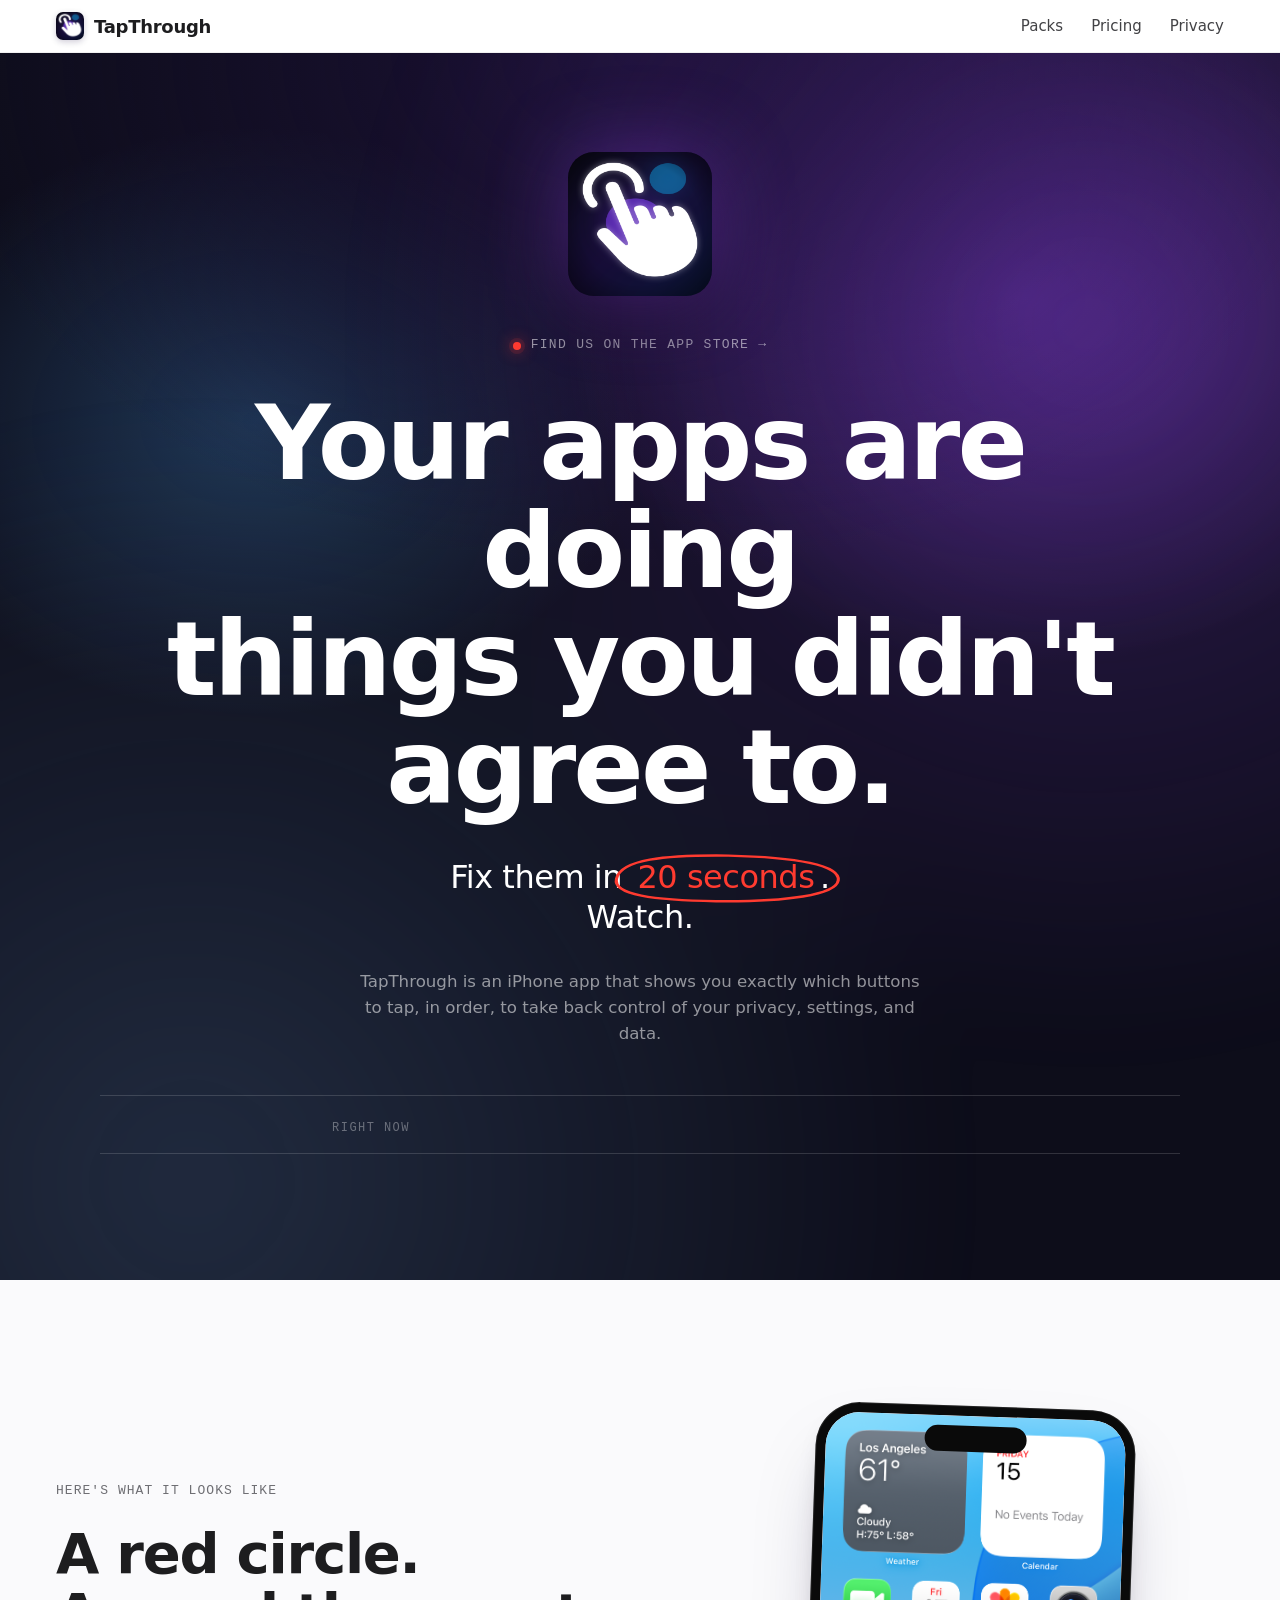
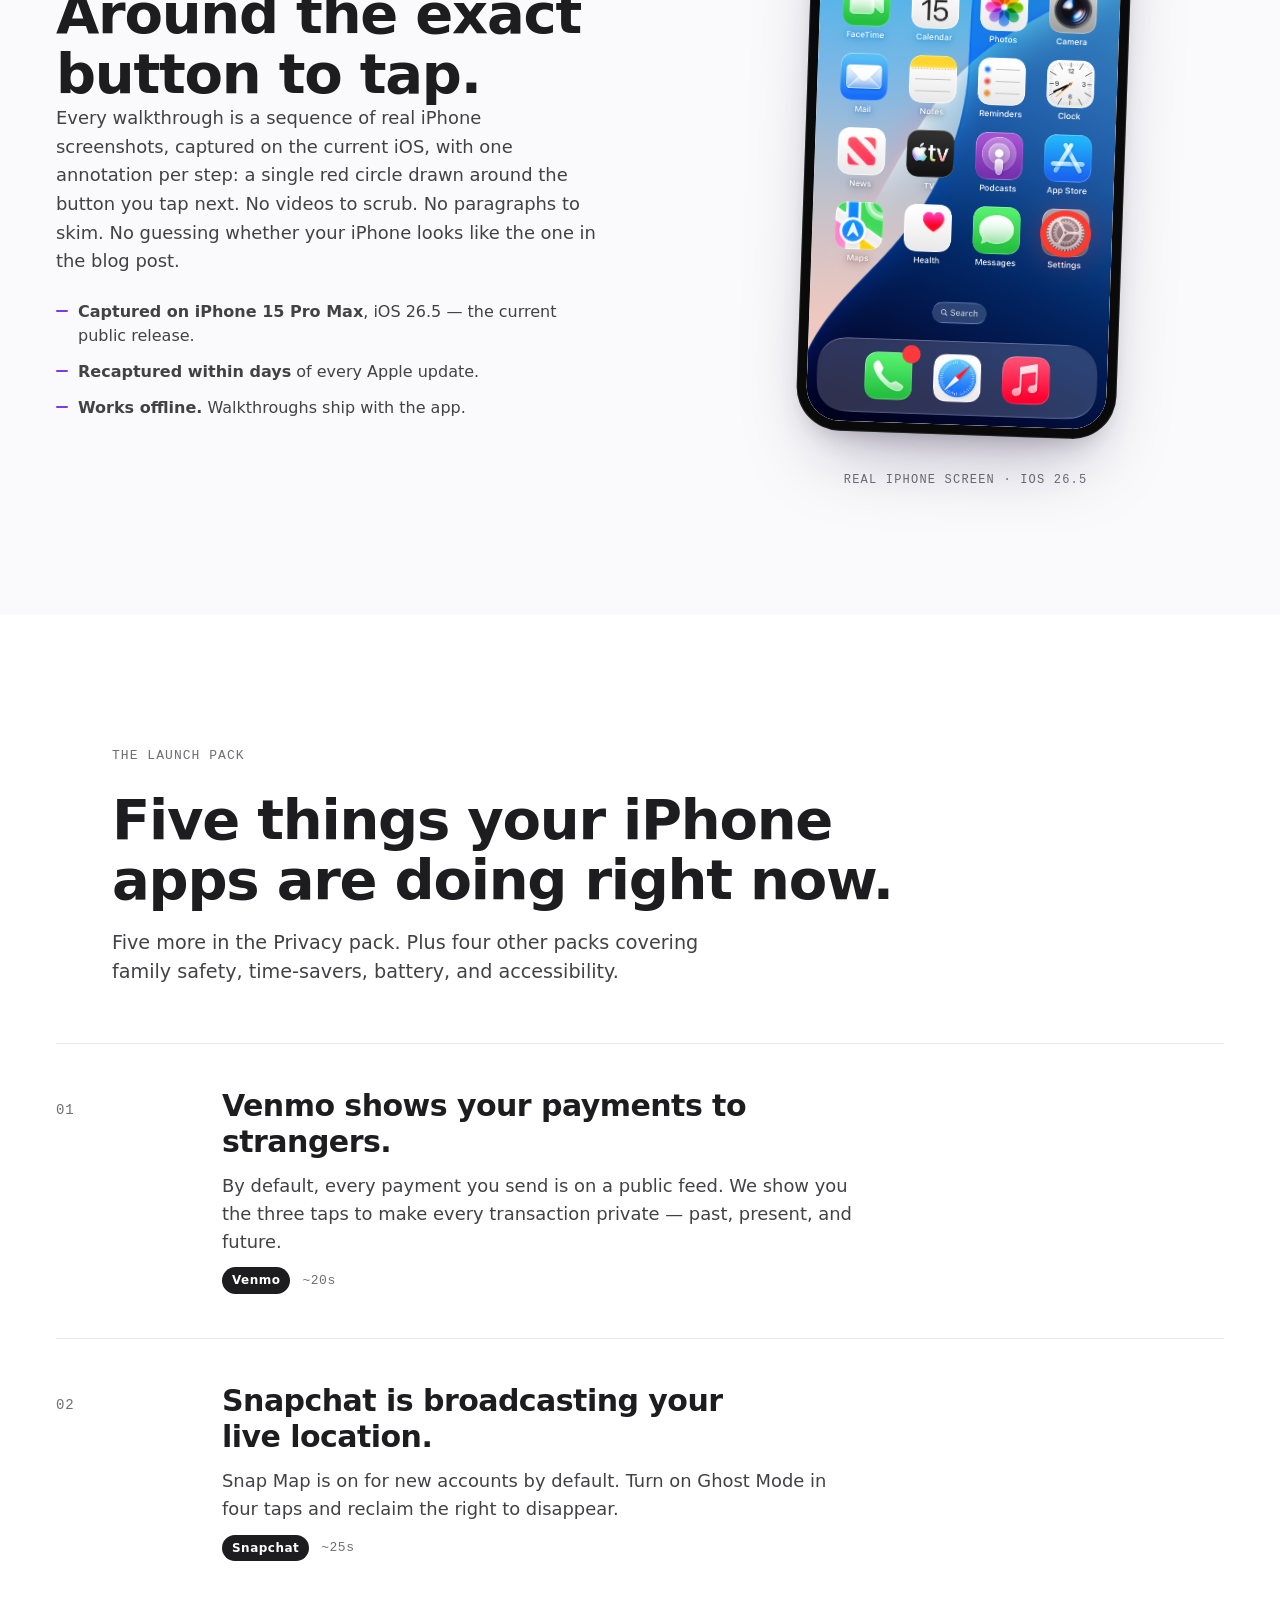
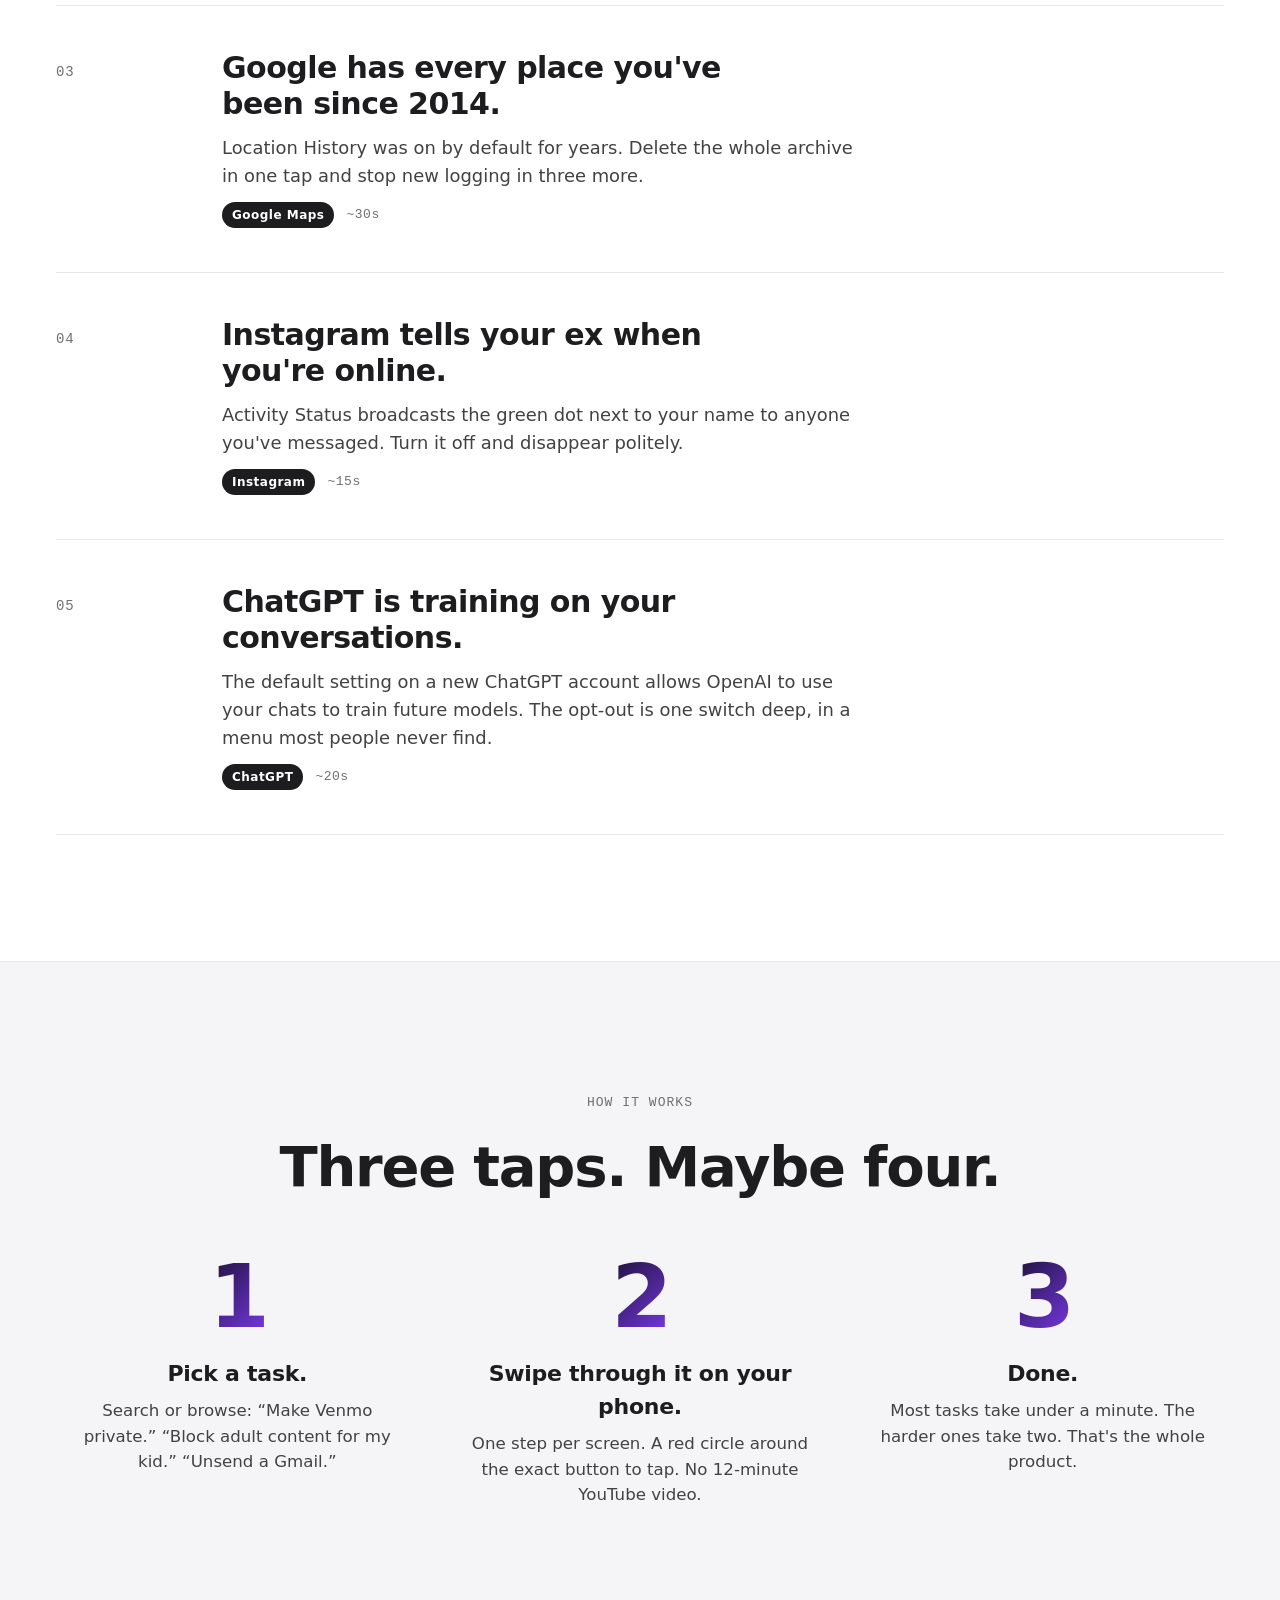
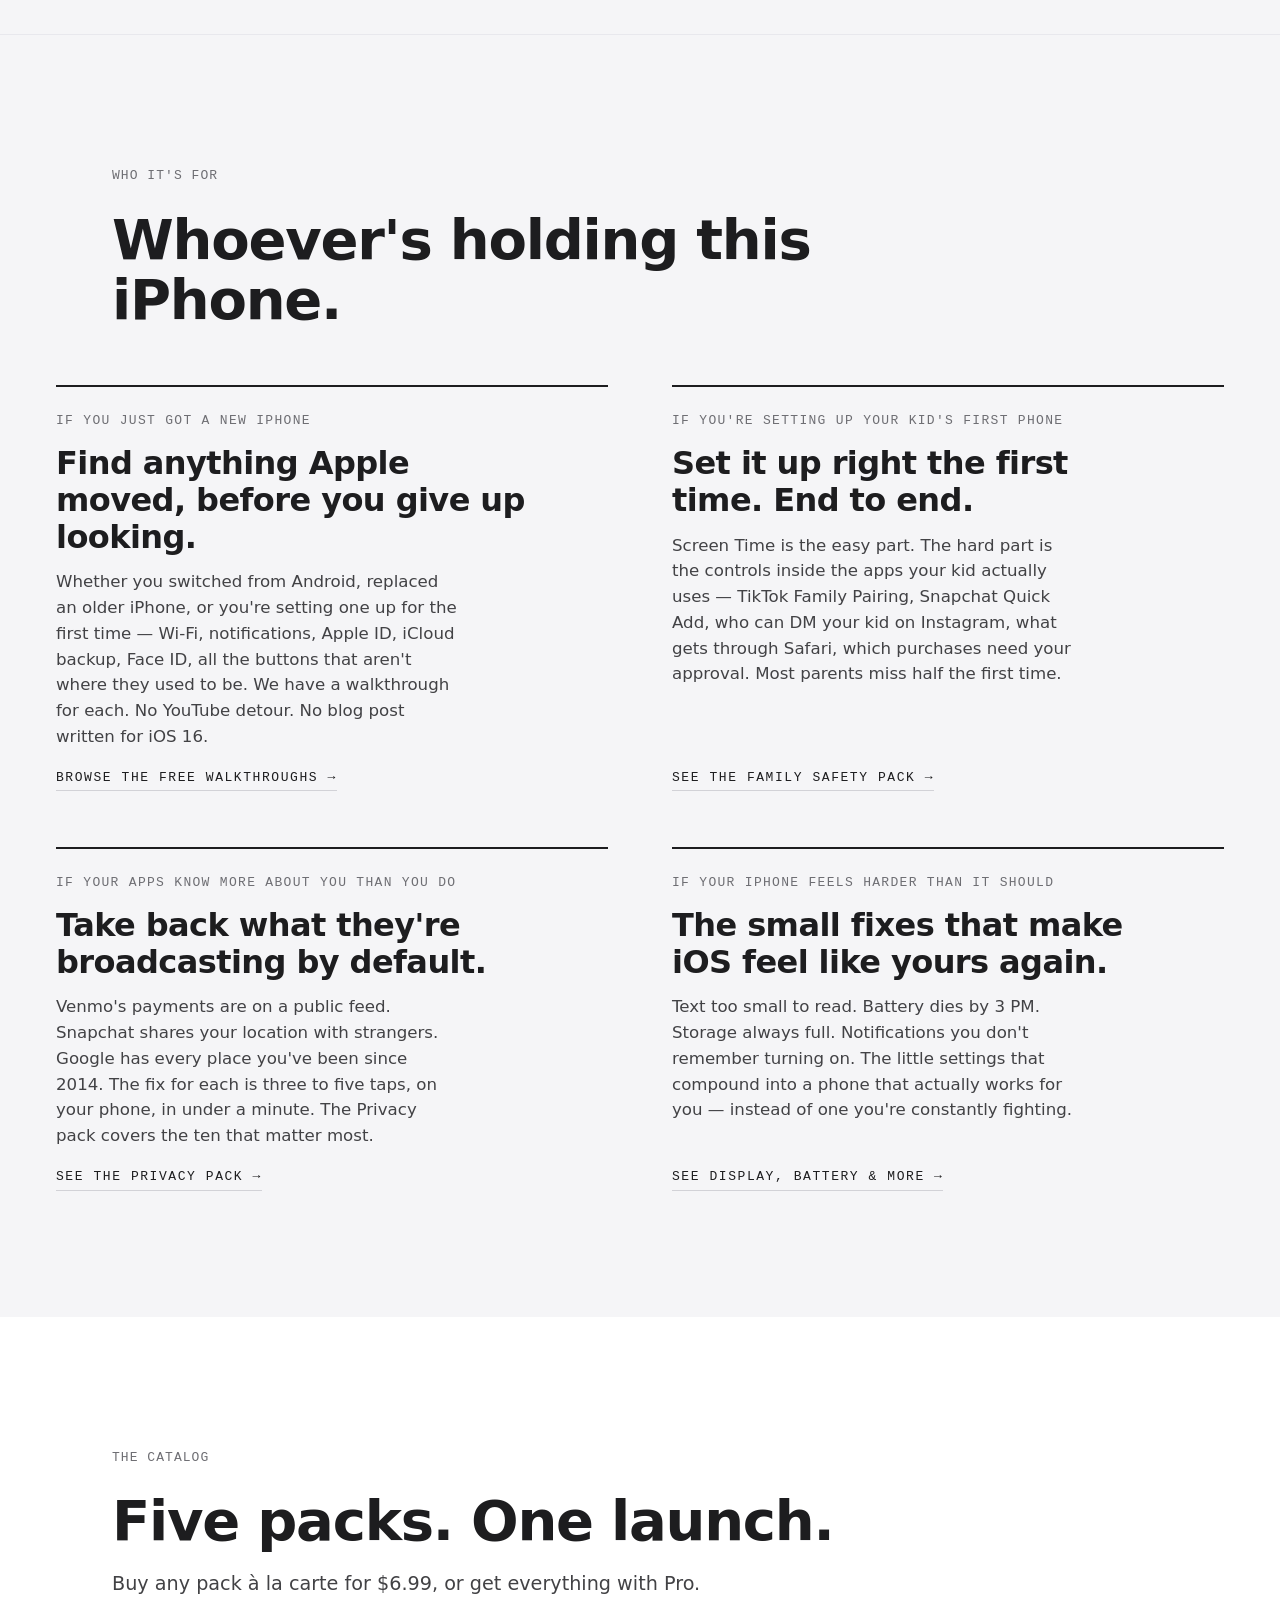
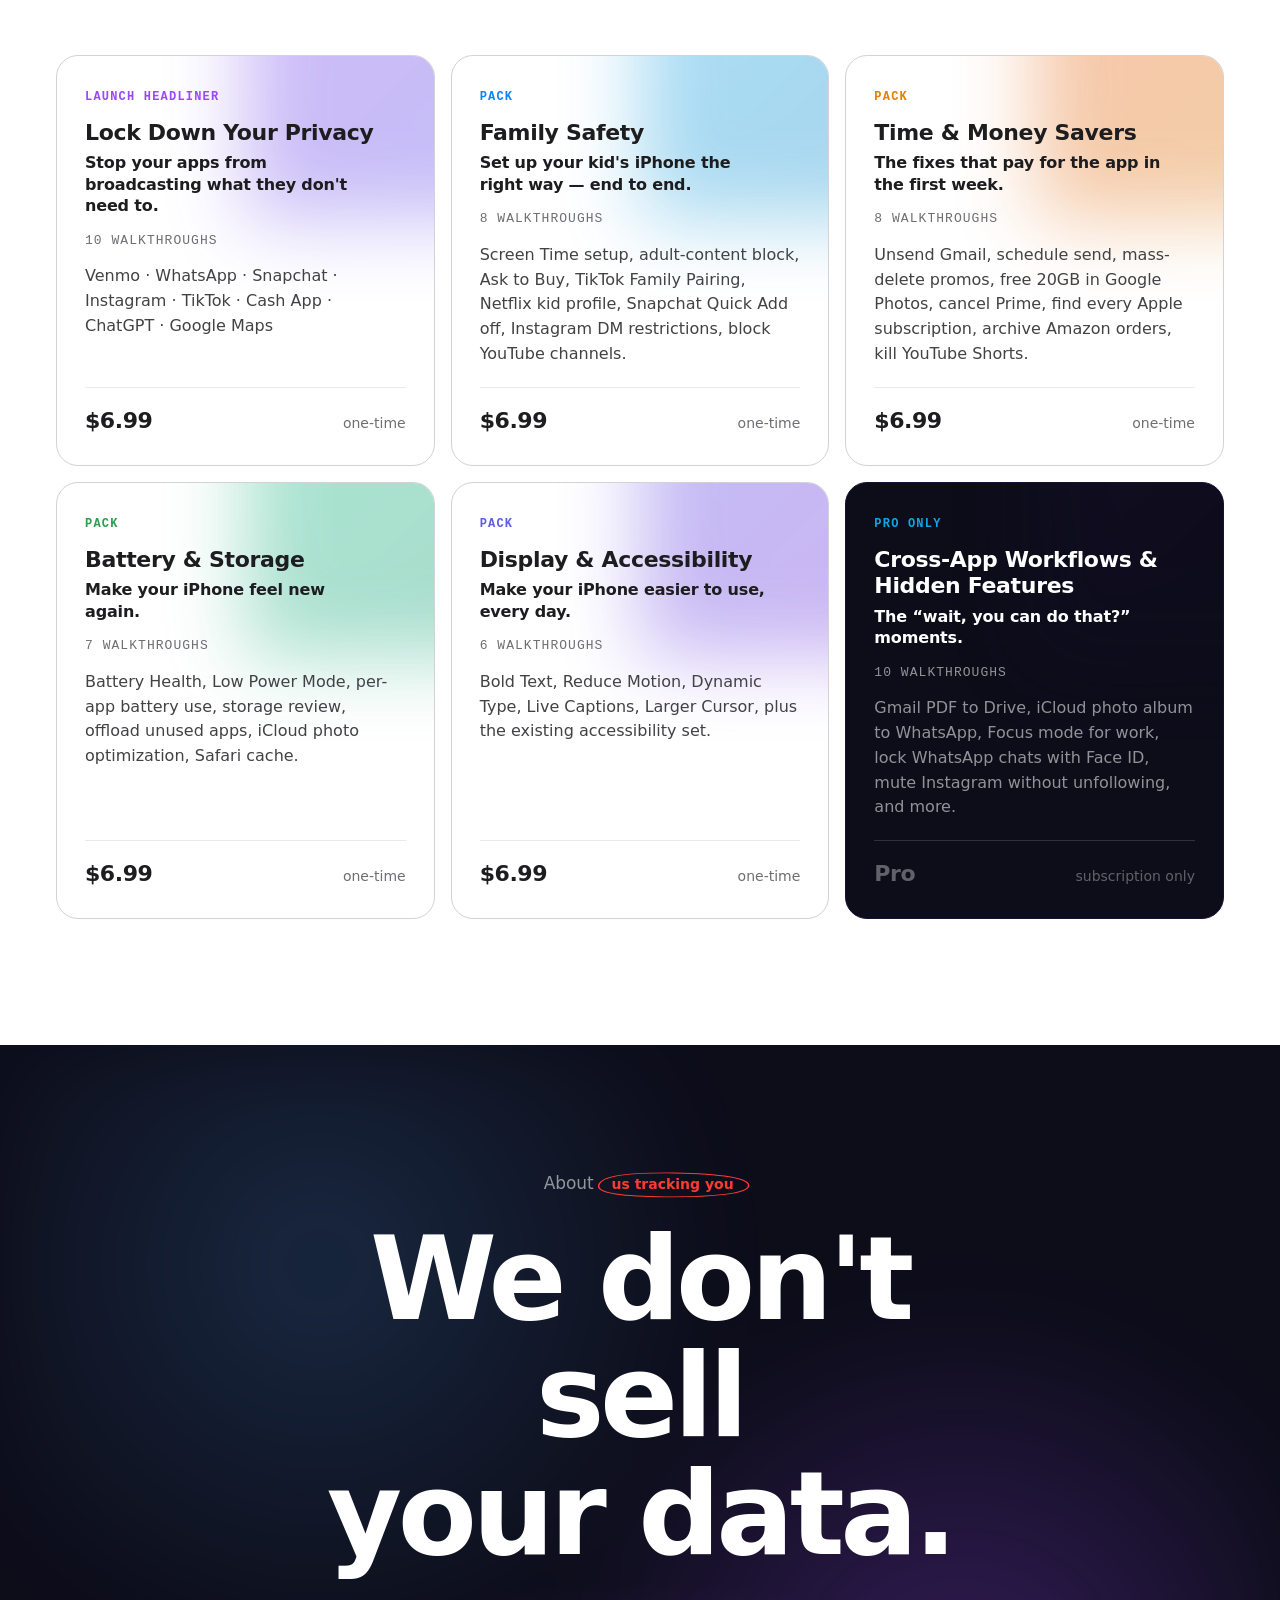
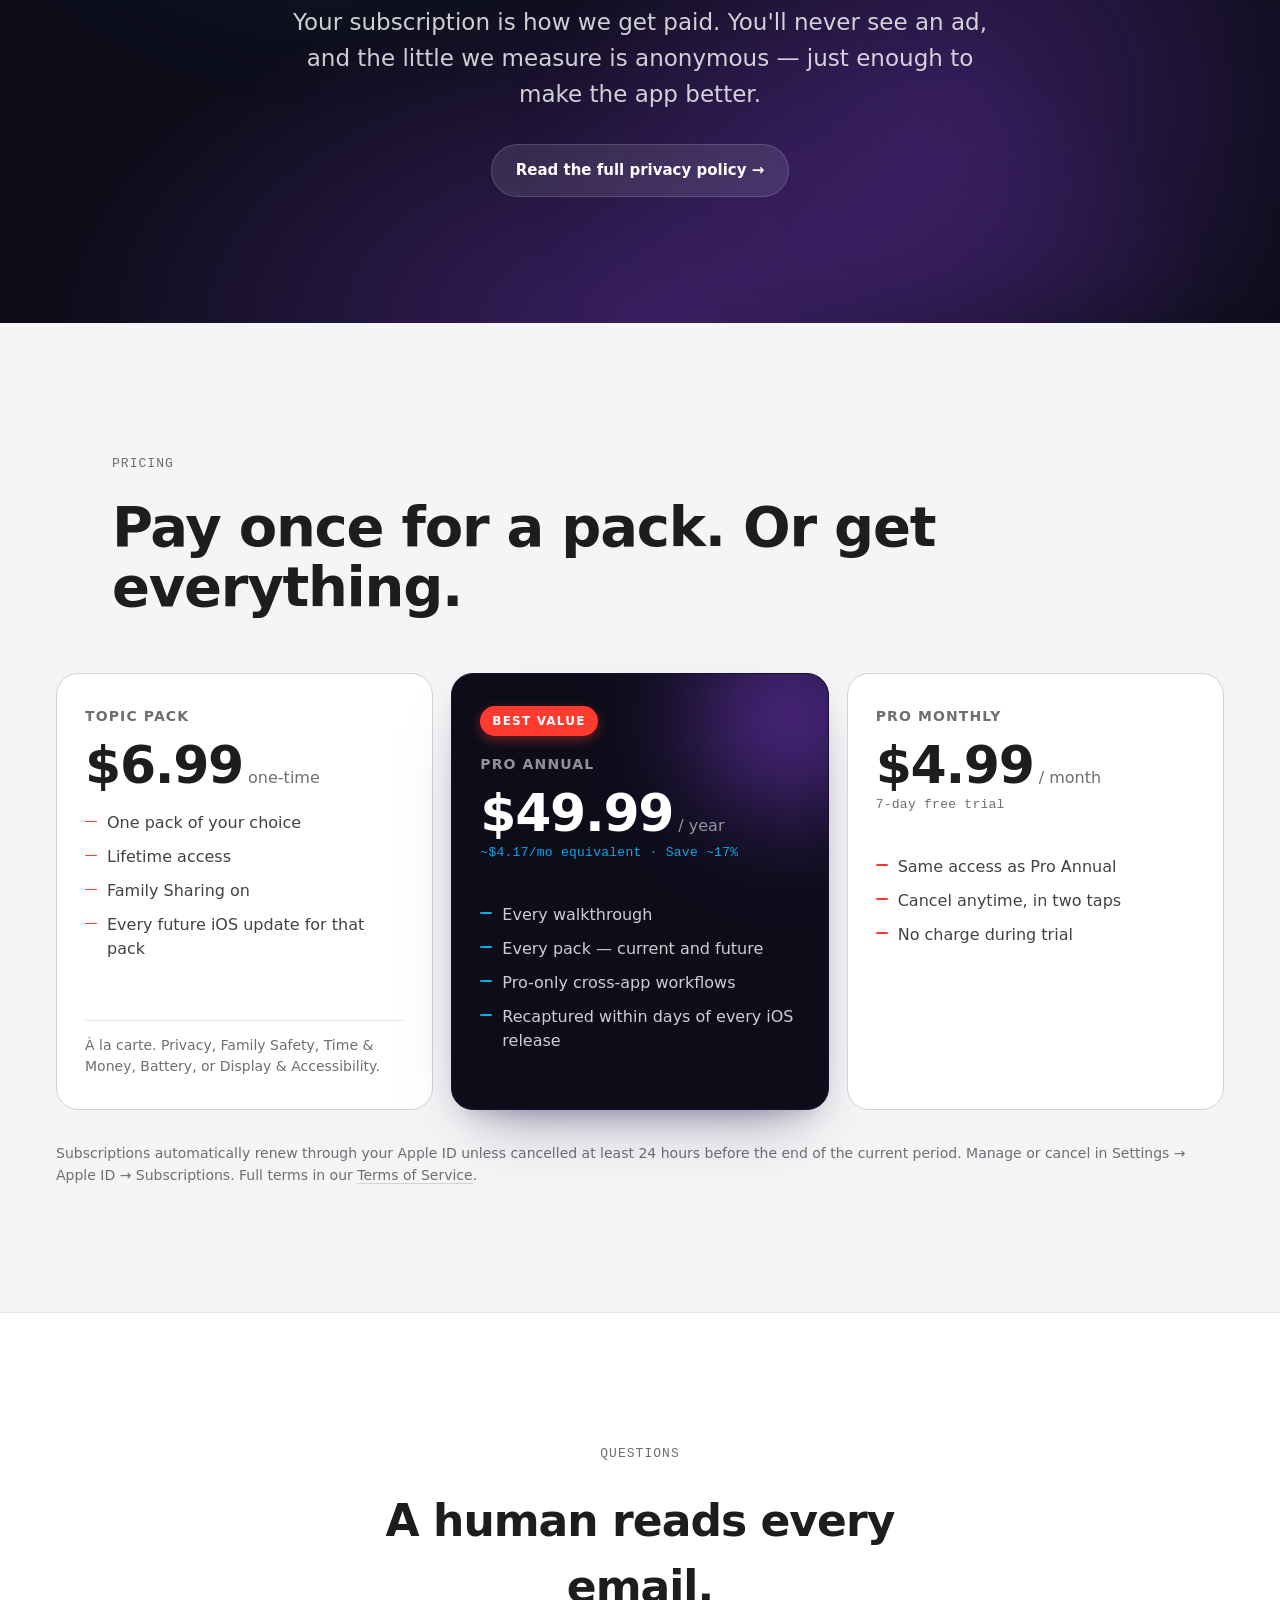
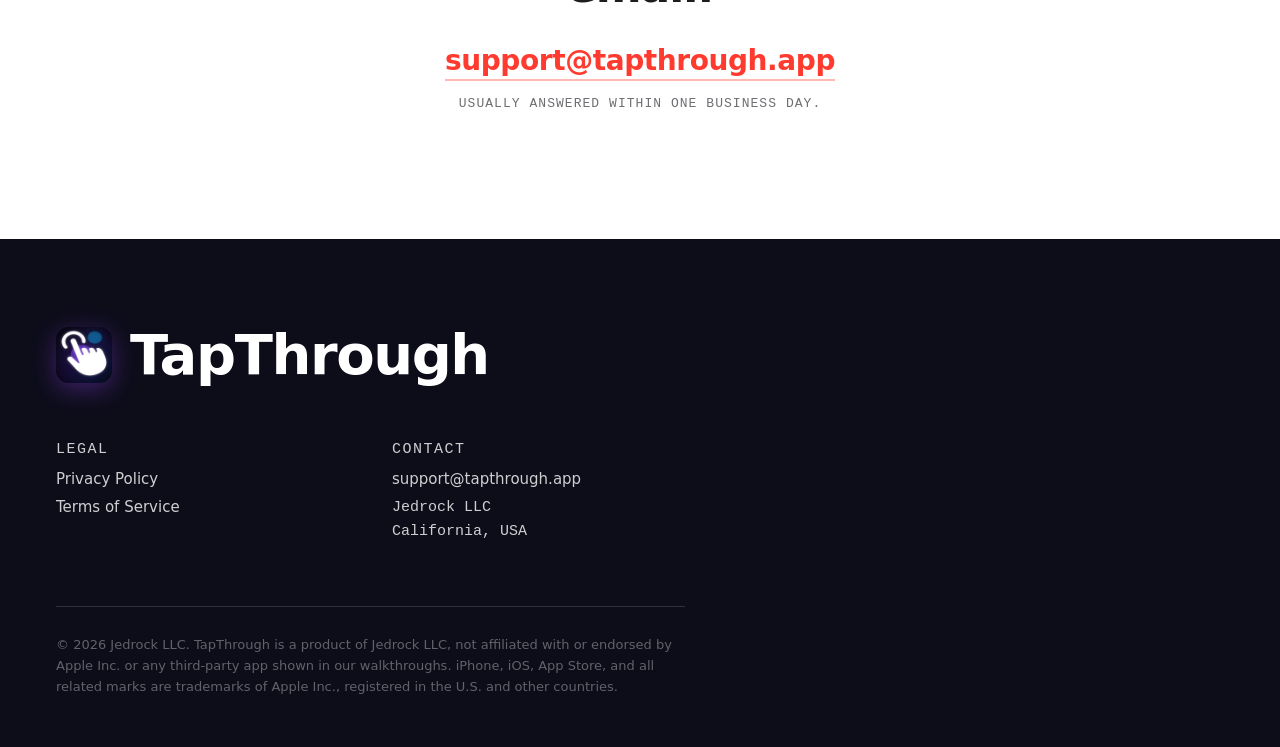
==== commit b23b05bc: "phone mockup: thicker circle stroke (7 → 12)" ====
--- a/index.html
+++ b/index.html
@@ -44,7 +44,7 @@
     <div class="hero-inner">
       <img src="/img/icon.png" alt="TapThrough" class="hero-icon" width="140" height="140">
 
-      <p class="eyebrow eyebrow-light"><span class="dot" aria-hidden="true"></span>Coming soon to the App Store</p>
+      <p class="eyebrow eyebrow-light"><span class="dot" aria-hidden="true"></span><a href="https://apps.apple.com/search?term=TapThrough" class="eyebrow-link">Find us on the App Store &rarr;</a></p>
 
       <h1 class="display">
         <span class="reveal-line">Your apps are doing</span>
@@ -97,23 +97,19 @@
         </ul>
       </div>
 
-      <figure class="phone" aria-label="A walkthrough step in the TapThrough app">
+      <figure class="phone" aria-label="A walkthrough step in the TapThrough app, pointing at the iPhone Settings app">
         <div class="phone-frame">
           <div class="phone-notch" aria-hidden="true"></div>
           <div class="phone-screen">
-            <img src="/img/walkthrough-notifications.png" alt="iOS Settings screen for Calendar notifications" class="phone-shot">
-            <!-- Live annotation overlay, drawn by CSS / SVG just like the app draws it at runtime -->
-            <svg class="phone-annotation" viewBox="0 0 240 70" preserveAspectRatio="none" aria-hidden="true">
-              <path d="M 14 36 C 18 12, 60 6, 122 7 C 188 9, 230 19, 228 38 C 226 56, 178 65, 110 64 C 50 63, 10 56, 14 36 Z"
-                    fill="none" stroke="currentColor" stroke-width="4" stroke-linecap="round" />
+            <img src="/img/home-screen-settings.png" alt="iPhone home screen with the Settings app circled" class="phone-shot">
+            <!-- Live annotation overlay — pulses around the Settings app icon, just like the app draws it at runtime -->
+            <svg class="phone-annotation" viewBox="0 0 100 100" preserveAspectRatio="none" aria-hidden="true">
+              <ellipse cx="50" cy="50" rx="44" ry="42"
+                       fill="none" stroke="currentColor" stroke-width="12" stroke-linecap="round" />
             </svg>
-            <div class="phone-step-meta">
-              <span class="phone-step-num">Step 5 of 5</span>
-              <span class="phone-step-title">Turn off Allow Notifications</span>
-            </div>
           </div>
         </div>
-        <figcaption class="phone-caption">Actual app screen · turn-off-notifications walkthrough</figcaption>
+        <figcaption class="phone-caption">Real iPhone screen &middot; iOS 26.5</figcaption>
       </figure>
     </div>
   </section>
@@ -454,7 +450,7 @@
         <div>
           <p class="footer-label">Contact</p>
           <p><a href="mailto:support@tapthrough.app">support@tapthrough.app</a></p>
-          <p class="footer-address">Jedrock LLC<br>5751 Cabot Drive<br>Oakland, CA 94611</p>
+          <p class="footer-address">Jedrock LLC<br>California, USA</p>
         </div>
       </div>
 
--- a/style.css
+++ b/style.css
@@ -144,8 +144,8 @@
 
 .nav-links { display: flex; gap: 28px; }
 .nav-links a {
-  font-size: 14px;
-  font-weight: 400;
+  font-size: 15px;
+  font-weight: 500;
   color: var(--c-ink-2);
   text-decoration: none;
   transition: color .15s ease;
@@ -170,7 +170,7 @@
 
 .section-eyebrow {
   font-family: var(--f-mono);
-  font-size: 12px;
+  font-size: 13px;
   font-weight: 500;
   color: var(--c-muted);
   text-transform: uppercase;
@@ -185,7 +185,7 @@
 
 .eyebrow {
   font-family: var(--f-mono);
-  font-size: 12px;
+  font-size: 13px;
   font-weight: 500;
   color: var(--b-white-55);
   text-transform: uppercase;
@@ -206,6 +206,17 @@
   flex-shrink: 0;
 }
 
+.eyebrow-link {
+  color: inherit;
+  border-bottom: 1px solid transparent;
+  padding-bottom: 1px;
+  transition: color .15s ease, border-color .15s ease;
+}
+.eyebrow-link:hover {
+  color: var(--b-white);
+  border-bottom-color: var(--b-white-55);
+}
+
 @keyframes pulse {
   0%, 100% { box-shadow: 0 0 0 4px var(--a-red-soft), 0 0 14px var(--a-red); }
   50%      { box-shadow: 0 0 0 9px transparent, 0 0 22px var(--a-red); }
@@ -269,7 +280,7 @@
   text-transform: none;
   letter-spacing: normal;
   font-family: var(--f-sans);
-  font-size: 13px;
+  font-size: 14px;
   font-weight: 600;
 }
 .circled-inline .circle-svg path { stroke-width: 2.2; }
@@ -399,7 +410,7 @@
 .ticker-label {
   text-transform: uppercase;
   letter-spacing: 0.12em;
-  font-size: 11px;
+  font-size: 12px;
   color: var(--b-white-35);
 }
 
@@ -497,20 +508,23 @@
   display: flex;
   flex-direction: column;
   align-items: center;
-  gap: 18px;
+  gap: 36px;            /* clear of the phone's drop-shadow so the caption reads */
+  position: relative;
+  z-index: 1;
 }
 
 .phone-frame {
   position: relative;
   width: 100%;
-  max-width: 340px;
-  aspect-ratio: 1290 / 2796;
+  max-width: 320px;
+  /* No aspect-ratio here — the inner .phone-screen sets the ratio so the
+     image fills it exactly, frame auto-sizes around it (no dead space). */
   background: #0A0A0A;
   border-radius: 44px;
   padding: 10px;
   box-shadow:
-    0 60px 120px -30px rgba(19, 7, 58, 0.40),
-    0 20px 40px -20px rgba(0, 0, 0, 0.30),
+    0 40px 80px -30px rgba(19, 7, 58, 0.35),
+    0 14px 28px -14px rgba(0, 0, 0, 0.25),
     inset 0 0 0 1px rgba(255, 255, 255, 0.10);
   transform: rotate(-1.5deg);
   transition: transform .4s cubic-bezier(.2, .8, .2, 1);
@@ -521,7 +535,7 @@
 }
 
 @media (min-width: 880px) {
-  .phone-frame { transform: rotate(2.5deg); }
+  .phone-frame { transform: rotate(2deg); }
   .phone-frame:hover { transform: rotate(0deg) translateY(-4px); }
 }
 
@@ -540,7 +554,7 @@
 .phone-screen {
   position: relative;
   width: 100%;
-  height: 100%;
+  aspect-ratio: 1290 / 2619;   /* exact cropped-screenshot ratio so the image fills with zero dead space */
   background: #F2F2F7;
   border-radius: 34px;
   overflow: hidden;
@@ -553,60 +567,41 @@
   border-radius: 34px;
 }
 
-/* The red annotation circle — positioned over the "Allow Notifications" toggle.
-   The screenshot is 1290×2619 (cropped); the toggle row sits at approximately
-   y=180px from the top of that 2619px-tall image (~7% from top). */
+/* The red annotation — circles the Settings app icon (last row of the iOS 26
+   app grid, rightmost column, just above the dock). Sized just generously enough
+   to read as "a marker drawn over the icon," not so tight it's a halo. */
 .phone-annotation {
   position: absolute;
-  top: 6.2%;
-  left: 60%;
-  width: 32%;
-  height: 6%;
+  top: 64%;
+  left: 76%;
+  width: 17%;
+  height: 8%;
   pointer-events: none;
   color: var(--a-red);
   overflow: visible;
-  filter: drop-shadow(0 2px 8px rgba(255, 59, 48, 0.40));
-}
-
-.phone-annotation path {
-  stroke-dasharray: 800;
-  stroke-dashoffset: 800;
-  animation: draw-circle 1.0s cubic-bezier(.4, .1, .25, 1) 1.6s forwards infinite;
-  animation-iteration-count: 1;
-}
-
-.phone-step-meta {
-  position: absolute;
-  bottom: 24px;
-  left: 16px;
-  right: 16px;
-  background: rgba(10, 10, 10, 0.92);
-  -webkit-backdrop-filter: blur(20px);
-          backdrop-filter: blur(20px);
-  color: var(--b-white);
-  padding: 14px 18px;
-  border-radius: 16px;
-  display: flex;
-  flex-direction: column;
-  gap: 2px;
-}
-
-.phone-step-num {
-  font-family: var(--f-mono);
-  font-size: 10px;
-  text-transform: uppercase;
-  letter-spacing: 0.14em;
-  color: var(--b-white-35);
-}
-
-.phone-step-title {
-  font-size: 14px;
-  font-weight: 600;
+  filter: drop-shadow(0 2px 14px rgba(255, 59, 48, 0.60));
+  animation: phone-anno-pulse 2.4s ease-in-out 2.4s infinite;
+  transform-origin: center;
+}
+
+.phone-annotation ellipse {
+  stroke-dasharray: 320;
+  stroke-dashoffset: 320;
+  animation: phone-anno-draw 1.1s cubic-bezier(.4, .1, .25, 1) 1.2s forwards;
+}
+
+@keyframes phone-anno-draw {
+  to { stroke-dashoffset: 0; }
+}
+
+@keyframes phone-anno-pulse {
+  0%, 100% { transform: scale(1);    opacity: 1;    }
+  50%      { transform: scale(1.10); opacity: 0.75; }
 }
 
 .phone-caption {
   font-family: var(--f-mono);
-  font-size: 11px;
+  font-size: 12px;
   color: var(--c-muted);
   text-transform: uppercase;
   letter-spacing: 0.10em;
@@ -651,7 +646,7 @@
 
 .threat-num {
   font-family: var(--f-mono);
-  font-size: 13px;
+  font-size: 14px;
   font-weight: 500;
   color: var(--c-muted);
   letter-spacing: 0.06em;
@@ -691,14 +686,14 @@
   padding: 4px 10px;
   border-radius: 999px;
   font-family: var(--f-sans);
-  font-size: 11px;
+  font-size: 12px;
   font-weight: 600;
   letter-spacing: 0.04em;
 }
 
 .dur {
   font-family: var(--f-mono);
-  font-size: 12px;
+  font-size: 13px;
   color: var(--c-muted);
   letter-spacing: 0.04em;
 }
@@ -792,7 +787,7 @@
 
 .audience-tag {
   font-family: var(--f-mono);
-  font-size: 12px;
+  font-size: 13px;
   font-weight: 500;
   text-transform: uppercase;
   letter-spacing: 0.10em;
@@ -820,7 +815,7 @@
 
 .audience-link {
   font-family: var(--f-mono);
-  font-size: 12px;
+  font-size: 13px;
   font-weight: 500;
   text-transform: uppercase;
   letter-spacing: 0.12em;
@@ -923,7 +918,7 @@
 
 .pack-tag {
   font-family: var(--f-mono);
-  font-size: 11px;
+  font-size: 12px;
   font-weight: 600;
   text-transform: uppercase;
   letter-spacing: 0.10em;
@@ -967,7 +962,7 @@
 
 .pack-count {
   font-family: var(--f-mono);
-  font-size: 12px;
+  font-size: 13px;
   text-transform: uppercase;
   letter-spacing: 0.08em;
   color: var(--c-muted);
@@ -975,7 +970,7 @@
 }
 
 .pack-apps {
-  font-size: 15.5px;
+  font-size: 16px;
   color: var(--c-ink-2);
   line-height: 1.55;
   margin: 0 0 20px;
@@ -1160,7 +1155,7 @@
   background: var(--a-red);
   color: #fff;
   font-family: var(--f-sans);
-  font-size: 11px;
+  font-size: 12px;
   font-weight: 600;
   text-transform: uppercase;
   letter-spacing: 0.10em;
@@ -1173,7 +1168,7 @@
 }
 
 .price-name {
-  font-size: 13px;
+  font-size: 14px;
   font-weight: 600;
   text-transform: uppercase;
   letter-spacing: 0.08em;
@@ -1201,7 +1196,7 @@
 
 .price-equiv {
   font-family: var(--f-mono);
-  font-size: 12px;
+  font-size: 13px;
   color: var(--c-muted);
   letter-spacing: 0.02em;
   margin: 0 0 24px;
@@ -1236,7 +1231,7 @@
 
 .price-fine {
   margin-top: auto;
-  font-size: 13px;
+  font-size: 14px;
   color: var(--c-muted);
   border-top: 1px solid var(--c-rule-2);
   padding-top: 14px;
@@ -1290,7 +1285,7 @@
 
 .support-meta {
   font-family: var(--f-mono);
-  font-size: 12px;
+  font-size: 13px;
   color: var(--c-muted);
   text-transform: uppercase;
   letter-spacing: 0.08em;
@@ -1350,7 +1345,7 @@
 
 .footer-label {
   font-family: var(--f-mono);
-  font-size: 11px;
+  font-size: 12px;
   font-weight: 500;
   text-transform: uppercase;
   letter-spacing: 0.10em;
@@ -1373,14 +1368,14 @@
 
 .footer-address {
   font-family: var(--f-mono);
-  font-size: 12px;
+  font-size: 13px;
   color: var(--b-white-35);
   line-height: 1.6;
   margin-top: 10px;
 }
 
 .footer-fine {
-  font-size: 12px;
+  font-size: 13px;
   color: var(--b-white-35);
   line-height: 1.6;
   max-width: 76ch;
@@ -1418,7 +1413,7 @@
 
 .prose .back {
   font-family: var(--f-mono);
-  font-size: 12px;
+  font-size: 13px;
   text-transform: uppercase;
   letter-spacing: 0.12em;
   color: var(--c-muted);
@@ -1438,7 +1433,7 @@
 
 .prose .meta {
   font-family: var(--f-mono);
-  font-size: 12px;
+  font-size: 13px;
   text-transform: uppercase;
   letter-spacing: 0.10em;
   color: var(--c-muted);
@@ -1480,7 +1475,7 @@
 }
 .prose .tldr h2 {
   font-family: var(--f-mono);
-  font-size: 11px;
+  font-size: 12px;
   font-weight: 600;
   text-transform: uppercase;
   letter-spacing: 0.12em;
@@ -1495,7 +1490,7 @@
   padding-top: 24px;
   border-top: 1px solid var(--c-rule);
   font-family: var(--f-mono);
-  font-size: 12px;
+  font-size: 13px;
   text-transform: uppercase;
   letter-spacing: 0.10em;
   color: var(--c-muted);
@@ -1507,5 +1502,5 @@
   text-transform: none;
   letter-spacing: 0;
   font-family: var(--f-sans);
-  font-size: 12px;
-}
+  font-size: 13px;
+}
